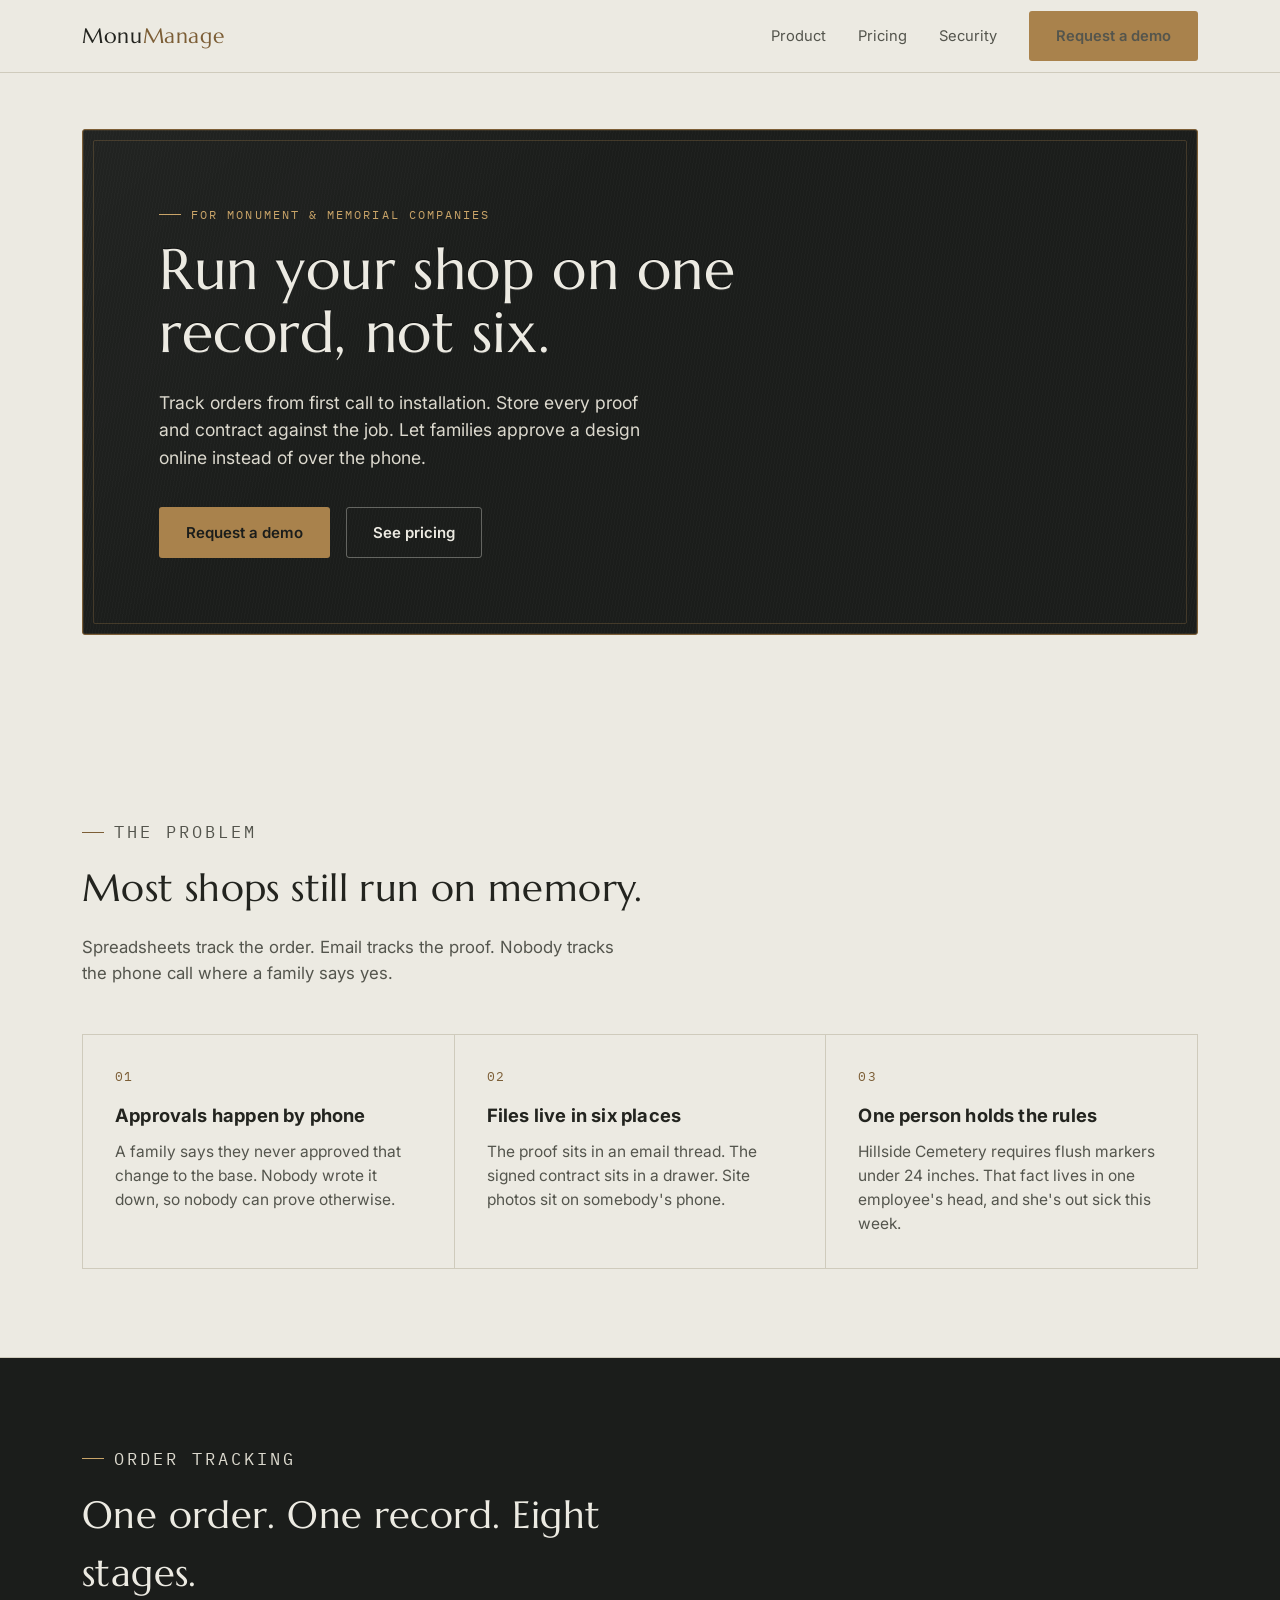
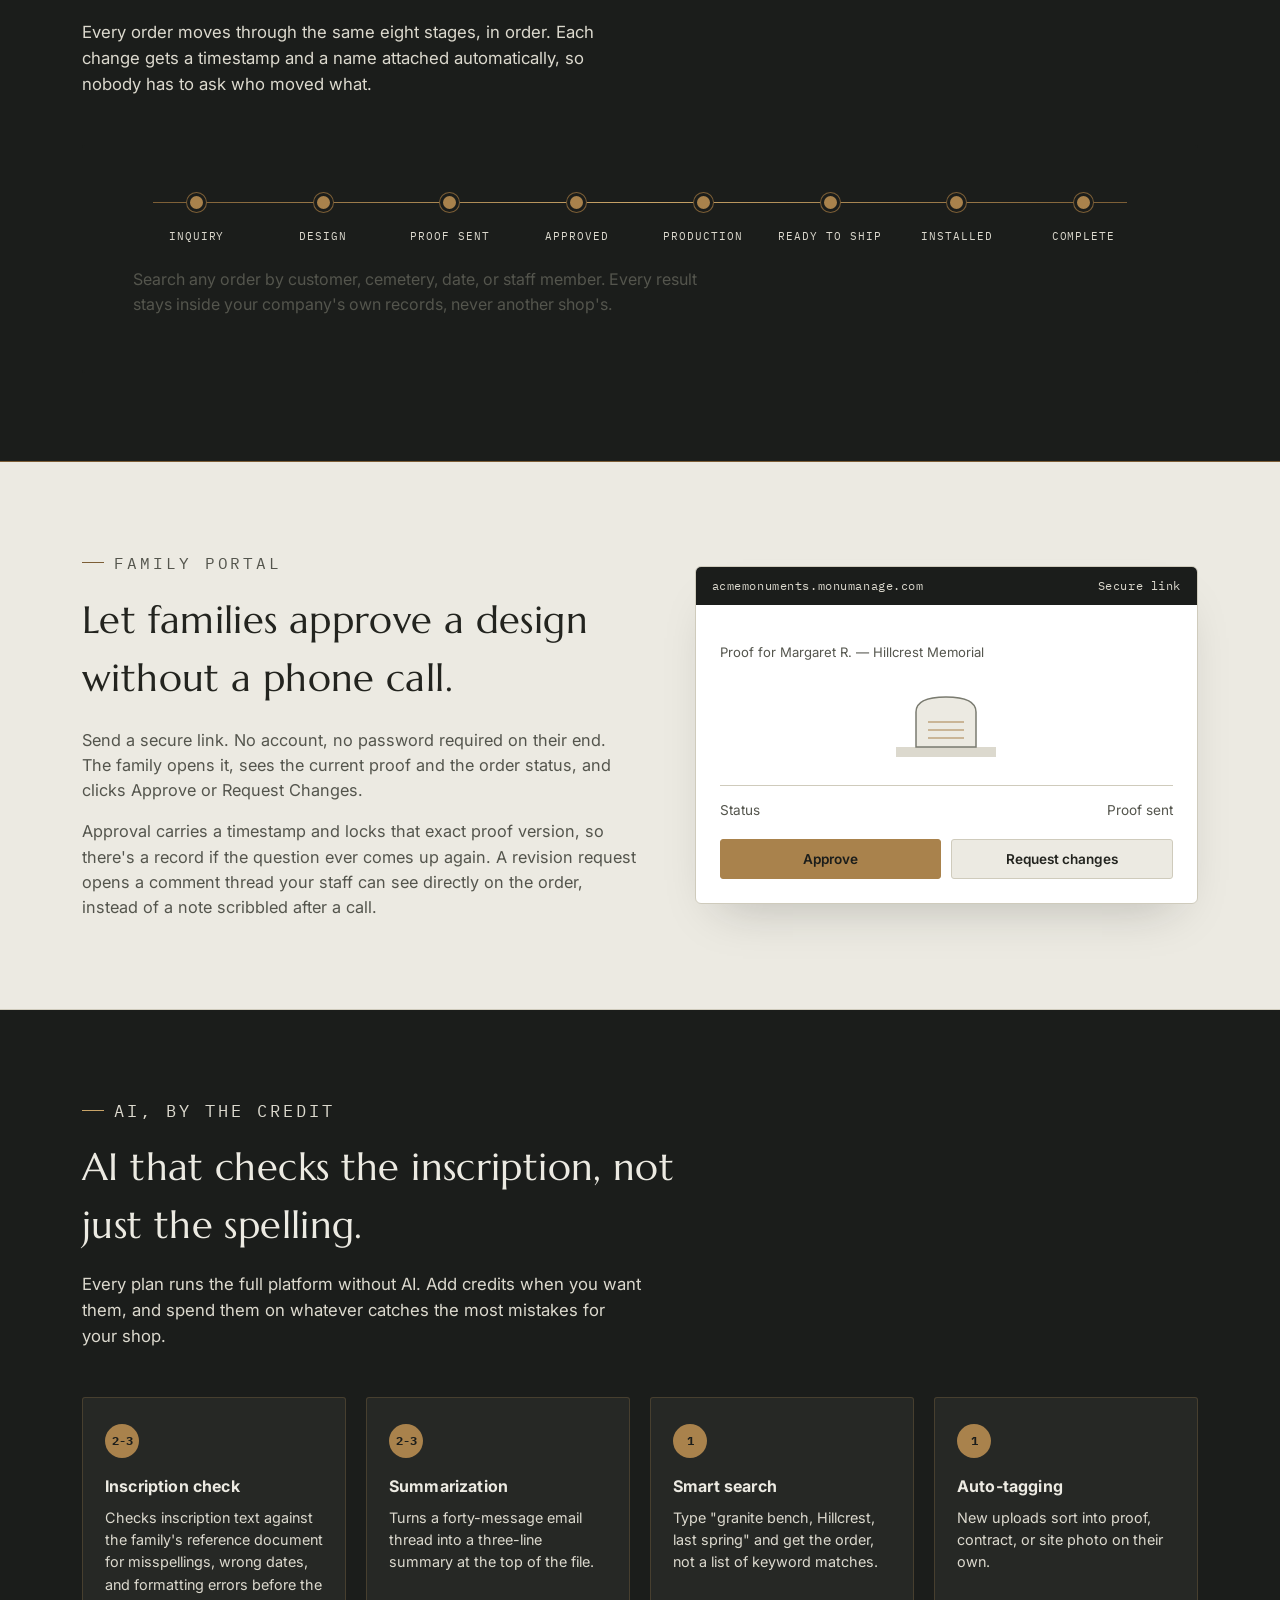
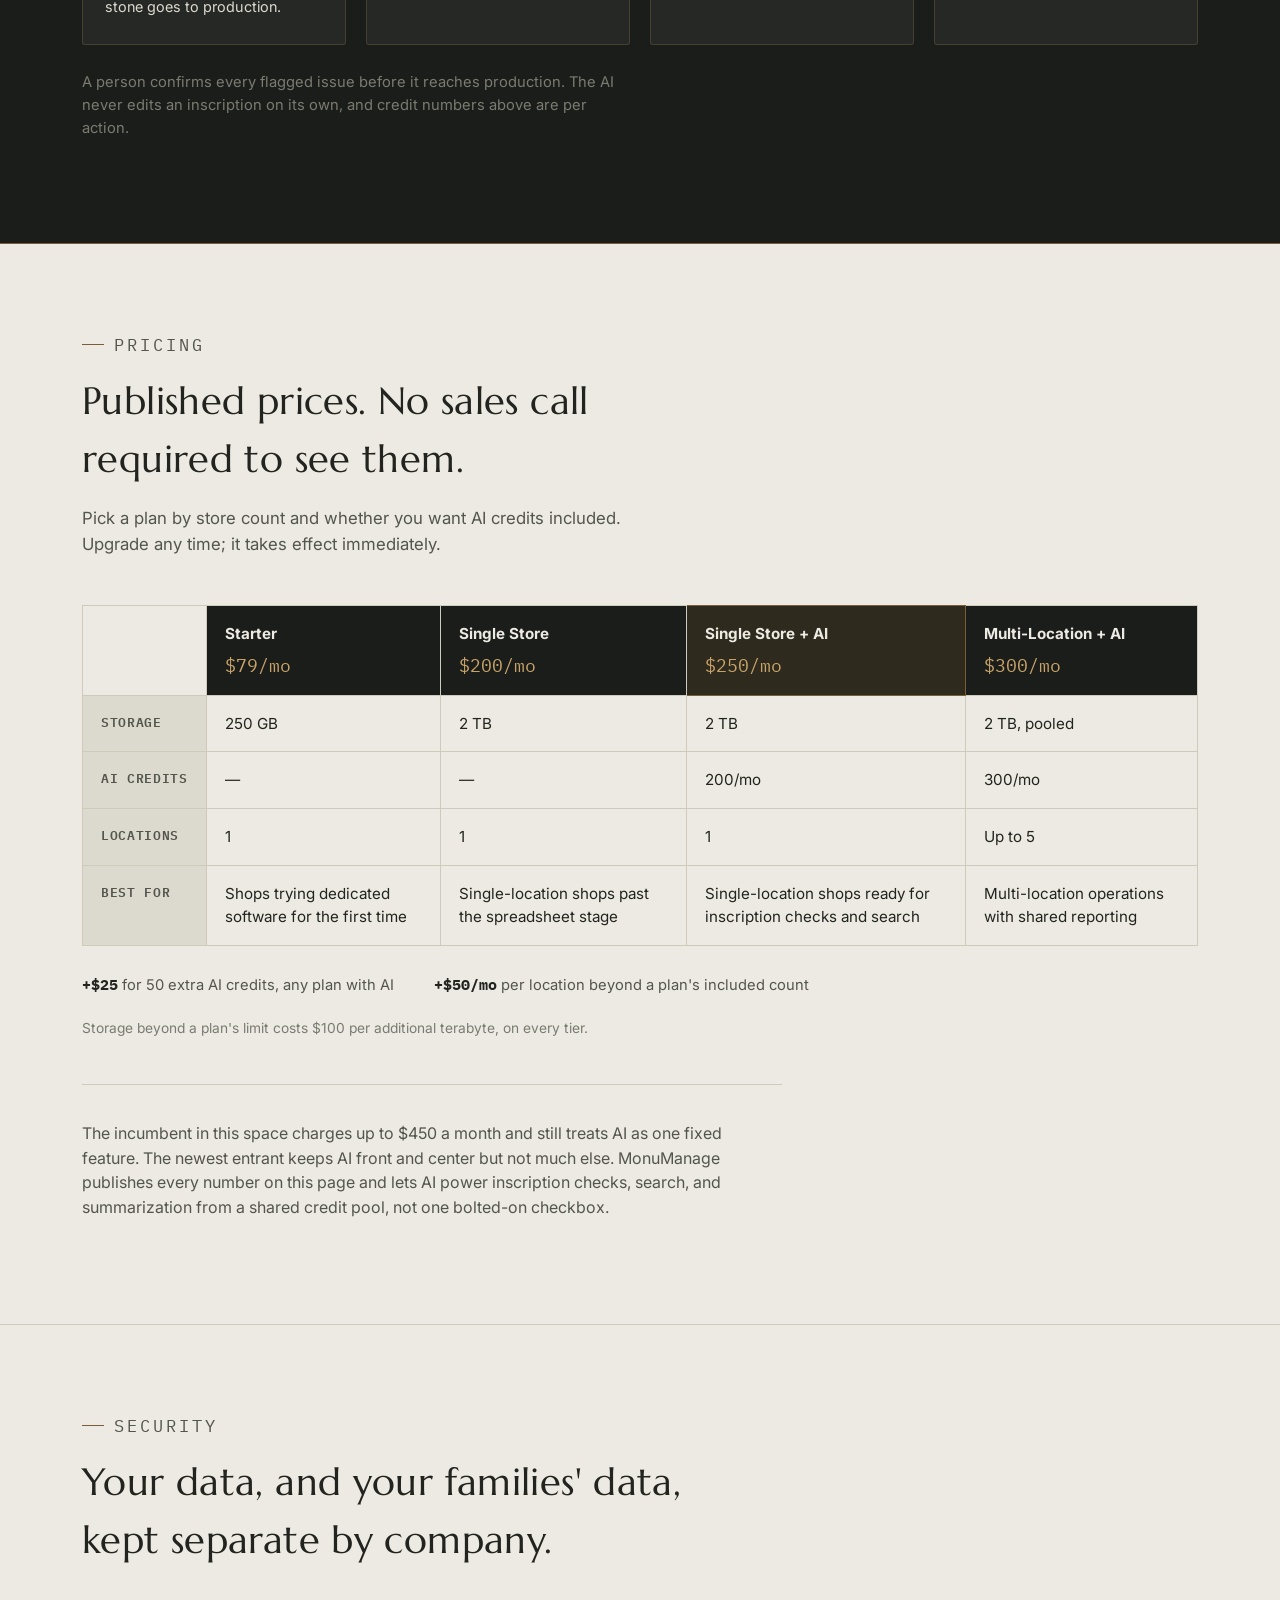
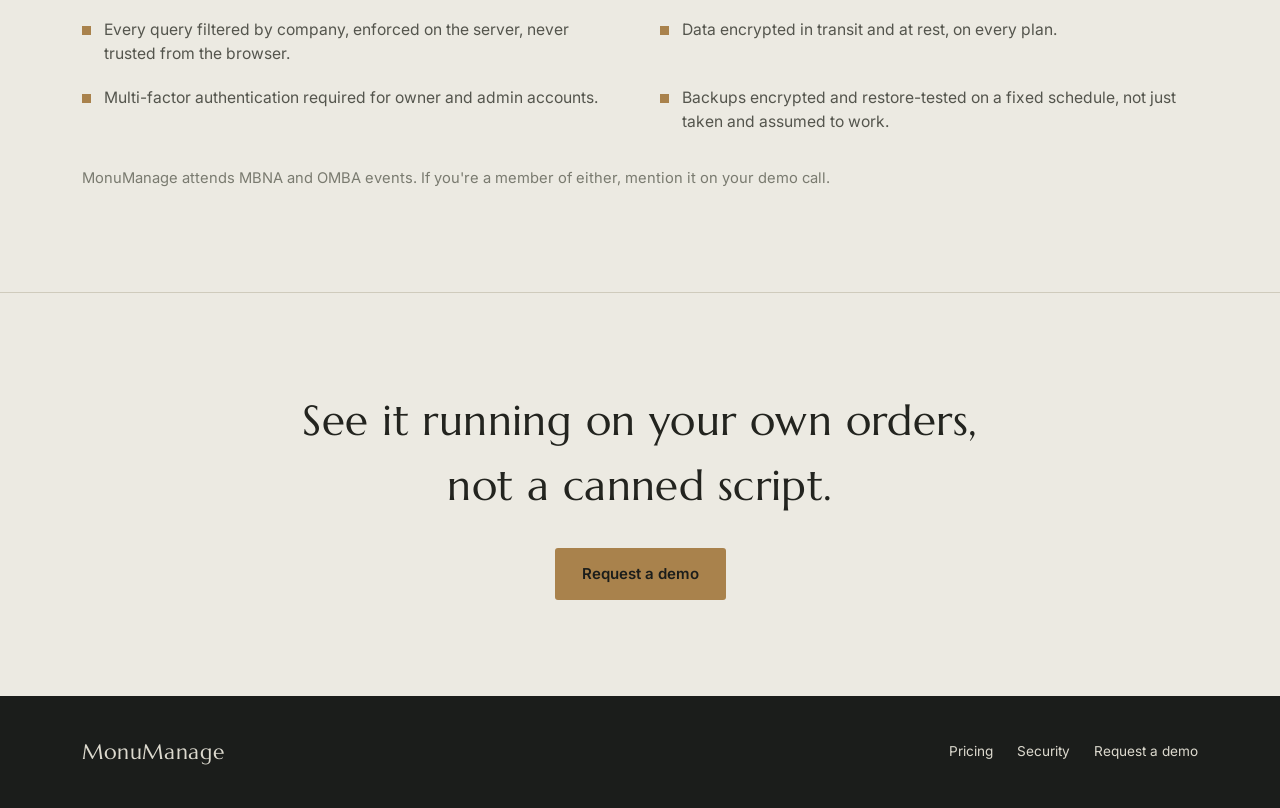
==== index.html @ 10accc50 "Home Page V1" ====
<!DOCTYPE html>
<html lang="en">
<head>
<meta charset="UTF-8">
<meta name="viewport" content="width=device-width, initial-scale=1.0">
<title>MonuManage — Software for monument and memorial companies</title>
<meta name="description" content="Track orders, store proofs, and let families approve designs online. Published pricing, built for monument and memorial companies.">
<link rel="preconnect" href="https://fonts.googleapis.com">
<link rel="preconnect" href="https://fonts.gstatic.com" crossorigin>
<link href="https://fonts.googleapis.com/css2?family=Marcellus&family=Inter:wght@400;500;600;700&family=IBM+Plex+Mono:wght@400;500&display=swap" rel="stylesheet">
<link rel="stylesheet" href="styles.css">
</head>
<body>

<nav class="nav">
  <div class="wrap">
    <a href="index.html" class="wordmark">Monu<span>Manage</span></a>
    <div class="nav-links">
      <a href="#product">Product</a>
      <a href="#pricing">Pricing</a>
      <a href="#security">Security</a>
      <a href="demo.html" class="btn btn-brass nav-cta">Request a demo</a>
    </div>
  </div>
</nav>

<header class="hero">
  <div class="wrap">
    <div class="plaque">
      <p class="eyebrow on-dark">For monument &amp; memorial companies</p>
      <h1>Run your shop on one record, not six.</h1>
      <p class="lede">Track orders from first call to installation. Store every proof and contract against the job. Let families approve a design online instead of over the phone.</p>
      <div class="hero-ctas">
        <a href="demo.html" class="btn btn-brass">Request a demo</a>
        <a href="#pricing" class="btn btn-outline-dark">See pricing</a>
      </div>
    </div>
  </div>
</header>

<section class="section" id="problem">
  <div class="wrap">
    <div class="section-head">
      <p class="eyebrow">The problem</p>
      <h2>Most shops still run on memory.</h2>
      <p>Spreadsheets track the order. Email tracks the proof. Nobody tracks the phone call where a family says yes.</p>
    </div>
    <div class="pain-grid">
      <div class="pain-card">
        <p class="num">01</p>
        <h3>Approvals happen by phone</h3>
        <p>A family says they never approved that change to the base. Nobody wrote it down, so nobody can prove otherwise.</p>
      </div>
      <div class="pain-card">
        <p class="num">02</p>
        <h3>Files live in six places</h3>
        <p>The proof sits in an email thread. The signed contract sits in a drawer. Site photos sit on somebody's phone.</p>
      </div>
      <div class="pain-card">
        <p class="num">03</p>
        <h3>One person holds the rules</h3>
        <p>Hillside Cemetery requires flush markers under 24 inches. That fact lives in one employee's head, and she's out sick this week.</p>
      </div>
    </div>
  </div>
</section>

<section class="section section-dark" id="product">
  <div class="wrap">
    <div class="section-head">
      <p class="eyebrow on-dark">Order tracking</p>
      <h2>One order. One record. Eight stages.</h2>
      <p>Every order moves through the same eight stages, in order. Each change gets a timestamp and a name attached automatically, so nobody has to ask who moved what.</p>
    </div>
    <div class="stepper-frame">
      <div class="stepper">
        <div class="stage"><div class="pin"></div><div class="label">Inquiry</div></div>
        <div class="stage"><div class="pin"></div><div class="label">Design</div></div>
        <div class="stage"><div class="pin"></div><div class="label">Proof sent</div></div>
        <div class="stage"><div class="pin"></div><div class="label">Approved</div></div>
        <div class="stage"><div class="pin"></div><div class="label">Production</div></div>
        <div class="stage"><div class="pin"></div><div class="label">Ready to ship</div></div>
        <div class="stage"><div class="pin"></div><div class="label">Installed</div></div>
        <div class="stage"><div class="pin"></div><div class="label">Complete</div></div>
      </div>
      <p class="stepper-note">Search any order by customer, cemetery, date, or staff member. Every result stays inside your company's own records, never another shop's.</p>
    </div>
  </div>
</section>

<section class="section" id="portal">
  <div class="wrap">
    <div class="portal-layout">
      <div class="portal-copy">
        <p class="eyebrow">Family portal</p>
        <h2 style="font-size: clamp(1.7rem, 3vw, 2.35rem); margin-bottom: 20px;">Let families approve a design without a phone call.</h2>
        <p>Send a secure link. No account, no password required on their end. The family opens it, sees the current proof and the order status, and clicks Approve or Request Changes.</p>
        <p>Approval carries a timestamp and locks that exact proof version, so there's a record if the question ever comes up again. A revision request opens a comment thread your staff can see directly on the order, instead of a note scribbled after a call.</p>
      </div>
      <div class="portal-mock" aria-hidden="true">
        <div class="bar"><span>acmemonuments.monumanage.com</span><span>Secure link</span></div>
        <div class="body">
          <p class="frame-title">Proof for Margaret R. — Hillcrest Memorial</p>
          <svg class="monument-svg" width="120" height="90" viewBox="0 0 120 90" fill="none" xmlns="http://www.w3.org/2000/svg">
            <rect x="10" y="70" width="100" height="10" fill="#DCD9CE"/>
            <path d="M30 70 V35 Q30 20 60 20 Q90 20 90 35 V70 Z" fill="#ECEAE2" stroke="#7A7B70" stroke-width="1.5"/>
            <line x1="42" y1="45" x2="78" y2="45" stroke="#A9824C" stroke-width="1.2"/>
            <line x1="42" y1="53" x2="78" y2="53" stroke="#A9824C" stroke-width="1.2"/>
            <line x1="42" y1="61" x2="78" y2="61" stroke="#A9824C" stroke-width="1.2"/>
          </svg>
          <div class="status-row"><span>Status</span><span>Proof sent</span></div>
          <div class="actions">
            <button class="approve">Approve</button>
            <button>Request changes</button>
          </div>
        </div>
      </div>
    </div>
  </div>
</section>

<section class="section section-dark" id="ai">
  <div class="wrap">
    <div class="section-head">
      <p class="eyebrow on-dark">AI, by the credit</p>
      <h2>AI that checks the inscription, not just the spelling.</h2>
      <p>Every plan runs the full platform without AI. Add credits when you want them, and spend them on whatever catches the most mistakes for your shop.</p>
    </div>
    <div class="ai-grid">
      <div class="ai-card">
        <div class="token">2-3</div>
        <h3>Inscription check</h3>
        <p>Checks inscription text against the family's reference document for misspellings, wrong dates, and formatting errors before the stone goes to production.</p>
      </div>
      <div class="ai-card">
        <div class="token">2-3</div>
        <h3>Summarization</h3>
        <p>Turns a forty-message email thread into a three-line summary at the top of the file.</p>
      </div>
      <div class="ai-card">
        <div class="token">1</div>
        <h3>Smart search</h3>
        <p>Type "granite bench, Hillcrest, last spring" and get the order, not a list of keyword matches.</p>
      </div>
      <div class="ai-card">
        <div class="token">1</div>
        <h3>Auto-tagging</h3>
        <p>New uploads sort into proof, contract, or site photo on their own.</p>
      </div>
    </div>
    <p class="ai-note">A person confirms every flagged issue before it reaches production. The AI never edits an inscription on its own, and credit numbers above are per action.</p>
  </div>
</section>

<section class="section" id="pricing">
  <div class="wrap">
    <div class="section-head">
      <p class="eyebrow">Pricing</p>
      <h2>Published prices. No sales call required to see them.</h2>
      <p>Pick a plan by store count and whether you want AI credits included. Upgrade any time; it takes effect immediately.</p>
    </div>

    <div class="pricing-scroll">
      <table class="pricing-table">
        <thead>
          <tr>
            <th style="background:transparent;"></th>
            <th>Starter<span class="price">$79/mo</span></th>
            <th>Single Store<span class="price">$200/mo</span></th>
            <th class="featured">Single Store + AI<span class="price">$250/mo</span></th>
            <th>Multi-Location + AI<span class="price">$300/mo</span></th>
          </tr>
        </thead>
        <tbody>
          <tr>
            <th scope="row">Storage</th>
            <td>250 GB</td>
            <td>2 TB</td>
            <td>2 TB</td>
            <td>2 TB, pooled</td>
          </tr>
          <tr>
            <th scope="row">AI credits</th>
            <td>—</td>
            <td>—</td>
            <td>200/mo</td>
            <td>300/mo</td>
          </tr>
          <tr>
            <th scope="row">Locations</th>
            <td>1</td>
            <td>1</td>
            <td>1</td>
            <td>Up to 5</td>
          </tr>
          <tr>
            <th scope="row">Best for</th>
            <td>Shops trying dedicated software for the first time</td>
            <td>Single-location shops past the spreadsheet stage</td>
            <td>Single-location shops ready for inscription checks and search</td>
            <td>Multi-location operations with shared reporting</td>
          </tr>
        </tbody>
      </table>
    </div>

    <div class="addon-strip">
      <div><strong>+$25</strong> for 50 extra AI credits, any plan with AI</div>
      <div><strong>+$50/mo</strong> per location beyond a plan's included count</div>
    </div>
    <p class="pricing-fine">Storage beyond a plan's limit costs $100 per additional terabyte, on every tier.</p>

    <p class="compare-note">The incumbent in this space charges up to $450 a month and still treats AI as one fixed feature. The newest entrant keeps AI front and center but not much else. MonuManage publishes every number on this page and lets AI power inscription checks, search, and summarization from a shared credit pool, not one bolted-on checkbox.</p>
  </div>
</section>

<section class="section" id="security">
  <div class="wrap">
    <div class="section-head">
      <p class="eyebrow">Security</p>
      <h2>Your data, and your families' data, kept separate by company.</h2>
    </div>
    <ul class="security-list">
      <li>Every query filtered by company, enforced on the server, never trusted from the browser.</li>
      <li>Data encrypted in transit and at rest, on every plan.</li>
      <li>Multi-factor authentication required for owner and admin accounts.</li>
      <li>Backups encrypted and restore-tested on a fixed schedule, not just taken and assumed to work.</li>
    </ul>
    <p class="assoc-line">MonuManage attends MBNA and OMBA events. If you're a member of either, mention it on your demo call.</p>
  </div>
</section>

<section class="cta-final">
  <div class="wrap">
    <h2>See it running on your own orders, not a canned script.</h2>
    <a href="demo.html" class="btn btn-brass">Request a demo</a>
  </div>
</section>

<footer class="footer">
  <div class="wrap">
    <a href="index.html" class="wordmark" style="color:var(--stone-dim);">MonuManage</a>
    <div class="footer-links">
      <a href="#pricing">Pricing</a>
      <a href="#security">Security</a>
      <a href="demo.html">Request a demo</a>
    </div>
  </div>
</footer>

</body>
</html>
---- styles.css ----
/* ============================================================
   MonuManage — design tokens
   Palette grounded in the material world of the trade: granite,
   slate, and cast brass plaque lettering. Display type is set in
   Marcellus, a face drawn from classical inscriptional lettering.
   ============================================================ */

:root {
  --graphite: #1B1D1B;
  --graphite-soft: #262825;
  --stone: #ECEAE2;
  --stone-dim: #DCD9CE;
  --stone-line: #CFCBBC;
  --ink: #23241F;
  --slate: #54554D;
  --slate-soft: #7A7B70;
  --brass: #A9824C;
  --brass-light: #C9A468;
  --brass-dark: #7C5E36;

  --serif: "Marcellus", "Iowan Old Style", Georgia, serif;
  --sans: "Inter", -apple-system, BlinkMacSystemFont, "Segoe UI", sans-serif;
  --mono: "IBM Plex Mono", "SFMono-Regular", Consolas, monospace;

  --wrap: 1180px;
  --radius: 3px;
}

* { box-sizing: border-box; }

html { scroll-behavior: smooth; }
@media (prefers-reduced-motion: reduce) {
  html { scroll-behavior: auto; }
  * { animation-duration: 0.01ms !important; transition-duration: 0.01ms !important; }
}

body {
  margin: 0;
  background: var(--stone);
  color: var(--ink);
  font-family: var(--sans);
  font-size: 16px;
  line-height: 1.55;
  -webkit-font-smoothing: antialiased;
}

a { color: inherit; }

img, svg { display: block; max-width: 100%; }

.wrap {
  max-width: var(--wrap);
  margin: 0 auto;
  padding: 0 32px;
}

@media (max-width: 640px) {
  .wrap { padding: 0 20px; }
}

/* ---------- focus ---------- */
a:focus-visible,
button:focus-visible,
input:focus-visible,
select:focus-visible,
textarea:focus-visible {
  outline: 2px solid var(--brass);
  outline-offset: 3px;
}

/* ---------- eyebrow / heading rhythm ---------- */
.eyebrow {
  font-family: var(--mono);
  font-size: 0.72rem;
  letter-spacing: 0.18em;
  text-transform: uppercase;
  color: var(--brass-dark);
  margin: 0 0 14px;
  display: flex;
  align-items: center;
  gap: 10px;
}

.eyebrow::before {
  content: "";
  width: 22px;
  height: 1px;
  background: var(--brass-dark);
  display: inline-block;
}

.eyebrow.on-dark { color: var(--brass-light); }
.eyebrow.on-dark::before { background: var(--brass-light); }

h1, h2, h3 {
  font-family: var(--serif);
  font-weight: 400;
  margin: 0;
  letter-spacing: 0.01em;
}

.section {
  padding: 88px 0;
  border-bottom: 1px solid var(--stone-line);
}

@media (max-width: 640px) {
  .section { padding: 60px 0; }
}

.section-head {
  max-width: 640px;
  margin-bottom: 48px;
}

.section-head h2 {
  font-size: clamp(1.7rem, 3vw, 2.35rem);
  margin-bottom: 14px;
}

.section-head p {
  color: var(--slate);
  font-size: 1.05rem;
  max-width: 560px;
}

/* ---------- nav ---------- */
.nav {
  position: sticky;
  top: 0;
  z-index: 50;
  background: rgba(236, 234, 226, 0.92);
  backdrop-filter: blur(6px);
  border-bottom: 1px solid var(--stone-line);
}

.nav .wrap {
  display: flex;
  align-items: center;
  justify-content: space-between;
  height: 72px;
}

.wordmark {
  font-family: var(--serif);
  font-size: 1.3rem;
  letter-spacing: 0.03em;
  text-decoration: none;
  color: var(--ink);
}

.wordmark span { color: var(--brass-dark); }

.nav-links {
  display: flex;
  align-items: center;
  gap: 32px;
}

.nav-links a {
  text-decoration: none;
  font-size: 0.92rem;
  color: var(--slate);
}

.nav-links a:hover { color: var(--ink); }

.nav-links .nav-cta { display: inline-flex; }

@media (max-width: 720px) {
  .nav-links a:not(.nav-cta) { display: none; }
}

/* ---------- buttons ---------- */
.btn {
  display: inline-flex;
  align-items: center;
  gap: 8px;
  padding: 13px 26px;
  border-radius: var(--radius);
  font-family: var(--sans);
  font-weight: 600;
  font-size: 0.94rem;
  text-decoration: none;
  cursor: pointer;
  border: 1px solid transparent;
  transition: background 0.15s ease, border-color 0.15s ease, color 0.15s ease;
}

.btn-brass {
  background: var(--brass);
  color: #1B1D1B;
}
.btn-brass:hover { background: var(--brass-light); }

.btn-outline {
  background: transparent;
  border-color: var(--slate-soft);
  color: var(--ink);
}
.btn-outline:hover { border-color: var(--ink); }

.btn-outline-dark {
  background: transparent;
  border-color: rgba(236,234,226,0.35);
  color: var(--stone);
}
.btn-outline-dark:hover { border-color: var(--stone); }

/* ---------- hero / plaque ---------- */
.hero { padding: 56px 0 96px; }

.plaque {
  position: relative;
  background:
    linear-gradient(135deg, rgba(255,255,255,0.03) 0%, rgba(255,255,255,0) 35%),
    repeating-linear-gradient(100deg, rgba(255,255,255,0.015) 0px, rgba(255,255,255,0.015) 1px, transparent 1px, transparent 3px),
    var(--graphite);
  border: 1px solid var(--brass-dark);
  border-radius: var(--radius);
  padding: clamp(40px, 6vw, 76px) clamp(28px, 6vw, 76px);
  box-shadow: inset 0 0 0 1px rgba(169,130,76,0.15);
}

.plaque::before {
  content: "";
  position: absolute;
  inset: 10px;
  border: 1px solid rgba(169,130,76,0.28);
  border-radius: 2px;
  pointer-events: none;
}

.hero h1 {
  color: var(--stone);
  font-size: clamp(2.1rem, 5.2vw, 3.55rem);
  line-height: 1.12;
  max-width: 15ch;
  text-shadow: 0 -1px 0 rgba(0,0,0,0.55), 0 1px 0 rgba(255,255,255,0.07);
}

.hero .lede {
  color: var(--stone-dim);
  font-size: 1.1rem;
  max-width: 46ch;
  margin: 24px 0 36px;
}

.hero-ctas {
  display: flex;
  gap: 16px;
  flex-wrap: wrap;
}

/* ---------- pain grid ---------- */
.pain-grid {
  display: grid;
  grid-template-columns: repeat(3, 1fr);
  gap: 1px;
  background: var(--stone-line);
  border: 1px solid var(--stone-line);
}

@media (max-width: 820px) {
  .pain-grid { grid-template-columns: 1fr; }
}

.pain-card {
  background: var(--stone);
  padding: 32px;
}

.pain-card .num {
  font-family: var(--mono);
  color: var(--brass-dark);
  font-size: 0.8rem;
  letter-spacing: 0.1em;
}

.pain-card h3 {
  font-size: 1.15rem;
  margin: 14px 0 10px;
  font-family: var(--sans);
  font-weight: 700;
}

.pain-card p {
  color: var(--slate);
  font-size: 0.97rem;
  margin: 0;
}

/* ---------- stepper (signature element) ---------- */
.stepper-frame {
  background: var(--graphite);
  border-radius: var(--radius);
  padding: 48px clamp(20px, 4vw, 56px) 40px;
  overflow-x: auto;
}

.stepper {
  display: flex;
  align-items: flex-start;
  min-width: 720px;
  position: relative;
}

.stepper::before {
  content: "";
  position: absolute;
  top: 9px;
  left: 20px;
  right: 20px;
  height: 1px;
  background: linear-gradient(90deg, var(--brass-dark), var(--brass-light), var(--brass-dark));
}

.stage {
  flex: 1;
  text-align: center;
  padding: 0 6px;
  position: relative;
}

.stage .pin {
  width: 19px;
  height: 19px;
  border-radius: 50%;
  background: var(--brass);
  border: 3px solid var(--graphite);
  box-shadow: 0 0 0 1px var(--brass-dark);
  margin: 0 auto 16px;
  position: relative;
  z-index: 1;
}

.stage .label {
  font-family: var(--mono);
  font-size: 0.68rem;
  letter-spacing: 0.09em;
  text-transform: uppercase;
  color: var(--stone-dim);
}

.stepper-note {
  color: var(--slate);
  margin-top: 22px;
  font-size: 1rem;
  max-width: 60ch;
}

/* ---------- family portal ---------- */
.portal-layout {
  display: grid;
  grid-template-columns: 1.05fr 0.95fr;
  gap: 56px;
  align-items: center;
}

@media (max-width: 900px) {
  .portal-layout { grid-template-columns: 1fr; }
}

.portal-copy p { color: var(--slate); font-size: 1.02rem; margin: 0 0 16px; }
.portal-copy p:last-child { margin-bottom: 0; }

.portal-mock {
  background: #fff;
  border: 1px solid var(--stone-line);
  border-radius: 6px;
  box-shadow: 0 24px 48px -24px rgba(27,29,27,0.25);
  overflow: hidden;
}

.portal-mock .bar {
  background: var(--graphite);
  color: var(--stone-dim);
  font-family: var(--mono);
  font-size: 0.72rem;
  padding: 10px 16px;
  display: flex;
  justify-content: space-between;
  letter-spacing: 0.05em;
}

.portal-mock .body { padding: 24px; }

.portal-mock .frame-title {
  font-size: 0.82rem;
  color: var(--slate);
  margin-bottom: 14px;
}

.monument-svg { margin: 0 auto 18px; }

.portal-mock .status-row {
  display: flex;
  justify-content: space-between;
  font-size: 0.85rem;
  color: var(--slate);
  border-top: 1px solid var(--stone-line);
  padding-top: 14px;
  margin-top: 4px;
}

.portal-mock .actions {
  display: flex;
  gap: 10px;
  margin-top: 18px;
}

.portal-mock .actions button {
  flex: 1;
  padding: 11px;
  border-radius: var(--radius);
  border: 1px solid var(--stone-line);
  font-family: var(--sans);
  font-weight: 600;
  font-size: 0.85rem;
  background: var(--stone);
  color: var(--ink);
  cursor: default;
}

.portal-mock .actions .approve {
  background: var(--brass);
  border-color: var(--brass);
  color: #1B1D1B;
}

/* ---------- AI grid ---------- */
.ai-grid {
  display: grid;
  grid-template-columns: repeat(4, 1fr);
  gap: 20px;
}

@media (max-width: 900px) {
  .ai-grid { grid-template-columns: repeat(2, 1fr); }
}
@media (max-width: 560px) {
  .ai-grid { grid-template-columns: 1fr; }
}

.ai-card {
  background: var(--graphite-soft);
  border: 1px solid rgba(169,130,76,0.25);
  border-radius: var(--radius);
  padding: 26px 22px;
}

.ai-card .token {
  width: 34px;
  height: 34px;
  border-radius: 50%;
  background: var(--brass);
  color: #1B1D1B;
  font-family: var(--mono);
  font-size: 0.72rem;
  display: flex;
  align-items: center;
  justify-content: center;
  margin-bottom: 16px;
  font-weight: 700;
}

.ai-card h3 {
  font-family: var(--sans);
  font-weight: 700;
  font-size: 1rem;
  color: var(--stone);
  margin: 0 0 8px;
}

.ai-card p {
  color: var(--stone-dim);
  font-size: 0.9rem;
  margin: 0;
}

.ai-note {
  color: var(--slate-soft);
  font-size: 0.92rem;
  margin-top: 26px;
  max-width: 60ch;
}

.section-dark {
  background: var(--graphite);
  border-bottom: 1px solid var(--brass-dark);
}
.section-dark .section-head p { color: var(--stone-dim); }
.section-dark .section-head h2 { color: var(--stone); }

/* ---------- pricing ---------- */
.pricing-table {
  width: 100%;
  border-collapse: collapse;
  font-size: 0.95rem;
}

.pricing-table th, .pricing-table td {
  border: 1px solid var(--stone-line);
  padding: 16px 18px;
  text-align: left;
  vertical-align: top;
}

.pricing-table thead th {
  background: var(--graphite);
  color: var(--stone);
  font-family: var(--sans);
  font-weight: 700;
}

.pricing-table thead th .price {
  display: block;
  font-family: var(--mono);
  color: var(--brass-light);
  font-size: 1.1rem;
  margin-top: 6px;
  font-weight: 400;
}

.pricing-table thead th.featured { background: #2E2A1E; border-color: var(--brass-dark); }

.pricing-table tbody th {
  font-weight: 600;
  color: var(--slate);
  font-size: 0.82rem;
  text-transform: uppercase;
  letter-spacing: 0.05em;
  font-family: var(--mono);
  background: var(--stone-dim);
  white-space: nowrap;
}

.pricing-table td { color: var(--ink); }

.pricing-scroll { overflow-x: auto; }

.addon-strip {
  display: flex;
  gap: 40px;
  margin-top: 28px;
  flex-wrap: wrap;
  font-size: 0.92rem;
  color: var(--slate);
}

.addon-strip strong { color: var(--ink); font-family: var(--mono); }

.pricing-fine {
  margin-top: 22px;
  color: var(--slate-soft);
  font-size: 0.86rem;
}

.compare-note {
  margin-top: 44px;
  padding-top: 36px;
  border-top: 1px solid var(--stone-line);
  max-width: 700px;
  color: var(--slate);
  font-size: 1rem;
}

/* ---------- security ---------- */
.security-list {
  list-style: none;
  margin: 0;
  padding: 0;
  display: grid;
  grid-template-columns: repeat(2, 1fr);
  gap: 20px 40px;
}

@media (max-width: 700px) {
  .security-list { grid-template-columns: 1fr; }
}

.security-list li {
  padding-left: 22px;
  position: relative;
  color: var(--slate);
  font-size: 0.98rem;
}

.security-list li::before {
  content: "";
  position: absolute;
  left: 0;
  top: 8px;
  width: 9px;
  height: 9px;
  background: var(--brass);
}

.assoc-line {
  margin-top: 32px;
  font-size: 0.92rem;
  color: var(--slate-soft);
}

/* ---------- final cta ---------- */
.cta-final {
  padding: 96px 0;
  text-align: center;
  border-bottom: none;
}

.cta-final h2 {
  font-size: clamp(1.8rem, 4vw, 2.6rem);
  max-width: 20ch;
  margin: 0 auto 30px;
}

/* ---------- footer ---------- */
.footer {
  background: var(--graphite);
  color: var(--slate-soft);
  padding: 40px 0;
  font-size: 0.85rem;
}

.footer .wrap {
  display: flex;
  justify-content: space-between;
  align-items: center;
  flex-wrap: wrap;
  gap: 12px;
}

.footer a { text-decoration: none; color: var(--stone-dim); }
.footer a:hover { color: var(--brass-light); }

.footer-links { display: flex; gap: 24px; }

/* ============================================================
   Demo request page
   ============================================================ */

.demo-hero {
  padding: 56px 0 0;
}

.demo-hero h1 {
  color: var(--ink);
  font-size: clamp(1.9rem, 4.4vw, 3rem);
  max-width: 16ch;
}

.demo-hero .lede {
  color: var(--slate);
  font-size: 1.08rem;
  max-width: 50ch;
  margin: 20px 0 0;
}

.demo-layout {
  display: grid;
  grid-template-columns: 1.2fr 0.8fr;
  gap: 64px;
  padding: 56px 0 96px;
  align-items: start;
}

@media (max-width: 900px) {
  .demo-layout { grid-template-columns: 1fr; gap: 48px; }
}

.form-card {
  background: #fff;
  border: 1px solid var(--stone-line);
  border-radius: 4px;
  padding: clamp(24px, 4vw, 44px);
}

.form-card h2 {
  font-family: var(--sans);
  font-weight: 700;
  font-size: 1.05rem;
  margin: 0 0 4px;
  color: var(--ink);
}

.form-card .form-sub {
  color: var(--slate-soft);
  font-size: 0.88rem;
  margin: 0 0 28px;
}

.field-row {
  display: grid;
  grid-template-columns: 1fr 1fr;
  gap: 20px;
}

@media (max-width: 560px) {
  .field-row { grid-template-columns: 1fr; }
}

.field {
  margin-bottom: 20px;
}

.field label {
  display: block;
  font-size: 0.82rem;
  font-weight: 600;
  color: var(--ink);
  margin-bottom: 7px;
}

.field .hint {
  font-weight: 400;
  color: var(--slate-soft);
}

.field input,
.field select,
.field textarea {
  width: 100%;
  padding: 11px 13px;
  border: 1px solid var(--stone-line);
  border-radius: var(--radius);
  font-family: var(--sans);
  font-size: 0.95rem;
  color: var(--ink);
  background: var(--stone);
}

.field input:focus,
.field select:focus,
.field textarea:focus {
  border-color: var(--brass);
  background: #fff;
}

.field textarea { resize: vertical; min-height: 90px; }

.form-submit {
  width: 100%;
  justify-content: center;
  margin-top: 8px;
  padding: 14px 26px;
  font-size: 0.98rem;
  border: none;
}

.form-note {
  font-size: 0.8rem;
  color: var(--slate-soft);
  margin-top: 14px;
  text-align: center;
}

/* success panel */
.success-panel {
  display: none;
  text-align: center;
  padding: 40px 20px 24px;
}

.success-panel .mark {
  width: 46px;
  height: 46px;
  border-radius: 50%;
  background: var(--brass);
  color: #1B1D1B;
  display: flex;
  align-items: center;
  justify-content: center;
  margin: 0 auto 22px;
  font-size: 1.3rem;
}

.success-panel h2 { font-family: var(--serif); font-size: 1.5rem; margin-bottom: 10px; }
.success-panel p { color: var(--slate); font-size: 0.98rem; max-width: 40ch; margin: 0 auto 26px; }

.form-card.submitted .field-set { display: none; }
.form-card.submitted .success-panel { display: block; }

/* what happens next */
.next-card {
  background: var(--graphite);
  border-radius: 4px;
  padding: 36px 32px;
  color: var(--stone-dim);
}

.next-card h2 {
  font-family: var(--sans);
  font-weight: 700;
  font-size: 1rem;
  color: var(--stone);
  margin: 0 0 22px;
}

.next-list {
  list-style: none;
  margin: 0 0 28px;
  padding: 0;
  counter-reset: step;
}

.next-list li {
  counter-increment: step;
  padding-left: 38px;
  position: relative;
  margin-bottom: 20px;
  font-size: 0.94rem;
}
.next-list li:last-child { margin-bottom: 0; }

.next-list li::before {
  content: counter(step);
  position: absolute;
  left: 0;
  top: -2px;
  width: 24px;
  height: 24px;
  border: 1px solid var(--brass);
  color: var(--brass-light);
  font-family: var(--mono);
  font-size: 0.78rem;
  display: flex;
  align-items: center;
  justify-content: center;
  border-radius: 50%;
}

.next-card .assoc {
  border-top: 1px solid rgba(236,234,226,0.14);
  padding-top: 20px;
  font-size: 0.86rem;
  color: var(--slate-soft);
}
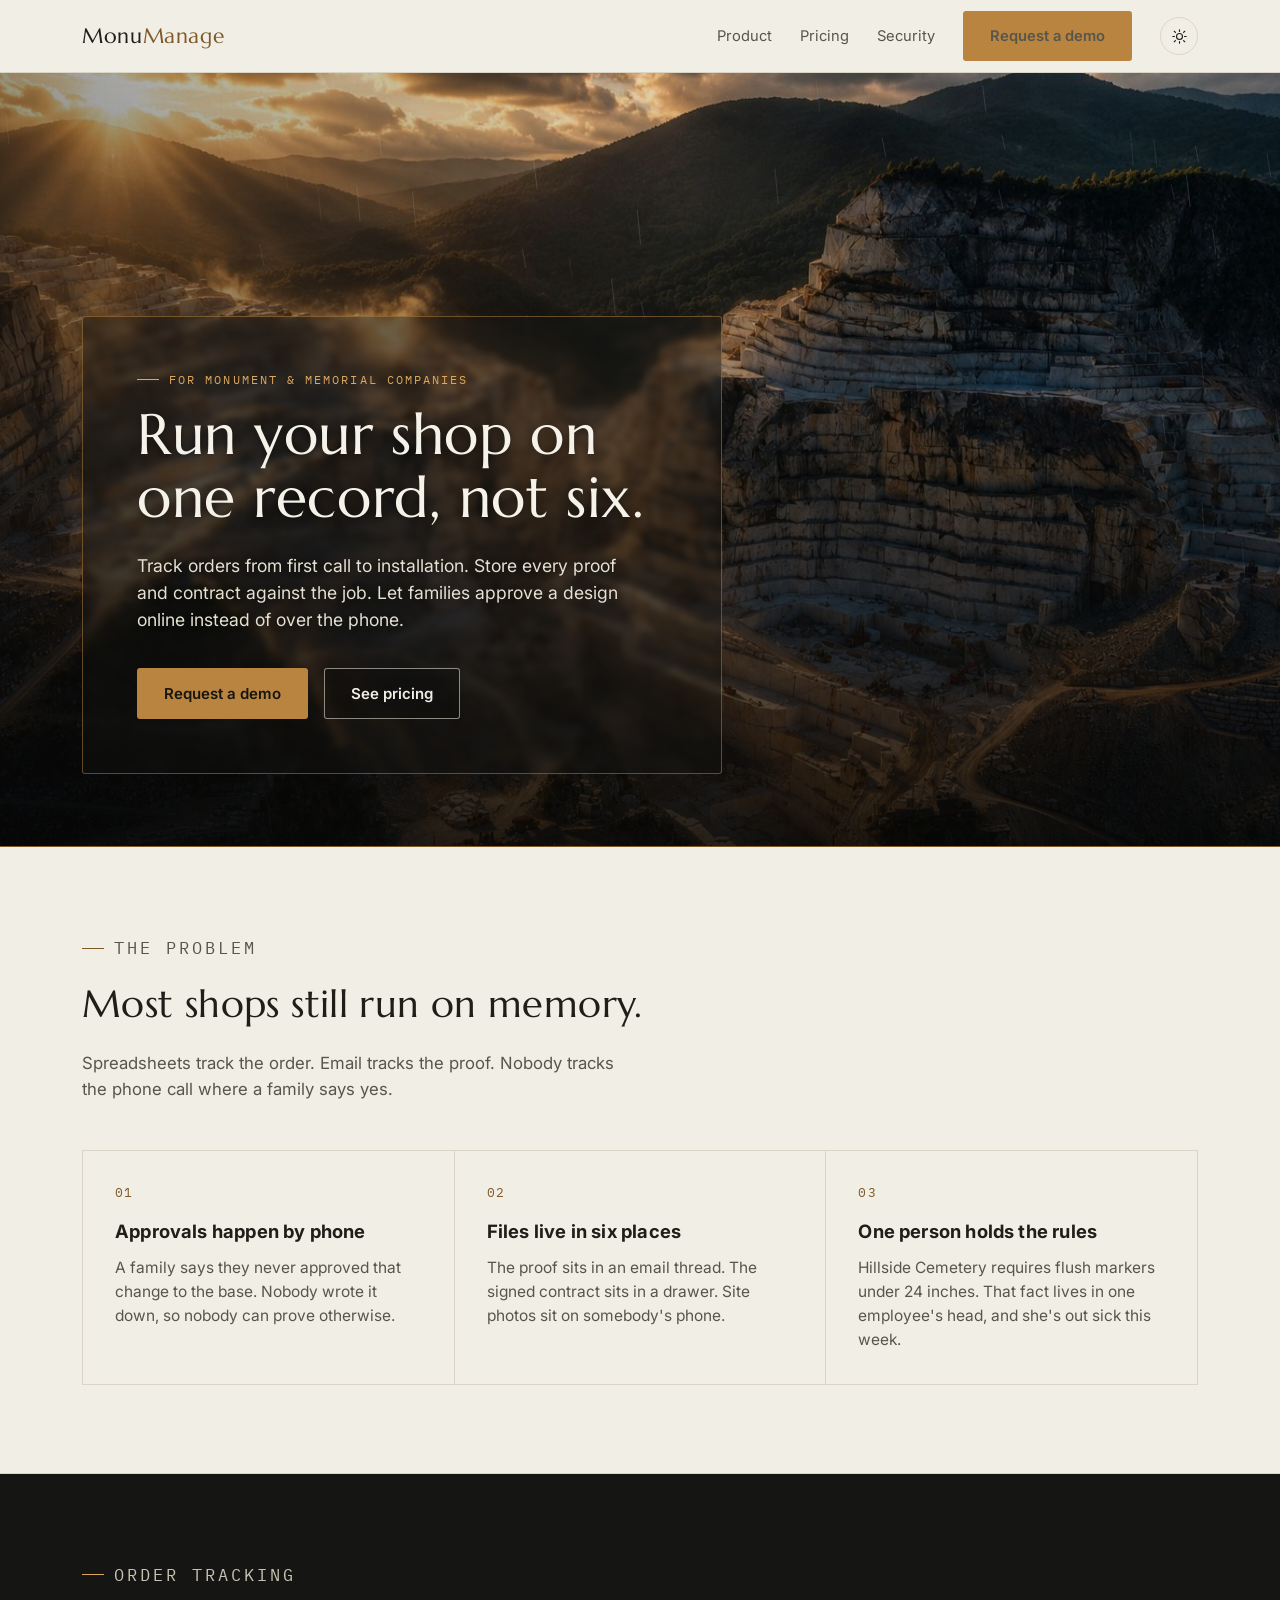
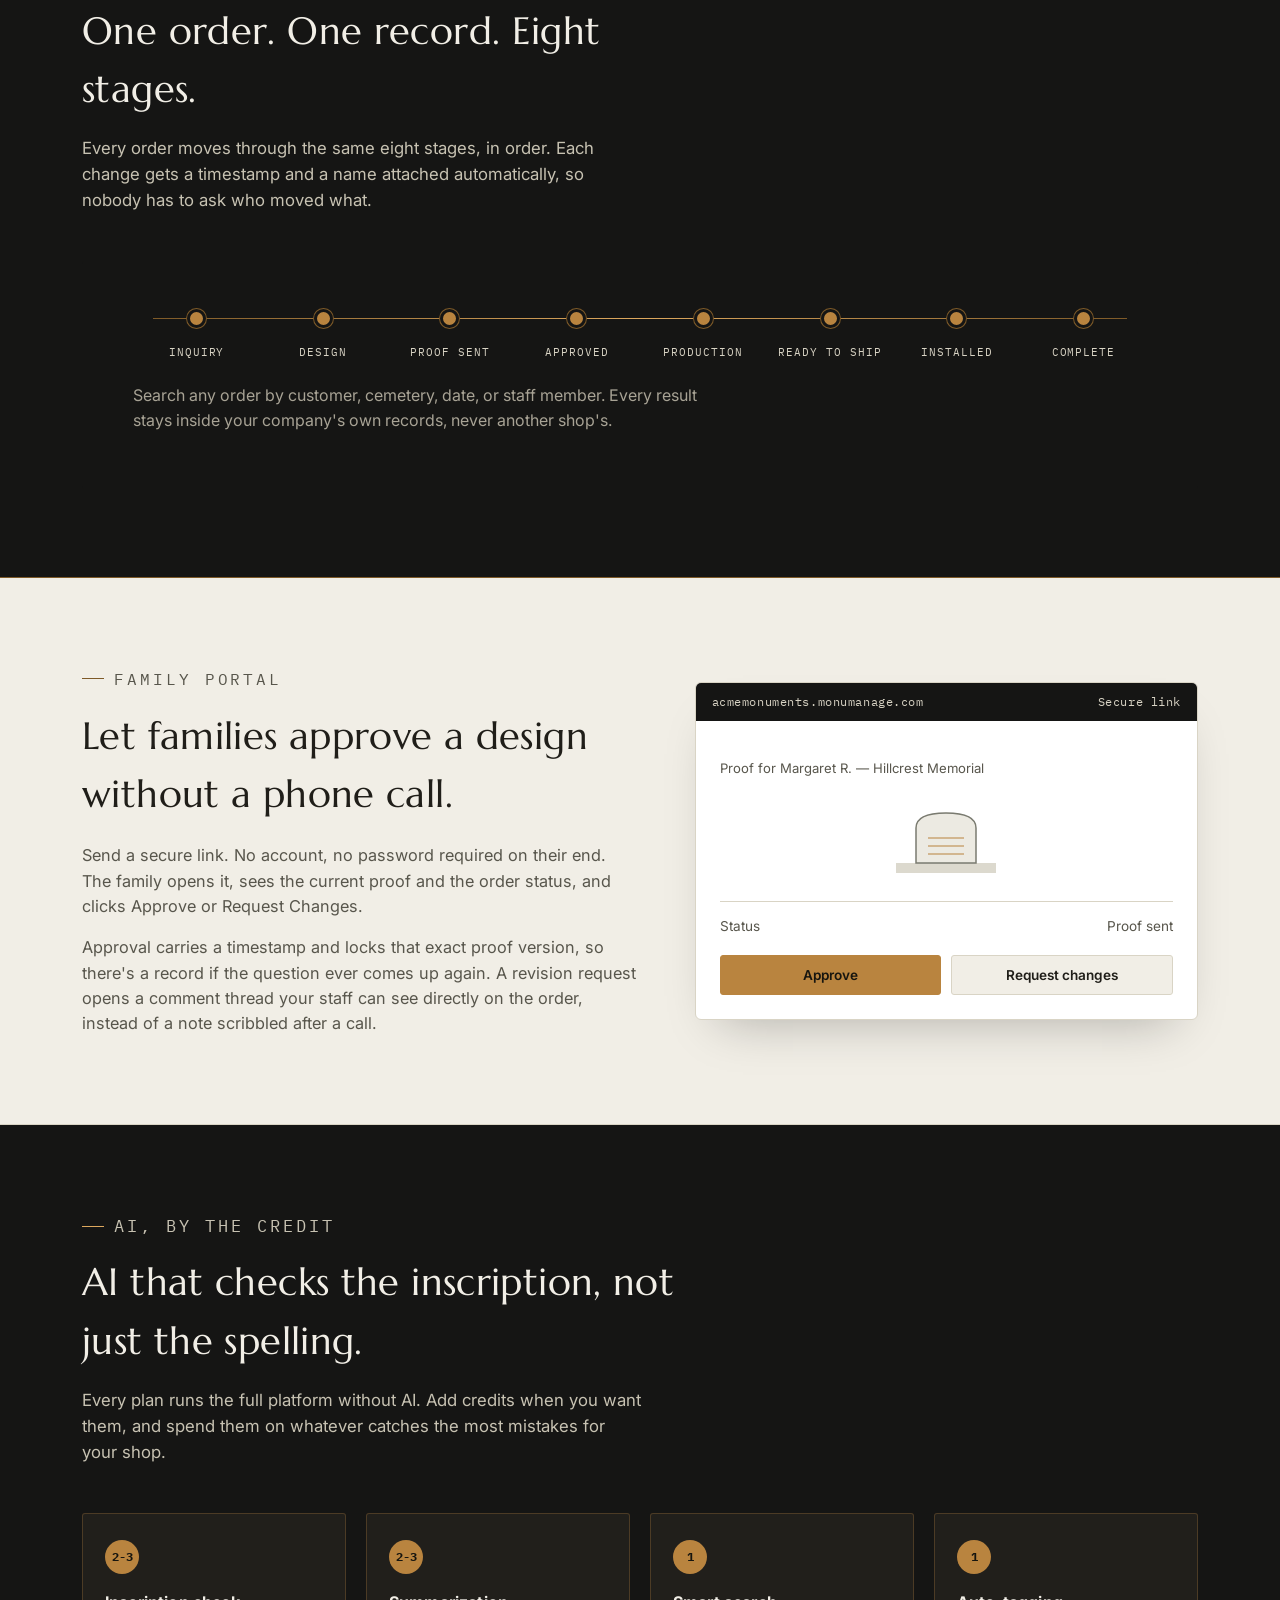
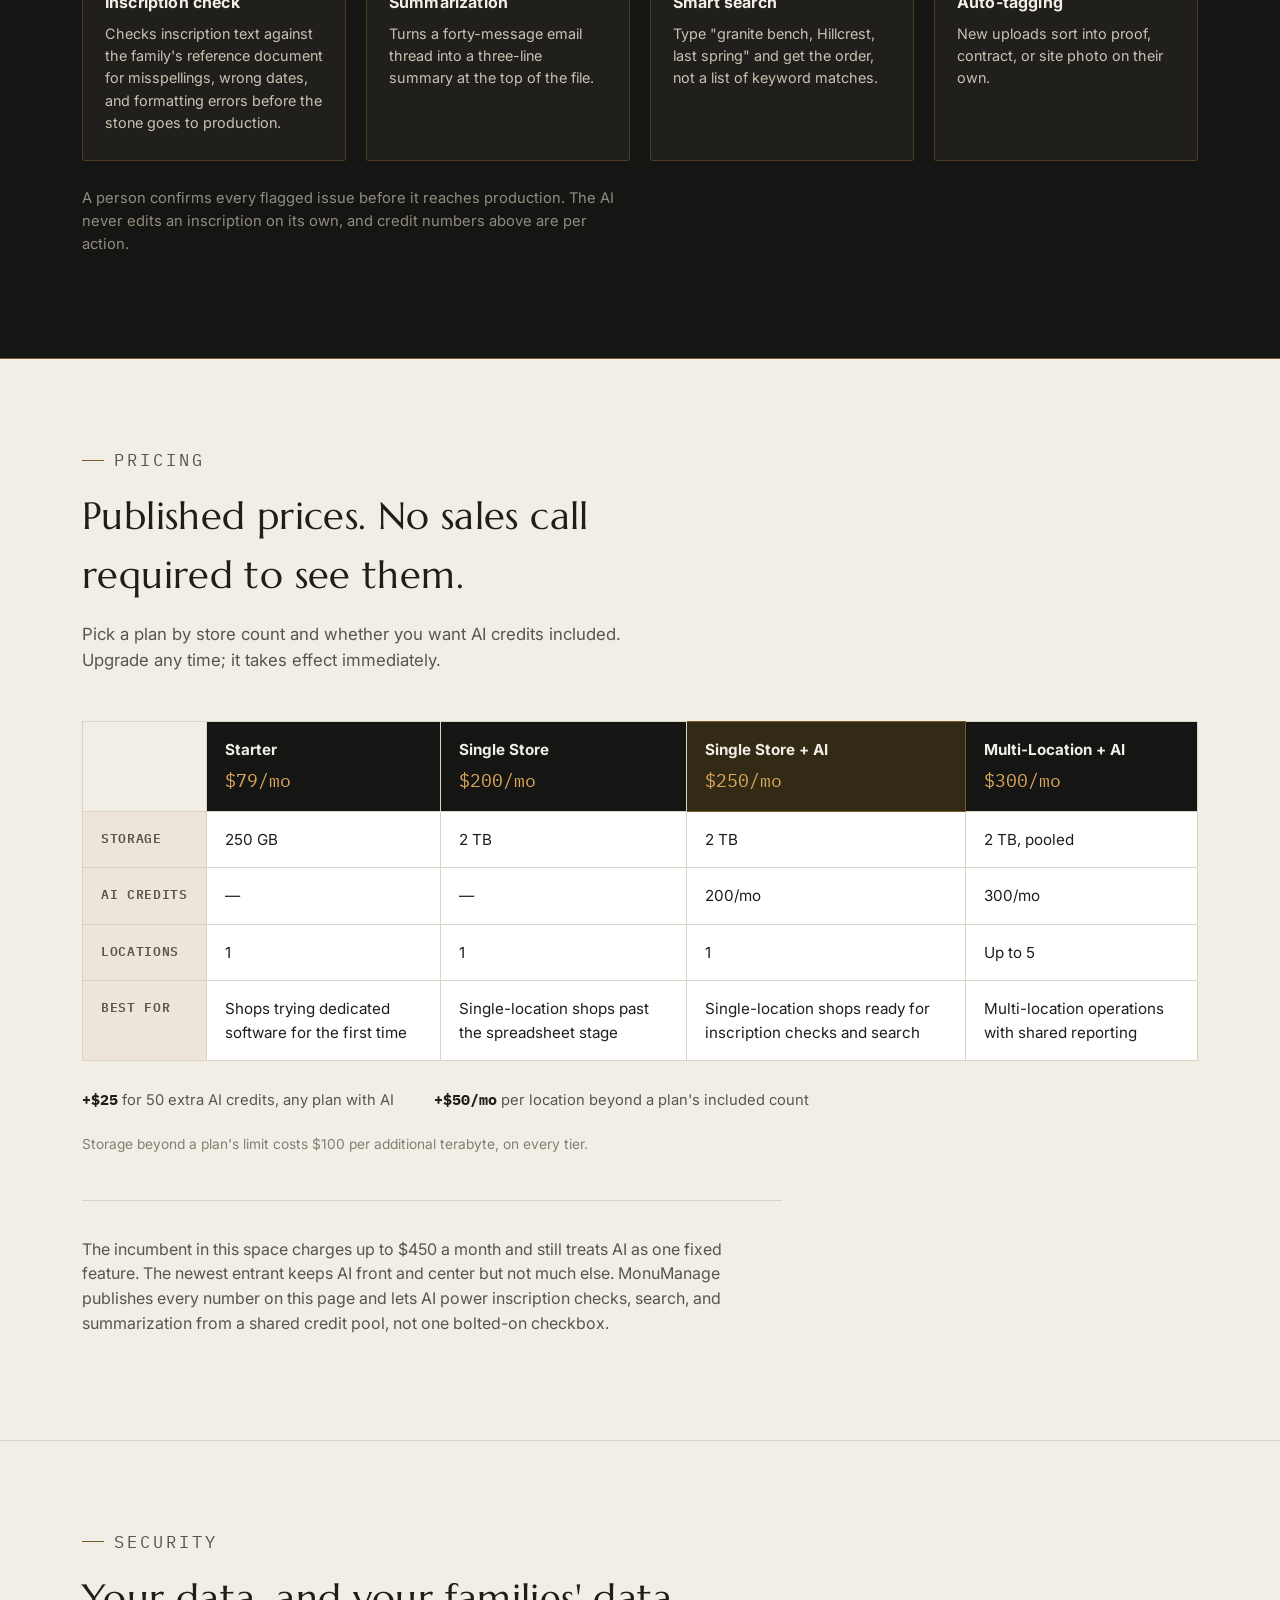
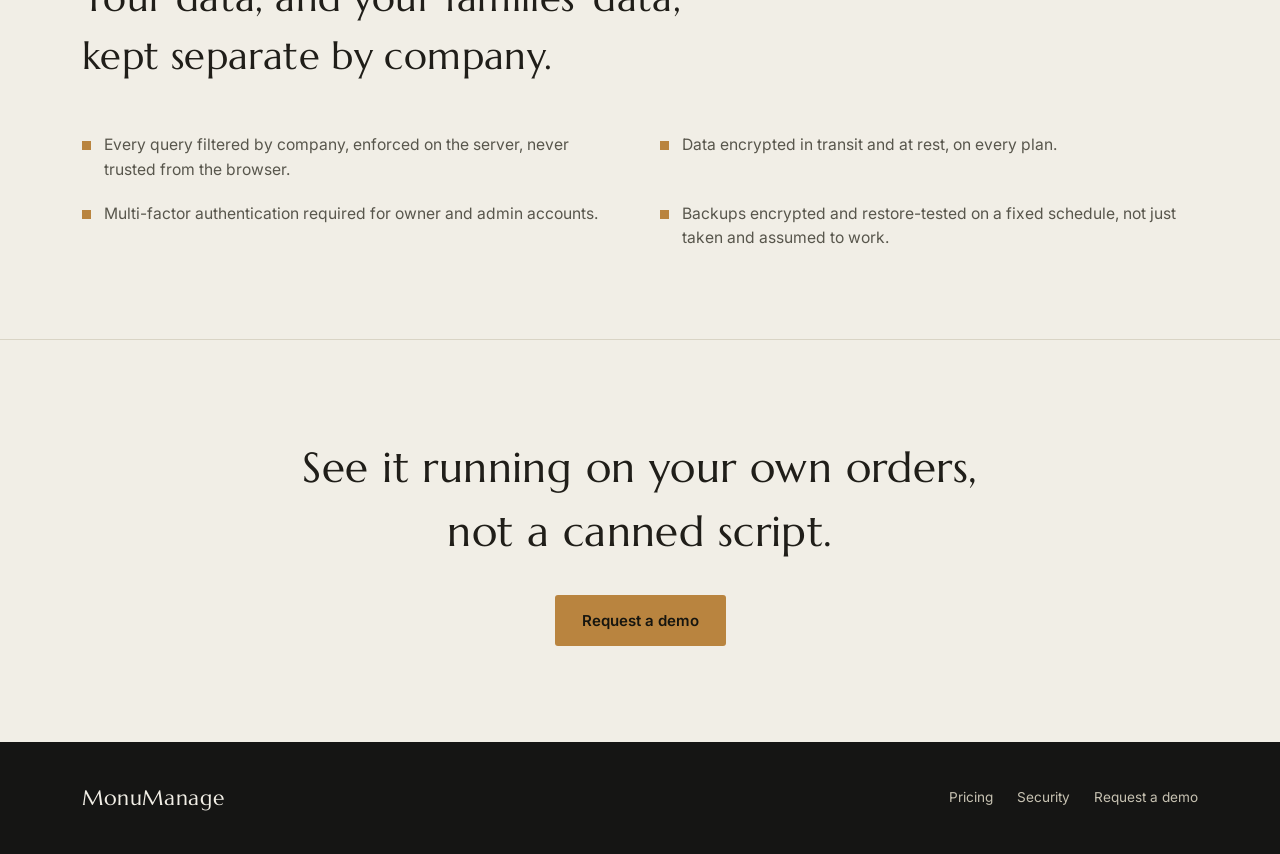
==== commit f4c1b5af: "v2" ====
--- a/index.html
+++ b/index.html
@@ -19,20 +19,33 @@
       <a href="#product">Product</a>
       <a href="#pricing">Pricing</a>
       <a href="#security">Security</a>
-      <a href="demo.html" class="btn btn-brass nav-cta">Request a demo</a>
+      <a href="demo.html" class="btn btn-gold nav-cta">Request a demo</a>
+      <button class="theme-toggle" type="button" aria-label="Switch to dark mode">
+        <svg class="icon-sun" viewBox="0 0 24 24" fill="none" stroke="currentColor" stroke-width="1.6" stroke-linecap="round"><circle cx="12" cy="12" r="4.2"/><path d="M12 2.5v2.4M12 19.1v2.4M4.6 4.6l1.7 1.7M17.7 17.7l1.7 1.7M2.5 12h2.4M19.1 12h2.4M4.6 19.4l1.7-1.7M17.7 6.3l1.7-1.7"/></svg>
+        <svg class="icon-moon" viewBox="0 0 24 24" fill="none" stroke="currentColor" stroke-width="1.6" stroke-linecap="round" stroke-linejoin="round"><path d="M20 14.5A8.5 8.5 0 1 1 9.5 4a6.8 6.8 0 0 0 10.5 10.5Z"/></svg>
+      </button>
     </div>
   </div>
 </nav>
 
 <header class="hero">
+  <div class="hero-media">
+    <div class="hero-parallax-outer">
+      <div class="hero-parallax">
+        <img class="hero-photo" src="quarry-hero.jpg" alt="A marble quarry at sunrise, terraced stone cut into the mountainside with light breaking through clouds">
+      </div>
+    </div>
+    <canvas class="hero-rain" id="hero-rain" aria-hidden="true"></canvas>
+    <div class="hero-scrim"></div>
+  </div>
   <div class="wrap">
     <div class="plaque">
       <p class="eyebrow on-dark">For monument &amp; memorial companies</p>
       <h1>Run your shop on one record, not six.</h1>
       <p class="lede">Track orders from first call to installation. Store every proof and contract against the job. Let families approve a design online instead of over the phone.</p>
       <div class="hero-ctas">
-        <a href="demo.html" class="btn btn-brass">Request a demo</a>
-        <a href="#pricing" class="btn btn-outline-dark">See pricing</a>
+        <a href="demo.html" class="btn btn-gold">Request a demo</a>
+        <a href="#pricing" class="btn btn-outline-photo">See pricing</a>
       </div>
     </div>
   </div>
@@ -40,12 +53,12 @@
 
 <section class="section" id="problem">
   <div class="wrap">
-    <div class="section-head">
+    <div class="section-head reveal">
       <p class="eyebrow">The problem</p>
       <h2>Most shops still run on memory.</h2>
       <p>Spreadsheets track the order. Email tracks the proof. Nobody tracks the phone call where a family says yes.</p>
     </div>
-    <div class="pain-grid">
+    <div class="pain-grid reveal">
       <div class="pain-card">
         <p class="num">01</p>
         <h3>Approvals happen by phone</h3>
@@ -67,12 +80,12 @@
 
 <section class="section section-dark" id="product">
   <div class="wrap">
-    <div class="section-head">
+    <div class="section-head reveal">
       <p class="eyebrow on-dark">Order tracking</p>
       <h2>One order. One record. Eight stages.</h2>
       <p>Every order moves through the same eight stages, in order. Each change gets a timestamp and a name attached automatically, so nobody has to ask who moved what.</p>
     </div>
-    <div class="stepper-frame">
+    <div class="stepper-frame reveal">
       <div class="stepper">
         <div class="stage"><div class="pin"></div><div class="label">Inquiry</div></div>
         <div class="stage"><div class="pin"></div><div class="label">Design</div></div>
@@ -91,22 +104,22 @@
 <section class="section" id="portal">
   <div class="wrap">
     <div class="portal-layout">
-      <div class="portal-copy">
+      <div class="portal-copy reveal">
         <p class="eyebrow">Family portal</p>
         <h2 style="font-size: clamp(1.7rem, 3vw, 2.35rem); margin-bottom: 20px;">Let families approve a design without a phone call.</h2>
         <p>Send a secure link. No account, no password required on their end. The family opens it, sees the current proof and the order status, and clicks Approve or Request Changes.</p>
         <p>Approval carries a timestamp and locks that exact proof version, so there's a record if the question ever comes up again. A revision request opens a comment thread your staff can see directly on the order, instead of a note scribbled after a call.</p>
       </div>
-      <div class="portal-mock" aria-hidden="true">
+      <div class="portal-mock reveal" aria-hidden="true">
         <div class="bar"><span>acmemonuments.monumanage.com</span><span>Secure link</span></div>
         <div class="body">
           <p class="frame-title">Proof for Margaret R. — Hillcrest Memorial</p>
           <svg class="monument-svg" width="120" height="90" viewBox="0 0 120 90" fill="none" xmlns="http://www.w3.org/2000/svg">
             <rect x="10" y="70" width="100" height="10" fill="#DCD9CE"/>
             <path d="M30 70 V35 Q30 20 60 20 Q90 20 90 35 V70 Z" fill="#ECEAE2" stroke="#7A7B70" stroke-width="1.5"/>
-            <line x1="42" y1="45" x2="78" y2="45" stroke="#A9824C" stroke-width="1.2"/>
-            <line x1="42" y1="53" x2="78" y2="53" stroke="#A9824C" stroke-width="1.2"/>
-            <line x1="42" y1="61" x2="78" y2="61" stroke="#A9824C" stroke-width="1.2"/>
+            <line x1="42" y1="45" x2="78" y2="45" stroke="#B9843F" stroke-width="1.2"/>
+            <line x1="42" y1="53" x2="78" y2="53" stroke="#B9843F" stroke-width="1.2"/>
+            <line x1="42" y1="61" x2="78" y2="61" stroke="#B9843F" stroke-width="1.2"/>
           </svg>
           <div class="status-row"><span>Status</span><span>Proof sent</span></div>
           <div class="actions">
@@ -121,12 +134,12 @@
 
 <section class="section section-dark" id="ai">
   <div class="wrap">
-    <div class="section-head">
+    <div class="section-head reveal">
       <p class="eyebrow on-dark">AI, by the credit</p>
       <h2>AI that checks the inscription, not just the spelling.</h2>
       <p>Every plan runs the full platform without AI. Add credits when you want them, and spend them on whatever catches the most mistakes for your shop.</p>
     </div>
-    <div class="ai-grid">
+    <div class="ai-grid reveal">
       <div class="ai-card">
         <div class="token">2-3</div>
         <h3>Inscription check</h3>
@@ -154,13 +167,13 @@
 
 <section class="section" id="pricing">
   <div class="wrap">
-    <div class="section-head">
+    <div class="section-head reveal">
       <p class="eyebrow">Pricing</p>
       <h2>Published prices. No sales call required to see them.</h2>
       <p>Pick a plan by store count and whether you want AI credits included. Upgrade any time; it takes effect immediately.</p>
     </div>
 
-    <div class="pricing-scroll">
+    <div class="pricing-scroll reveal">
       <table class="pricing-table">
         <thead>
           <tr>
@@ -216,30 +229,29 @@
 
 <section class="section" id="security">
   <div class="wrap">
-    <div class="section-head">
+    <div class="section-head reveal">
       <p class="eyebrow">Security</p>
       <h2>Your data, and your families' data, kept separate by company.</h2>
     </div>
-    <ul class="security-list">
+    <ul class="security-list reveal">
       <li>Every query filtered by company, enforced on the server, never trusted from the browser.</li>
       <li>Data encrypted in transit and at rest, on every plan.</li>
       <li>Multi-factor authentication required for owner and admin accounts.</li>
       <li>Backups encrypted and restore-tested on a fixed schedule, not just taken and assumed to work.</li>
     </ul>
-    <p class="assoc-line">MonuManage attends MBNA and OMBA events. If you're a member of either, mention it on your demo call.</p>
-  </div>
-</section>
-
-<section class="cta-final">
+  </div>
+</section>
+
+<section class="cta-final reveal">
   <div class="wrap">
     <h2>See it running on your own orders, not a canned script.</h2>
-    <a href="demo.html" class="btn btn-brass">Request a demo</a>
+    <a href="demo.html" class="btn btn-gold">Request a demo</a>
   </div>
 </section>
 
 <footer class="footer">
   <div class="wrap">
-    <a href="index.html" class="wordmark" style="color:var(--stone-dim);">MonuManage</a>
+    <a href="index.html" class="wordmark" style="color:#F1EEE6;">MonuManage</a>
     <div class="footer-links">
       <a href="#pricing">Pricing</a>
       <a href="#security">Security</a>
@@ -248,5 +260,6 @@
   </div>
 </footer>
 
+<script src="site.js"></script>
 </body>
 </html>
--- a/styles.css
+++ b/styles.css
@@ -1,22 +1,31 @@
 /* ============================================================
    MonuManage — design tokens
-   Palette grounded in the material world of the trade: granite,
-   slate, and cast brass plaque lettering. Display type is set in
-   Marcellus, a face drawn from classical inscriptional lettering.
+   Palette drawn from the quarry itself: dawn gold light, cut
+   marble, wet slate, and the deep shadow of the rock face.
+   Display type is set in Marcellus, a face drawn from classical
+   inscriptional lettering; body in Inter; data in IBM Plex Mono.
    ============================================================ */
 
 :root {
-  --graphite: #1B1D1B;
-  --graphite-soft: #262825;
-  --stone: #ECEAE2;
-  --stone-dim: #DCD9CE;
-  --stone-line: #CFCBBC;
-  --ink: #23241F;
-  --slate: #54554D;
-  --slate-soft: #7A7B70;
-  --brass: #A9824C;
-  --brass-light: #C9A468;
-  --brass-dark: #7C5E36;
+  --bg-rgb: 241, 238, 230;
+  --bg: rgb(var(--bg-rgb));
+  --panel-rgb: 255, 255, 255;
+  --panel: rgb(var(--panel-rgb));
+  --ink: #201E19;
+  --slate: #58564C;
+  --slate-soft: #837F70;
+  --line: #D9D4C5;
+
+  --graphite-rgb: 21, 21, 20;
+  --graphite: rgb(var(--graphite-rgb));
+  --graphite-soft: #211F1B;
+
+  --gold: #B9843F;
+  --gold-light: #DDA85E;
+  --gold-dark: #7E5A28;
+  --gold-rgb: 185, 132, 63;
+
+  --dusk: #45586A;
 
   --serif: "Marcellus", "Iowan Old Style", Georgia, serif;
   --sans: "Inter", -apple-system, BlinkMacSystemFont, "Segoe UI", sans-serif;
@@ -24,6 +33,29 @@
 
   --wrap: 1180px;
   --radius: 3px;
+
+  color-scheme: light;
+}
+
+[data-theme="dark"] {
+  --bg-rgb: 17, 18, 17;
+  --panel-rgb: 26, 27, 25;
+  --ink: #EDE9DD;
+  --slate: #B7B2A0;
+  --slate-soft: #857F6E;
+  --line: #34342E;
+
+  --graphite-rgb: 8, 8, 8;
+  --graphite-soft: #171613;
+
+  --gold: #DDA85E;
+  --gold-light: #EFC488;
+  --gold-dark: #9A7038;
+  --gold-rgb: 221, 168, 94;
+
+  --dusk: #6E8AA1;
+
+  color-scheme: dark;
 }
 
 * { box-sizing: border-box; }
@@ -36,16 +68,16 @@
 
 body {
   margin: 0;
-  background: var(--stone);
+  background: var(--bg);
   color: var(--ink);
   font-family: var(--sans);
   font-size: 16px;
   line-height: 1.55;
   -webkit-font-smoothing: antialiased;
+  transition: background 0.25s ease, color 0.25s ease;
 }
 
 a { color: inherit; }
-
 img, svg { display: block; max-width: 100%; }
 
 .wrap {
@@ -64,7 +96,7 @@
 input:focus-visible,
 select:focus-visible,
 textarea:focus-visible {
-  outline: 2px solid var(--brass);
+  outline: 2px solid var(--gold);
   outline-offset: 3px;
 }
 
@@ -74,7 +106,7 @@
   font-size: 0.72rem;
   letter-spacing: 0.18em;
   text-transform: uppercase;
-  color: var(--brass-dark);
+  color: var(--gold-dark);
   margin: 0 0 14px;
   display: flex;
   align-items: center;
@@ -85,12 +117,12 @@
   content: "";
   width: 22px;
   height: 1px;
-  background: var(--brass-dark);
+  background: var(--gold-dark);
   display: inline-block;
 }
 
-.eyebrow.on-dark { color: var(--brass-light); }
-.eyebrow.on-dark::before { background: var(--brass-light); }
+.eyebrow.on-dark { color: var(--gold-light); }
+.eyebrow.on-dark::before { background: var(--gold-light); }
 
 h1, h2, h3 {
   font-family: var(--serif);
@@ -101,7 +133,7 @@
 
 .section {
   padding: 88px 0;
-  border-bottom: 1px solid var(--stone-line);
+  border-bottom: 1px solid var(--line);
 }
 
 @media (max-width: 640px) {
@@ -122,6 +154,17 @@
   color: var(--slate);
   font-size: 1.05rem;
   max-width: 560px;
+}
+
+/* scroll reveal, applied by site.js; degrades to fully visible with no JS */
+.reveal {
+  opacity: 0;
+  transform: translateY(16px);
+  transition: opacity 0.7s ease, transform 0.7s ease;
+}
+.reveal.is-visible { opacity: 1; transform: translateY(0); }
+@media (prefers-reduced-motion: reduce) {
+  .reveal { opacity: 1; transform: none; transition: none; }
 }
 
 /* ---------- nav ---------- */
@@ -129,9 +172,9 @@
   position: sticky;
   top: 0;
   z-index: 50;
-  background: rgba(236, 234, 226, 0.92);
+  background: rgba(var(--bg-rgb), 0.9);
   backdrop-filter: blur(6px);
-  border-bottom: 1px solid var(--stone-line);
+  border-bottom: 1px solid var(--line);
 }
 
 .nav .wrap {
@@ -149,12 +192,12 @@
   color: var(--ink);
 }
 
-.wordmark span { color: var(--brass-dark); }
+.wordmark span { color: var(--gold-dark); }
 
 .nav-links {
   display: flex;
   align-items: center;
-  gap: 32px;
+  gap: 28px;
 }
 
 .nav-links a {
@@ -167,9 +210,30 @@
 
 .nav-links .nav-cta { display: inline-flex; }
 
-@media (max-width: 720px) {
-  .nav-links a:not(.nav-cta) { display: none; }
-}
+@media (max-width: 760px) {
+  .nav-links a:not(.nav-cta):not(.theme-toggle) { display: none; }
+}
+
+/* theme toggle */
+.theme-toggle {
+  width: 38px;
+  height: 38px;
+  border-radius: 50%;
+  border: 1px solid var(--line);
+  background: transparent;
+  color: var(--ink);
+  display: inline-flex;
+  align-items: center;
+  justify-content: center;
+  cursor: pointer;
+  flex: 0 0 auto;
+  transition: border-color 0.15s ease, background 0.15s ease;
+}
+.theme-toggle:hover { border-color: var(--gold); }
+.theme-toggle svg { width: 17px; height: 17px; }
+.theme-toggle .icon-moon { display: none; }
+[data-theme="dark"] .theme-toggle .icon-sun { display: none; }
+[data-theme="dark"] .theme-toggle .icon-moon { display: block; }
 
 /* ---------- buttons ---------- */
 .btn {
@@ -187,11 +251,11 @@
   transition: background 0.15s ease, border-color 0.15s ease, color 0.15s ease;
 }
 
-.btn-brass {
-  background: var(--brass);
-  color: #1B1D1B;
-}
-.btn-brass:hover { background: var(--brass-light); }
+.btn-gold {
+  background: var(--gold);
+  color: #16150F;
+}
+.btn-gold:hover { background: var(--gold-light); }
 
 .btn-outline {
   background: transparent;
@@ -200,50 +264,112 @@
 }
 .btn-outline:hover { border-color: var(--ink); }
 
-.btn-outline-dark {
-  background: transparent;
-  border-color: rgba(236,234,226,0.35);
-  color: var(--stone);
-}
-.btn-outline-dark:hover { border-color: var(--stone); }
-
-/* ---------- hero / plaque ---------- */
-.hero { padding: 56px 0 96px; }
+.btn-outline-photo {
+  background: rgba(0,0,0,0.15);
+  border-color: rgba(241,238,230,0.55);
+  color: #F1EEE6;
+  backdrop-filter: blur(3px);
+}
+.btn-outline-photo:hover { border-color: #F1EEE6; background: rgba(0,0,0,0.3); }
+
+/* ---------- hero (photographic) ---------- */
+.hero {
+  position: relative;
+  height: clamp(560px, 86vh, 860px);
+  display: flex;
+  align-items: flex-end;
+  overflow: hidden;
+  border-bottom: 1px solid var(--gold-dark);
+}
+
+.hero-media {
+  position: absolute;
+  inset: 0;
+  overflow: hidden;
+  background: #0c0c0b;
+}
+
+.hero-parallax-outer {
+  position: absolute;
+  inset: 0;
+  will-change: transform;
+}
+
+.hero-parallax {
+  position: absolute;
+  inset: -6%;
+  width: 112%;
+  height: 112%;
+  animation: heroDrift 28s ease-in-out infinite alternate;
+  will-change: transform;
+}
+
+@keyframes heroDrift {
+  from { transform: scale(1) translate(0, 0); }
+  to   { transform: scale(1.07) translate(-1.6%, -1.1%); }
+}
+
+@media (prefers-reduced-motion: reduce) {
+  .hero-parallax { animation: none; }
+}
+
+.hero-photo {
+  width: 100%;
+  height: 100%;
+  object-fit: cover;
+  display: block;
+}
+
+.hero-rain {
+  position: absolute;
+  inset: 0;
+  width: 100%;
+  height: 100%;
+  mix-blend-mode: screen;
+  opacity: 0.55;
+  pointer-events: none;
+}
+
+.hero-scrim {
+  position: absolute;
+  inset: 0;
+  background:
+    linear-gradient(180deg, rgba(6,6,5,0.1) 0%, rgba(6,6,5,0.38) 48%, rgba(6,6,5,0.86) 100%),
+    linear-gradient(90deg, rgba(6,6,5,0.35) 0%, rgba(6,6,5,0) 45%);
+}
+
+.hero .wrap {
+  position: relative;
+  z-index: 2;
+  padding-top: 140px;
+  padding-bottom: 72px;
+  width: 100%;
+}
 
 .plaque {
   position: relative;
-  background:
-    linear-gradient(135deg, rgba(255,255,255,0.03) 0%, rgba(255,255,255,0) 35%),
-    repeating-linear-gradient(100deg, rgba(255,255,255,0.015) 0px, rgba(255,255,255,0.015) 1px, transparent 1px, transparent 3px),
-    var(--graphite);
-  border: 1px solid var(--brass-dark);
+  max-width: 640px;
+  background: rgba(var(--graphite-rgb), 0.38);
+  border: 1px solid rgba(var(--gold-rgb), 0.5);
   border-radius: var(--radius);
-  padding: clamp(40px, 6vw, 76px) clamp(28px, 6vw, 76px);
-  box-shadow: inset 0 0 0 1px rgba(169,130,76,0.15);
-}
-
-.plaque::before {
-  content: "";
-  position: absolute;
-  inset: 10px;
-  border: 1px solid rgba(169,130,76,0.28);
-  border-radius: 2px;
-  pointer-events: none;
+  padding: clamp(30px, 5vw, 54px);
+  backdrop-filter: blur(3px);
 }
 
 .hero h1 {
-  color: var(--stone);
+  color: #F5F2E9;
   font-size: clamp(2.1rem, 5.2vw, 3.55rem);
   line-height: 1.12;
   max-width: 15ch;
-  text-shadow: 0 -1px 0 rgba(0,0,0,0.55), 0 1px 0 rgba(255,255,255,0.07);
+  text-shadow: 0 2px 10px rgba(0,0,0,0.5);
 }
 
 .hero .lede {
-  color: var(--stone-dim);
+  color: #E4E0D2;
   font-size: 1.1rem;
   max-width: 46ch;
-  margin: 24px 0 36px;
+  margin: 22px 0 34px;
+  text-shadow: 0 1px 6px rgba(0,0,0,0.4);
 }
 
 .hero-ctas {
@@ -257,8 +383,8 @@
   display: grid;
   grid-template-columns: repeat(3, 1fr);
   gap: 1px;
-  background: var(--stone-line);
-  border: 1px solid var(--stone-line);
+  background: var(--line);
+  border: 1px solid var(--line);
 }
 
 @media (max-width: 820px) {
@@ -266,13 +392,13 @@
 }
 
 .pain-card {
-  background: var(--stone);
+  background: var(--bg);
   padding: 32px;
 }
 
 .pain-card .num {
   font-family: var(--mono);
-  color: var(--brass-dark);
+  color: var(--gold-dark);
   font-size: 0.8rem;
   letter-spacing: 0.1em;
 }
@@ -312,7 +438,7 @@
   left: 20px;
   right: 20px;
   height: 1px;
-  background: linear-gradient(90deg, var(--brass-dark), var(--brass-light), var(--brass-dark));
+  background: linear-gradient(90deg, var(--gold-dark), var(--gold-light), var(--gold-dark));
 }
 
 .stage {
@@ -326,9 +452,9 @@
   width: 19px;
   height: 19px;
   border-radius: 50%;
-  background: var(--brass);
+  background: var(--gold);
   border: 3px solid var(--graphite);
-  box-shadow: 0 0 0 1px var(--brass-dark);
+  box-shadow: 0 0 0 1px var(--gold-dark);
   margin: 0 auto 16px;
   position: relative;
   z-index: 1;
@@ -339,11 +465,11 @@
   font-size: 0.68rem;
   letter-spacing: 0.09em;
   text-transform: uppercase;
-  color: var(--stone-dim);
+  color: #D8D3C4;
 }
 
 .stepper-note {
-  color: var(--slate);
+  color: #A8A395;
   margin-top: 22px;
   font-size: 1rem;
   max-width: 60ch;
@@ -365,16 +491,16 @@
 .portal-copy p:last-child { margin-bottom: 0; }
 
 .portal-mock {
-  background: #fff;
-  border: 1px solid var(--stone-line);
+  background: var(--panel);
+  border: 1px solid var(--line);
   border-radius: 6px;
-  box-shadow: 0 24px 48px -24px rgba(27,29,27,0.25);
+  box-shadow: 0 24px 48px -24px rgba(0,0,0,0.28);
   overflow: hidden;
 }
 
 .portal-mock .bar {
   background: var(--graphite);
-  color: var(--stone-dim);
+  color: #D8D3C4;
   font-family: var(--mono);
   font-size: 0.72rem;
   padding: 10px 16px;
@@ -398,7 +524,7 @@
   justify-content: space-between;
   font-size: 0.85rem;
   color: var(--slate);
-  border-top: 1px solid var(--stone-line);
+  border-top: 1px solid var(--line);
   padding-top: 14px;
   margin-top: 4px;
 }
@@ -413,19 +539,19 @@
   flex: 1;
   padding: 11px;
   border-radius: var(--radius);
-  border: 1px solid var(--stone-line);
+  border: 1px solid var(--line);
   font-family: var(--sans);
   font-weight: 600;
   font-size: 0.85rem;
-  background: var(--stone);
+  background: var(--bg);
   color: var(--ink);
   cursor: default;
 }
 
 .portal-mock .actions .approve {
-  background: var(--brass);
-  border-color: var(--brass);
-  color: #1B1D1B;
+  background: var(--gold);
+  border-color: var(--gold);
+  color: #16150F;
 }
 
 /* ---------- AI grid ---------- */
@@ -444,7 +570,7 @@
 
 .ai-card {
   background: var(--graphite-soft);
-  border: 1px solid rgba(169,130,76,0.25);
+  border: 1px solid rgba(var(--gold-rgb), 0.28);
   border-radius: var(--radius);
   padding: 26px 22px;
 }
@@ -453,8 +579,8 @@
   width: 34px;
   height: 34px;
   border-radius: 50%;
-  background: var(--brass);
-  color: #1B1D1B;
+  background: var(--gold);
+  color: #16150F;
   font-family: var(--mono);
   font-size: 0.72rem;
   display: flex;
@@ -468,18 +594,18 @@
   font-family: var(--sans);
   font-weight: 700;
   font-size: 1rem;
-  color: var(--stone);
+  color: #F1EEE6;
   margin: 0 0 8px;
 }
 
 .ai-card p {
-  color: var(--stone-dim);
+  color: #C7C2B2;
   font-size: 0.9rem;
   margin: 0;
 }
 
 .ai-note {
-  color: var(--slate-soft);
+  color: #918C7C;
   font-size: 0.92rem;
   margin-top: 26px;
   max-width: 60ch;
@@ -487,10 +613,10 @@
 
 .section-dark {
   background: var(--graphite);
-  border-bottom: 1px solid var(--brass-dark);
-}
-.section-dark .section-head p { color: var(--stone-dim); }
-.section-dark .section-head h2 { color: var(--stone); }
+  border-bottom: 1px solid var(--gold-dark);
+}
+.section-dark .section-head p { color: #C7C2B2; }
+.section-dark .section-head h2 { color: #F1EEE6; }
 
 /* ---------- pricing ---------- */
 .pricing-table {
@@ -500,7 +626,7 @@
 }
 
 .pricing-table th, .pricing-table td {
-  border: 1px solid var(--stone-line);
+  border: 1px solid var(--line);
   padding: 16px 18px;
   text-align: left;
   vertical-align: top;
@@ -508,7 +634,7 @@
 
 .pricing-table thead th {
   background: var(--graphite);
-  color: var(--stone);
+  color: #F1EEE6;
   font-family: var(--sans);
   font-weight: 700;
 }
@@ -516,13 +642,13 @@
 .pricing-table thead th .price {
   display: block;
   font-family: var(--mono);
-  color: var(--brass-light);
+  color: var(--gold-light);
   font-size: 1.1rem;
   margin-top: 6px;
   font-weight: 400;
 }
 
-.pricing-table thead th.featured { background: #2E2A1E; border-color: var(--brass-dark); }
+.pricing-table thead th.featured { background: #332A16; border-color: var(--gold-dark); }
 
 .pricing-table tbody th {
   font-weight: 600;
@@ -531,11 +657,11 @@
   text-transform: uppercase;
   letter-spacing: 0.05em;
   font-family: var(--mono);
-  background: var(--stone-dim);
+  background: rgba(var(--gold-rgb), 0.08);
   white-space: nowrap;
 }
 
-.pricing-table td { color: var(--ink); }
+.pricing-table td { color: var(--ink); background: var(--panel); }
 
 .pricing-scroll { overflow-x: auto; }
 
@@ -559,7 +685,7 @@
 .compare-note {
   margin-top: 44px;
   padding-top: 36px;
-  border-top: 1px solid var(--stone-line);
+  border-top: 1px solid var(--line);
   max-width: 700px;
   color: var(--slate);
   font-size: 1rem;
@@ -593,7 +719,7 @@
   top: 8px;
   width: 9px;
   height: 9px;
-  background: var(--brass);
+  background: var(--gold);
 }
 
 .assoc-line {
@@ -618,7 +744,7 @@
 /* ---------- footer ---------- */
 .footer {
   background: var(--graphite);
-  color: var(--slate-soft);
+  color: #857F6E;
   padding: 40px 0;
   font-size: 0.85rem;
 }
@@ -631,8 +757,8 @@
   gap: 12px;
 }
 
-.footer a { text-decoration: none; color: var(--stone-dim); }
-.footer a:hover { color: var(--brass-light); }
+.footer a { text-decoration: none; color: #C7C2B2; }
+.footer a:hover { color: var(--gold-light); }
 
 .footer-links { display: flex; gap: 24px; }
 
@@ -640,9 +766,7 @@
    Demo request page
    ============================================================ */
 
-.demo-hero {
-  padding: 56px 0 0;
-}
+.demo-hero { padding: 56px 0 0; }
 
 .demo-hero h1 {
   color: var(--ink);
@@ -655,6 +779,7 @@
   font-size: 1.08rem;
   max-width: 50ch;
   margin: 20px 0 0;
+  text-shadow: none;
 }
 
 .demo-layout {
@@ -670,8 +795,8 @@
 }
 
 .form-card {
-  background: #fff;
-  border: 1px solid var(--stone-line);
+  background: var(--panel);
+  border: 1px solid var(--line);
   border-radius: 4px;
   padding: clamp(24px, 4vw, 44px);
 }
@@ -700,9 +825,7 @@
   .field-row { grid-template-columns: 1fr; }
 }
 
-.field {
-  margin-bottom: 20px;
-}
+.field { margin-bottom: 20px; }
 
 .field label {
   display: block;
@@ -712,29 +835,26 @@
   margin-bottom: 7px;
 }
 
-.field .hint {
-  font-weight: 400;
-  color: var(--slate-soft);
-}
+.field .hint { font-weight: 400; color: var(--slate-soft); }
 
 .field input,
 .field select,
 .field textarea {
   width: 100%;
   padding: 11px 13px;
-  border: 1px solid var(--stone-line);
+  border: 1px solid var(--line);
   border-radius: var(--radius);
   font-family: var(--sans);
   font-size: 0.95rem;
   color: var(--ink);
-  background: var(--stone);
+  background: var(--bg);
 }
 
 .field input:focus,
 .field select:focus,
 .field textarea:focus {
-  border-color: var(--brass);
-  background: #fff;
+  border-color: var(--gold);
+  background: var(--panel);
 }
 
 .field textarea { resize: vertical; min-height: 90px; }
@@ -748,6 +868,8 @@
   border: none;
 }
 
+.form-submit[disabled] { opacity: 0.6; cursor: default; }
+
 .form-note {
   font-size: 0.8rem;
   color: var(--slate-soft);
@@ -755,19 +877,27 @@
   text-align: center;
 }
 
+.form-error {
+  display: none;
+  background: rgba(178, 63, 51, 0.1);
+  border: 1px solid rgba(178, 63, 51, 0.4);
+  color: #B23F33;
+  font-size: 0.85rem;
+  padding: 12px 14px;
+  border-radius: var(--radius);
+  margin-bottom: 20px;
+}
+.form-error.is-visible { display: block; }
+
 /* success panel */
-.success-panel {
-  display: none;
-  text-align: center;
-  padding: 40px 20px 24px;
-}
+.success-panel { display: none; text-align: center; padding: 40px 20px 24px; }
 
 .success-panel .mark {
   width: 46px;
   height: 46px;
   border-radius: 50%;
-  background: var(--brass);
-  color: #1B1D1B;
+  background: var(--gold);
+  color: #16150F;
   display: flex;
   align-items: center;
   justify-content: center;
@@ -786,14 +916,14 @@
   background: var(--graphite);
   border-radius: 4px;
   padding: 36px 32px;
-  color: var(--stone-dim);
+  color: #C7C2B2;
 }
 
 .next-card h2 {
   font-family: var(--sans);
   font-weight: 700;
   font-size: 1rem;
-  color: var(--stone);
+  color: #F1EEE6;
   margin: 0 0 22px;
 }
 
@@ -820,8 +950,8 @@
   top: -2px;
   width: 24px;
   height: 24px;
-  border: 1px solid var(--brass);
-  color: var(--brass-light);
+  border: 1px solid var(--gold);
+  color: var(--gold-light);
   font-family: var(--mono);
   font-size: 0.78rem;
   display: flex;
@@ -831,8 +961,17 @@
 }
 
 .next-card .assoc {
-  border-top: 1px solid rgba(236,234,226,0.14);
+  border-top: 1px solid rgba(241,238,230,0.14);
   padding-top: 20px;
   font-size: 0.86rem;
-  color: var(--slate-soft);
-}
+  color: #857F6E;
+}
+
+/*
+  Trade association tie-in (e.g. MBNA) — intentionally not shown yet.
+  MonuManage isn't a member/partner as of this build. Once a membership or
+  sponsorship is in place, reintroduce a line here (and the matching spot
+  on the homepage) naming the association and what a member should do with
+  it: mention it on the call, a discount code, whatever it ends up being.
+  Keep it to one quiet line near the CTA, not a badge wall.
+*/
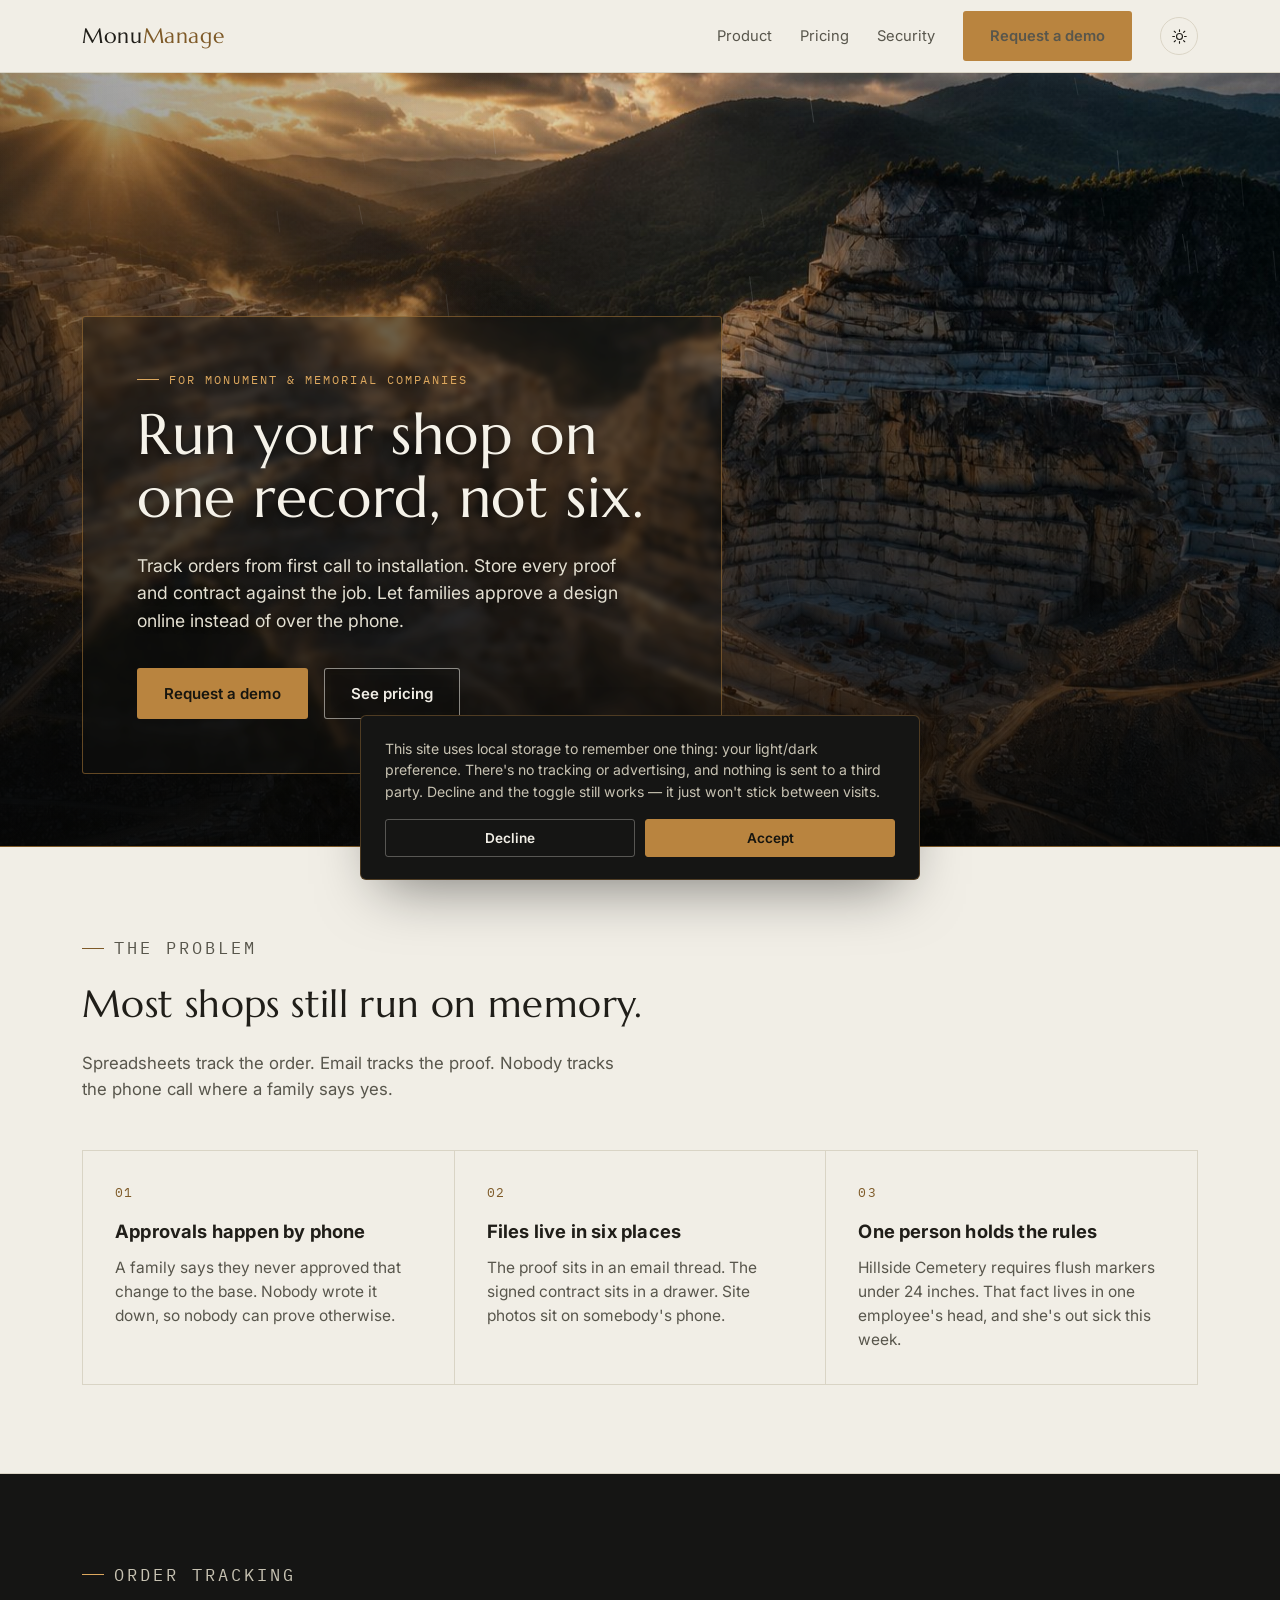
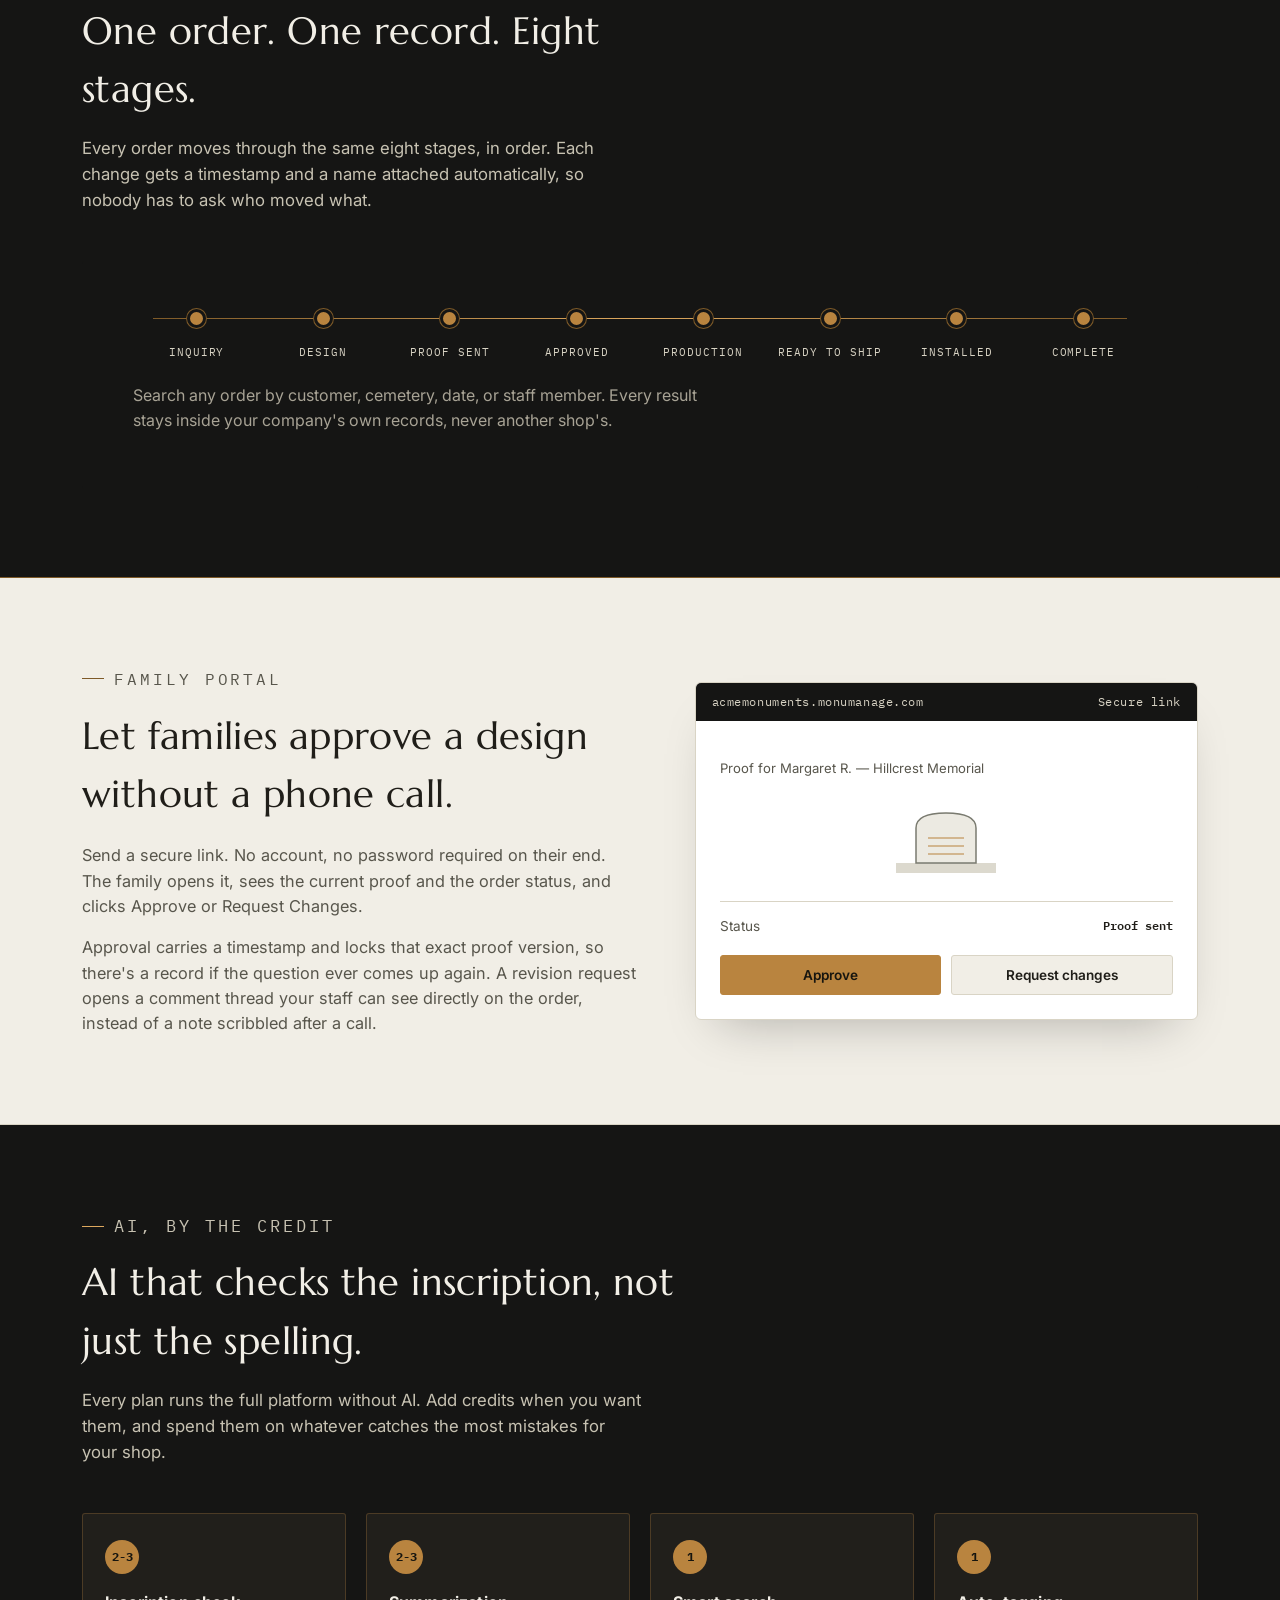
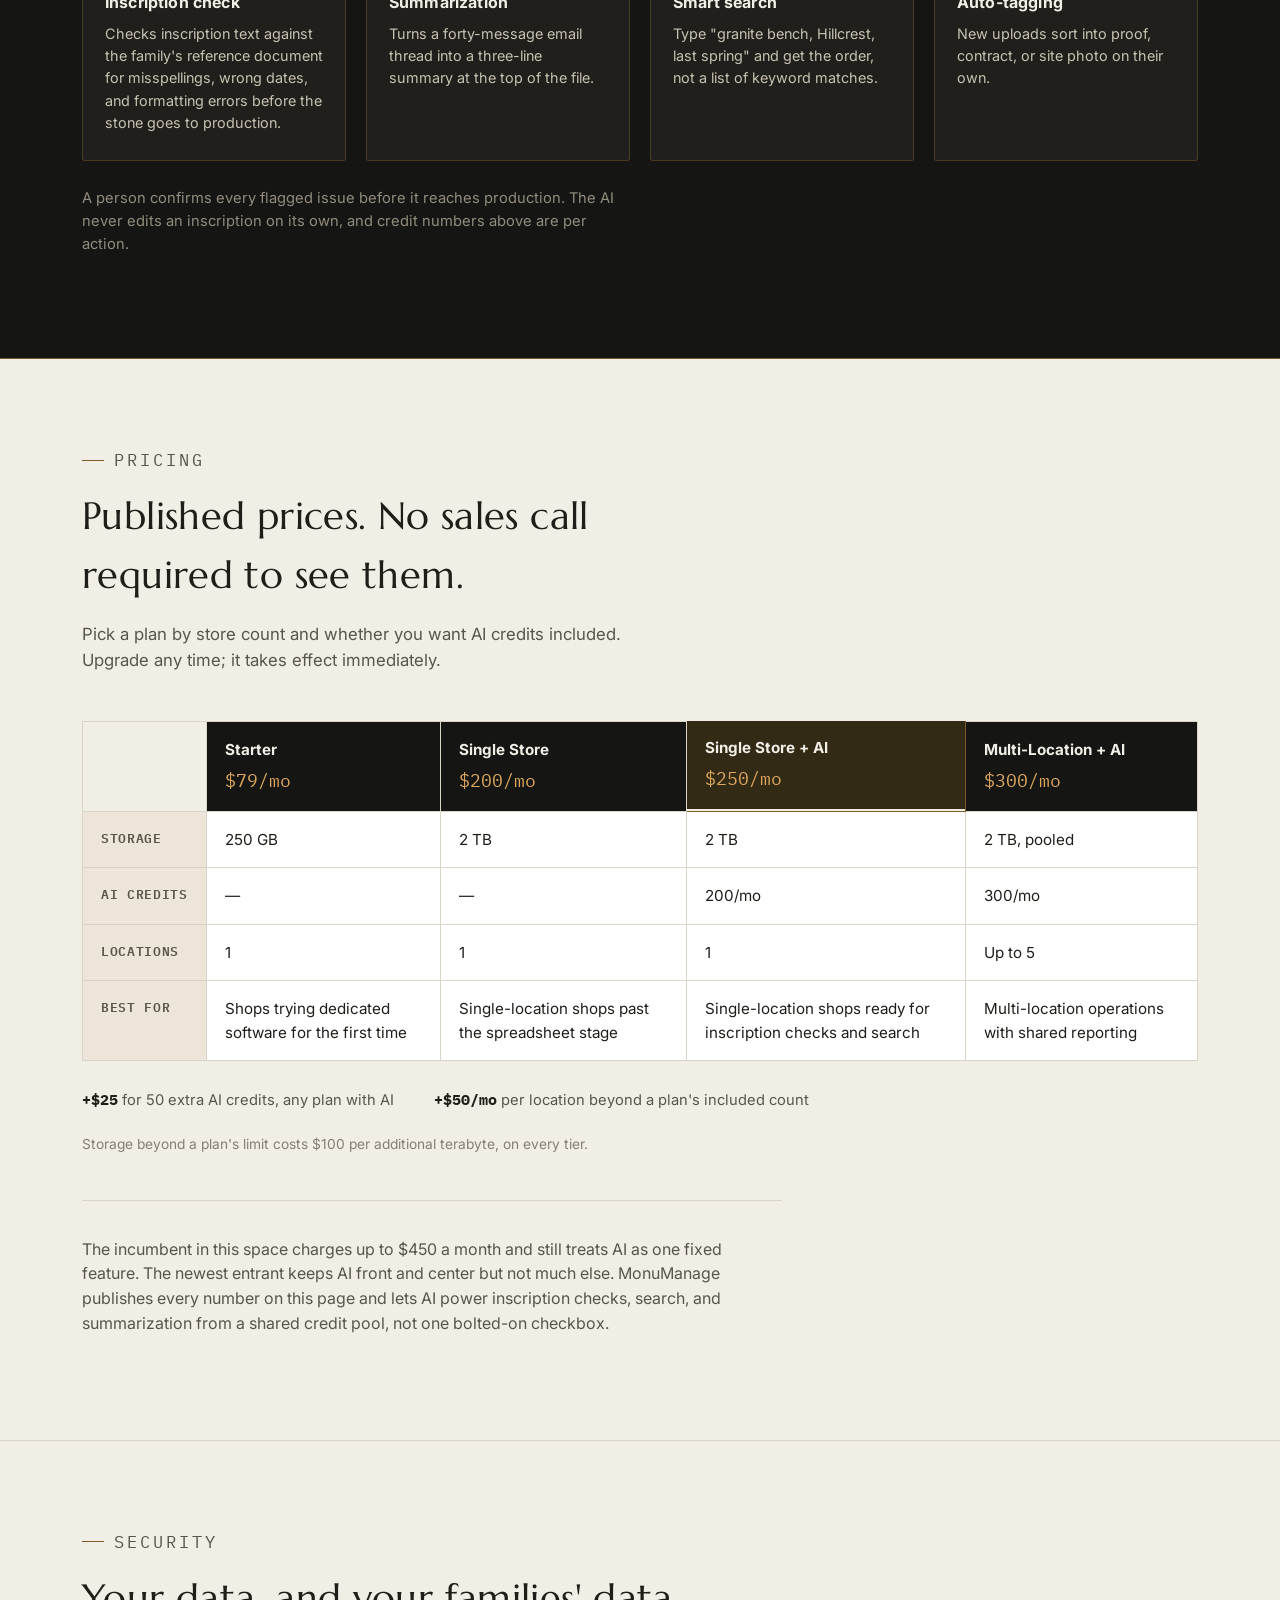
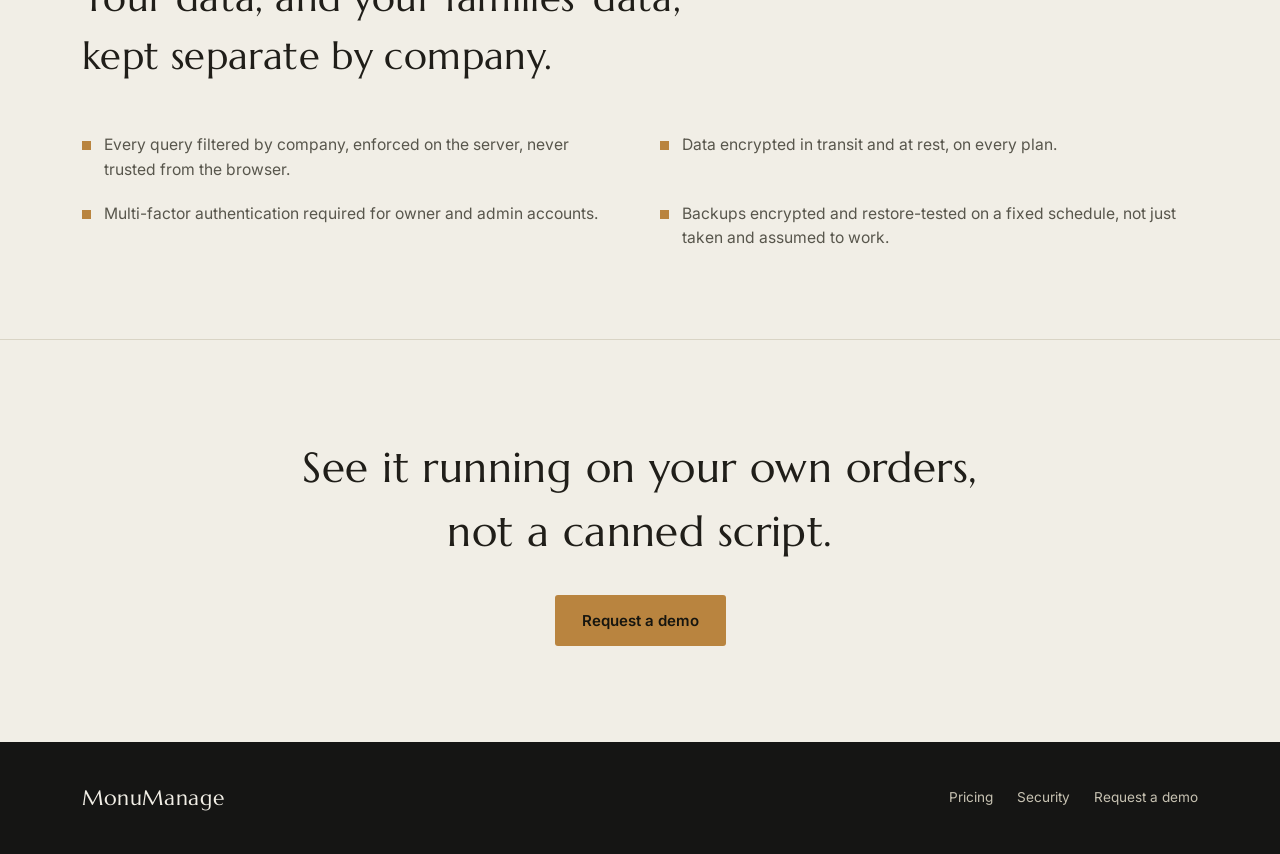
==== commit 3ed233e6: "Add files via upload" ====
--- a/index.html
+++ b/index.html
@@ -8,9 +8,17 @@
 <link rel="preconnect" href="https://fonts.googleapis.com">
 <link rel="preconnect" href="https://fonts.gstatic.com" crossorigin>
 <link href="https://fonts.googleapis.com/css2?family=Marcellus&family=Inter:wght@400;500;600;700&family=IBM+Plex+Mono:wght@400;500&display=swap" rel="stylesheet">
+<link rel="icon" href="/favicon.ico" sizes="any">
+<link rel="icon" href="/favicon-16x16.png" sizes="16x16" type="image/png">
+<link rel="icon" href="/favicon-32x32.png" sizes="32x32" type="image/png">
+<link rel="icon" href="/favicon-48x48.png" sizes="48x48" type="image/png">
+<link rel="apple-touch-icon" href="/apple-touch-icon.png">
+<link rel="manifest" href="/site.webmanifest">
 <link rel="stylesheet" href="styles.css">
 </head>
 <body>
+
+<div class="scroll-progress" aria-hidden="true"></div>
 
 <nav class="nav">
   <div class="wrap">
@@ -110,7 +118,7 @@
         <p>Send a secure link. No account, no password required on their end. The family opens it, sees the current proof and the order status, and clicks Approve or Request Changes.</p>
         <p>Approval carries a timestamp and locks that exact proof version, so there's a record if the question ever comes up again. A revision request opens a comment thread your staff can see directly on the order, instead of a note scribbled after a call.</p>
       </div>
-      <div class="portal-mock reveal" aria-hidden="true">
+      <div class="portal-mock reveal" role="group" aria-label="Preview: what a family sees on the approval portal">
         <div class="bar"><span>acmemonuments.monumanage.com</span><span>Secure link</span></div>
         <div class="body">
           <p class="frame-title">Proof for Margaret R. — Hillcrest Memorial</p>
@@ -121,11 +129,16 @@
             <line x1="42" y1="53" x2="78" y2="53" stroke="#B9843F" stroke-width="1.2"/>
             <line x1="42" y1="61" x2="78" y2="61" stroke="#B9843F" stroke-width="1.2"/>
           </svg>
-          <div class="status-row"><span>Status</span><span>Proof sent</span></div>
+          <div class="status-row"><span>Status</span><span class="status-value">Proof sent</span></div>
           <div class="actions">
-            <button class="approve">Approve</button>
-            <button>Request changes</button>
+            <button type="button" class="approve">Approve</button>
+            <button type="button" class="request-changes">Request changes</button>
           </div>
+          <div class="comment-box">
+            <textarea placeholder="What should change on the proof?" rows="2"></textarea>
+            <button type="button" class="send-comment">Send to shop</button>
+          </div>
+          <p class="comment-sent">Sent — this appears as a comment thread directly on the order for staff to see.</p>
         </div>
       </div>
     </div>
@@ -260,6 +273,14 @@
   </div>
 </footer>
 
+<div class="cookie-banner" id="cookie-banner" role="dialog" aria-label="Cookie preferences">
+  <p>This site uses local storage to remember one thing: your light/dark preference. There's no tracking or advertising, and nothing is sent to a third party. Decline and the toggle still works — it just won't stick between visits.</p>
+  <div class="cookie-actions">
+    <button type="button" class="cookie-decline">Decline</button>
+    <button type="button" class="cookie-accept">Accept</button>
+  </div>
+</div>
+
 <script src="site.js"></script>
 </body>
 </html>
--- a/styles.css
+++ b/styles.css
@@ -90,6 +90,21 @@
   .wrap { padding: 0 20px; }
 }
 
+/* ---------- scroll progress ---------- */
+.scroll-progress {
+  position: fixed;
+  top: 0;
+  left: 0;
+  height: 2px;
+  width: 0%;
+  background: linear-gradient(90deg, var(--gold-dark), var(--gold-light));
+  z-index: 60;
+  transition: width 0.08s linear;
+}
+@media (prefers-reduced-motion: reduce) {
+  .scroll-progress { transition: none; }
+}
+
 /* ---------- focus ---------- */
 a:focus-visible,
 button:focus-visible,
@@ -175,6 +190,11 @@
   background: rgba(var(--bg-rgb), 0.9);
   backdrop-filter: blur(6px);
   border-bottom: 1px solid var(--line);
+  transition: box-shadow 0.25s ease;
+}
+
+.nav.is-scrolled {
+  box-shadow: 0 8px 24px -16px rgba(0,0,0,0.35);
 }
 
 .nav .wrap {
@@ -182,7 +202,10 @@
   align-items: center;
   justify-content: space-between;
   height: 72px;
-}
+  transition: height 0.25s ease;
+}
+
+.nav.is-scrolled .wrap { height: 62px; }
 
 .wordmark {
   font-family: var(--serif);
@@ -229,14 +252,17 @@
   flex: 0 0 auto;
   transition: border-color 0.15s ease, background 0.15s ease;
 }
-.theme-toggle:hover { border-color: var(--gold); }
-.theme-toggle svg { width: 17px; height: 17px; }
+.theme-toggle:hover { border-color: var(--gold); transform: rotate(14deg); }
+.theme-toggle:active { transform: rotate(14deg) scale(0.9); }
+.theme-toggle svg { width: 17px; height: 17px; transition: opacity 0.25s ease, transform 0.4s ease; }
 .theme-toggle .icon-moon { display: none; }
 [data-theme="dark"] .theme-toggle .icon-sun { display: none; }
 [data-theme="dark"] .theme-toggle .icon-moon { display: block; }
+.theme-toggle.is-switching svg { transform: rotate(180deg) scale(0.6); opacity: 0; }
 
 /* ---------- buttons ---------- */
 .btn {
+  position: relative;
   display: inline-flex;
   align-items: center;
   gap: 8px;
@@ -248,14 +274,34 @@
   text-decoration: none;
   cursor: pointer;
   border: 1px solid transparent;
-  transition: background 0.15s ease, border-color 0.15s ease, color 0.15s ease;
+  overflow: hidden;
+  transition: background 0.15s ease, border-color 0.15s ease, color 0.15s ease, transform 0.2s ease, box-shadow 0.2s ease;
+}
+
+.btn:hover { transform: translateY(-2px); }
+.btn:active { transform: translateY(0); }
+
+.btn .ripple {
+  position: absolute;
+  border-radius: 50%;
+  background: rgba(255,255,255,0.45);
+  transform: scale(0);
+  animation: btnRipple 0.6s ease-out forwards;
+  pointer-events: none;
+}
+@keyframes btnRipple {
+  to { transform: scale(2.6); opacity: 0; }
+}
+@media (prefers-reduced-motion: reduce) {
+  .btn:hover { transform: none; }
+  .btn .ripple { display: none; }
 }
 
 .btn-gold {
   background: var(--gold);
   color: #16150F;
 }
-.btn-gold:hover { background: var(--gold-light); }
+.btn-gold:hover { background: var(--gold-light); box-shadow: 0 10px 24px -12px rgba(var(--gold-rgb), 0.65); }
 
 .btn-outline {
   background: transparent;
@@ -287,6 +333,7 @@
   inset: 0;
   overflow: hidden;
   background: #0c0c0b;
+  will-change: transform, opacity;
 }
 
 .hero-parallax-outer {
@@ -318,6 +365,29 @@
   height: 100%;
   object-fit: cover;
   display: block;
+  will-change: transform;
+}
+
+/* On narrow screens, cover-cropping a wide landscape shot hides most of
+   the mountainside. Letterbox it instead so the full photo stays visible,
+   with the scrim carried by a blurred fill behind it. */
+@media (max-width: 700px) {
+  .hero { height: auto; min-height: 0; flex-direction: column; align-items: stretch; }
+  .hero-media { position: relative; inset: auto; background: var(--graphite); }
+  .hero-parallax-outer,
+  .hero-parallax { position: relative; inset: auto; width: 100%; height: auto; animation: none; }
+  .hero-photo {
+    position: relative;
+    width: 100%;
+    height: auto;
+    aspect-ratio: 3 / 2;
+    object-fit: contain;
+    background: var(--graphite);
+  }
+  .hero-rain { display: none; }
+  .hero-scrim { background: linear-gradient(180deg, rgba(6,6,5,0.05) 0%, rgba(6,6,5,0.15) 60%, rgba(6,6,5,0.92) 100%); }
+  .hero .wrap { padding-top: 28px; padding-bottom: 40px; }
+  .plaque { max-width: none; }
 }
 
 .hero-rain {
@@ -354,6 +424,7 @@
   border-radius: var(--radius);
   padding: clamp(30px, 5vw, 54px);
   backdrop-filter: blur(3px);
+  will-change: transform, opacity;
 }
 
 .hero h1 {
@@ -394,6 +465,12 @@
 .pain-card {
   background: var(--bg);
   padding: 32px;
+  transition: background 0.25s ease, transform 0.25s ease;
+}
+
+.pain-card:hover {
+  background: var(--panel);
+  transform: translateY(-4px);
 }
 
 .pain-card .num {
@@ -401,7 +478,10 @@
   color: var(--gold-dark);
   font-size: 0.8rem;
   letter-spacing: 0.1em;
-}
+  transition: color 0.25s ease;
+}
+
+.pain-card:hover .num { color: var(--gold); }
 
 .pain-card h3 {
   font-size: 1.15rem;
@@ -446,7 +526,20 @@
   text-align: center;
   padding: 0 6px;
   position: relative;
-}
+  opacity: 0;
+  transform: translateY(10px);
+  transition: opacity 0.5s ease, transform 0.5s ease;
+}
+
+.stepper-frame.is-visible .stage { opacity: 1; transform: translateY(0); }
+.stepper-frame.is-visible .stage:nth-child(1) { transition-delay: 0.05s; }
+.stepper-frame.is-visible .stage:nth-child(2) { transition-delay: 0.12s; }
+.stepper-frame.is-visible .stage:nth-child(3) { transition-delay: 0.19s; }
+.stepper-frame.is-visible .stage:nth-child(4) { transition-delay: 0.26s; }
+.stepper-frame.is-visible .stage:nth-child(5) { transition-delay: 0.33s; }
+.stepper-frame.is-visible .stage:nth-child(6) { transition-delay: 0.4s; }
+.stepper-frame.is-visible .stage:nth-child(7) { transition-delay: 0.47s; }
+.stepper-frame.is-visible .stage:nth-child(8) { transition-delay: 0.54s; }
 
 .stage .pin {
   width: 19px;
@@ -458,6 +551,12 @@
   margin: 0 auto 16px;
   position: relative;
   z-index: 1;
+  transition: box-shadow 0.25s ease, transform 0.25s ease;
+}
+
+.stage:hover .pin {
+  box-shadow: 0 0 0 1px var(--gold-dark), 0 0 0 6px rgba(var(--gold-rgb), 0.22);
+  transform: scale(1.15);
 }
 
 .stage .label {
@@ -466,6 +565,13 @@
   letter-spacing: 0.09em;
   text-transform: uppercase;
   color: #D8D3C4;
+  transition: color 0.25s ease;
+}
+
+.stage:hover .label { color: var(--gold-light); }
+
+@media (prefers-reduced-motion: reduce) {
+  .stage { opacity: 1; transform: none; transition: none; }
 }
 
 .stepper-note {
@@ -496,7 +602,10 @@
   border-radius: 6px;
   box-shadow: 0 24px 48px -24px rgba(0,0,0,0.28);
   overflow: hidden;
-}
+  transition: box-shadow 0.3s ease;
+}
+
+.portal-mock:hover { box-shadow: 0 28px 56px -22px rgba(0,0,0,0.36); }
 
 .portal-mock .bar {
   background: var(--graphite);
@@ -522,12 +631,25 @@
 .portal-mock .status-row {
   display: flex;
   justify-content: space-between;
+  align-items: center;
   font-size: 0.85rem;
   color: var(--slate);
   border-top: 1px solid var(--line);
   padding-top: 14px;
   margin-top: 4px;
 }
+
+.portal-mock .status-row .status-value {
+  font-family: var(--mono);
+  font-size: 0.78rem;
+  font-weight: 600;
+  color: var(--ink);
+  transition: color 0.2s ease;
+}
+
+.portal-mock .status-row .status-value.is-approved { color: #3E7A4D; }
+[data-theme="dark"] .portal-mock .status-row .status-value.is-approved { color: #6FBE81; }
+.portal-mock .status-row .status-value.is-flagged { color: var(--gold-dark); }
 
 .portal-mock .actions {
   display: flex;
@@ -545,14 +667,73 @@
   font-size: 0.85rem;
   background: var(--bg);
   color: var(--ink);
-  cursor: default;
-}
+  cursor: pointer;
+  transition: background 0.18s ease, border-color 0.18s ease, transform 0.15s ease, opacity 0.18s ease;
+}
+
+.portal-mock .actions button:hover:not(:disabled) { border-color: var(--gold); transform: translateY(-1px); }
+.portal-mock .actions button:disabled { cursor: default; opacity: 0.55; }
 
 .portal-mock .actions .approve {
   background: var(--gold);
   border-color: var(--gold);
   color: #16150F;
 }
+.portal-mock .actions .approve:hover:not(:disabled) { background: var(--gold-light); border-color: var(--gold-light); }
+
+.portal-mock .actions .approve.is-done {
+  background: #3E7A4D;
+  border-color: #3E7A4D;
+  color: #F1EEE6;
+}
+
+.portal-mock .comment-box {
+  max-height: 0;
+  overflow: hidden;
+  transition: max-height 0.35s ease, margin-top 0.35s ease;
+}
+.portal-mock .comment-box.is-open {
+  max-height: 160px;
+  margin-top: 14px;
+}
+
+.portal-mock .comment-box textarea {
+  width: 100%;
+  min-height: 64px;
+  resize: none;
+  border: 1px solid var(--line);
+  border-radius: var(--radius);
+  padding: 10px 12px;
+  font-family: var(--sans);
+  font-size: 0.85rem;
+  color: var(--ink);
+  background: var(--bg);
+}
+.portal-mock .comment-box textarea:focus { border-color: var(--gold); }
+
+.portal-mock .comment-box .send-comment {
+  margin-top: 8px;
+  width: 100%;
+  padding: 9px;
+  border-radius: var(--radius);
+  border: 1px solid var(--gold);
+  background: transparent;
+  color: var(--ink);
+  font-family: var(--sans);
+  font-weight: 600;
+  font-size: 0.82rem;
+  cursor: pointer;
+  transition: background 0.18s ease, color 0.18s ease;
+}
+.portal-mock .comment-box .send-comment:hover { background: var(--gold); color: #16150F; }
+
+.portal-mock .comment-sent {
+  margin-top: 12px;
+  font-size: 0.82rem;
+  color: var(--slate);
+  display: none;
+}
+.portal-mock .comment-sent.is-visible { display: block; }
 
 /* ---------- AI grid ---------- */
 .ai-grid {
@@ -573,6 +754,13 @@
   border: 1px solid rgba(var(--gold-rgb), 0.28);
   border-radius: var(--radius);
   padding: 26px 22px;
+  transition: border-color 0.25s ease, transform 0.25s ease, box-shadow 0.25s ease;
+}
+
+.ai-card:hover {
+  border-color: rgba(var(--gold-rgb), 0.7);
+  transform: translateY(-4px);
+  box-shadow: 0 18px 36px -18px rgba(0,0,0,0.5);
 }
 
 .ai-card .token {
@@ -588,7 +776,10 @@
   justify-content: center;
   margin-bottom: 16px;
   font-weight: 700;
-}
+  transition: transform 0.25s ease;
+}
+
+.ai-card:hover .token { transform: scale(1.12); }
 
 .ai-card h3 {
   font-family: var(--sans);
@@ -661,7 +852,12 @@
   white-space: nowrap;
 }
 
-.pricing-table td { color: var(--ink); background: var(--panel); }
+.pricing-table td { color: var(--ink); background: var(--panel); transition: background 0.15s ease; }
+
+.pricing-table tbody tr:hover td { background: rgba(var(--gold-rgb), 0.07); }
+
+.pricing-table thead th { transition: transform 0.2s ease; }
+.pricing-table thead th.featured { transform: translateY(-2px); }
 
 .pricing-scroll { overflow-x: auto; }
 
@@ -710,7 +906,10 @@
   position: relative;
   color: var(--slate);
   font-size: 0.98rem;
-}
+  transition: color 0.2s ease;
+}
+
+.security-list li:hover { color: var(--ink); }
 
 .security-list li::before {
   content: "";
@@ -720,7 +919,10 @@
   width: 9px;
   height: 9px;
   background: var(--gold);
-}
+  transition: transform 0.2s ease;
+}
+
+.security-list li:hover::before { transform: scale(1.4) rotate(45deg); }
 
 .assoc-line {
   margin-top: 32px;
@@ -762,11 +964,93 @@
 
 .footer-links { display: flex; gap: 24px; }
 
+/* ---------- cookie consent ---------- */
+.cookie-banner {
+  position: fixed;
+  left: 20px;
+  right: 20px;
+  bottom: 20px;
+  z-index: 70;
+  max-width: 560px;
+  margin: 0 auto;
+  background: var(--graphite);
+  color: #E4E0D2;
+  border: 1px solid rgba(var(--gold-rgb), 0.35);
+  border-radius: 6px;
+  padding: 22px 24px;
+  box-shadow: 0 24px 60px -20px rgba(0,0,0,0.5);
+  transform: translateY(140%);
+  opacity: 0;
+  transition: transform 0.45s cubic-bezier(.2,.8,.2,1), opacity 0.45s ease;
+}
+
+.cookie-banner.is-visible { transform: translateY(0); opacity: 1; }
+
+.cookie-banner p {
+  margin: 0 0 16px;
+  font-size: 0.88rem;
+  color: #C7C2B2;
+  line-height: 1.55;
+}
+
+.cookie-banner .cookie-actions {
+  display: flex;
+  gap: 10px;
+  flex-wrap: wrap;
+}
+
+.cookie-banner button {
+  flex: 1;
+  min-width: 110px;
+  padding: 10px 16px;
+  border-radius: var(--radius);
+  font-family: var(--sans);
+  font-weight: 600;
+  font-size: 0.85rem;
+  cursor: pointer;
+  border: 1px solid rgba(241,238,230,0.3);
+  background: transparent;
+  color: #F1EEE6;
+  transition: background 0.15s ease, border-color 0.15s ease, transform 0.15s ease;
+}
+
+.cookie-banner button:hover { transform: translateY(-1px); }
+
+.cookie-banner .cookie-accept {
+  background: var(--gold);
+  border-color: var(--gold);
+  color: #16150F;
+}
+.cookie-banner .cookie-accept:hover { background: var(--gold-light); }
+
+@media (prefers-reduced-motion: reduce) {
+  .cookie-banner { transition: none; }
+}
+
+@media (max-width: 500px) {
+  .cookie-banner { left: 12px; right: 12px; bottom: 12px; padding: 18px 18px; }
+}
+
 /* ============================================================
    Demo request page
    ============================================================ */
 
 .demo-hero { padding: 56px 0 0; }
+
+.demo-hero .eyebrow,
+.demo-hero h1,
+.demo-hero .lede {
+  opacity: 0;
+  transform: translateY(10px);
+  animation: fieldIn 0.6s ease forwards;
+}
+.demo-hero .eyebrow { animation-delay: 0.02s; }
+.demo-hero h1 { animation-delay: 0.1s; }
+.demo-hero .lede { animation-delay: 0.2s; }
+
+@media (prefers-reduced-motion: reduce) {
+  .demo-hero .eyebrow, .demo-hero h1, .demo-hero .lede { opacity: 1; transform: none; animation: none; }
+}
 
 .demo-hero h1 {
   color: var(--ink);
@@ -825,7 +1109,26 @@
   .field-row { grid-template-columns: 1fr; }
 }
 
-.field { margin-bottom: 20px; }
+.field {
+  margin-bottom: 20px;
+  opacity: 0;
+  transform: translateY(10px);
+  animation: fieldIn 0.5s ease forwards;
+}
+.field-row:nth-of-type(1) .field:nth-child(1) { animation-delay: 0.03s; }
+.field-row:nth-of-type(1) .field:nth-child(2) { animation-delay: 0.09s; }
+.field-row:nth-of-type(2) .field:nth-child(1) { animation-delay: 0.15s; }
+.field-row:nth-of-type(2) .field:nth-child(2) { animation-delay: 0.21s; }
+.field-row:nth-of-type(3) .field:nth-child(1) { animation-delay: 0.27s; }
+.field-row:nth-of-type(3) .field:nth-child(2) { animation-delay: 0.33s; }
+
+@keyframes fieldIn {
+  to { opacity: 1; transform: translateY(0); }
+}
+
+@media (prefers-reduced-motion: reduce) {
+  .field { opacity: 1; transform: none; animation: none; }
+}
 
 .field label {
   display: block;
@@ -903,6 +1206,28 @@
   justify-content: center;
   margin: 0 auto 22px;
   font-size: 1.3rem;
+  transform: scale(0);
+  animation: markPop 0.5s cubic-bezier(.2,1.4,.4,1) 0.1s forwards;
+}
+
+@keyframes markPop {
+  to { transform: scale(1); }
+}
+
+.success-panel h2,
+.success-panel p,
+.success-panel .btn {
+  opacity: 0;
+  transform: translateY(8px);
+  animation: fieldIn 0.5s ease forwards;
+}
+.success-panel h2 { animation-delay: 0.28s; }
+.success-panel p { animation-delay: 0.36s; }
+.success-panel .btn { animation-delay: 0.44s; }
+
+@media (prefers-reduced-motion: reduce) {
+  .success-panel .mark { animation: none; transform: scale(1); }
+  .success-panel h2, .success-panel p, .success-panel .btn { animation: none; opacity: 1; transform: none; }
 }
 
 .success-panel h2 { font-family: var(--serif); font-size: 1.5rem; margin-bottom: 10px; }
@@ -910,6 +1235,18 @@
 
 .form-card.submitted .field-set { display: none; }
 .form-card.submitted .success-panel { display: block; }
+
+.form-submit .spinner {
+  width: 14px;
+  height: 14px;
+  border-radius: 50%;
+  border: 2px solid rgba(22,21,15,0.3);
+  border-top-color: #16150F;
+  animation: spin 0.7s linear infinite;
+  display: inline-block;
+  margin-right: 2px;
+}
+@keyframes spin { to { transform: rotate(360deg); } }
 
 /* what happens next */
 .next-card {
@@ -958,7 +1295,10 @@
   align-items: center;
   justify-content: center;
   border-radius: 50%;
-}
+  transition: background 0.2s ease, color 0.2s ease;
+}
+
+.next-list li:hover::before { background: var(--gold); color: #16150F; }
 
 .next-card .assoc {
   border-top: 1px solid rgba(241,238,230,0.14);
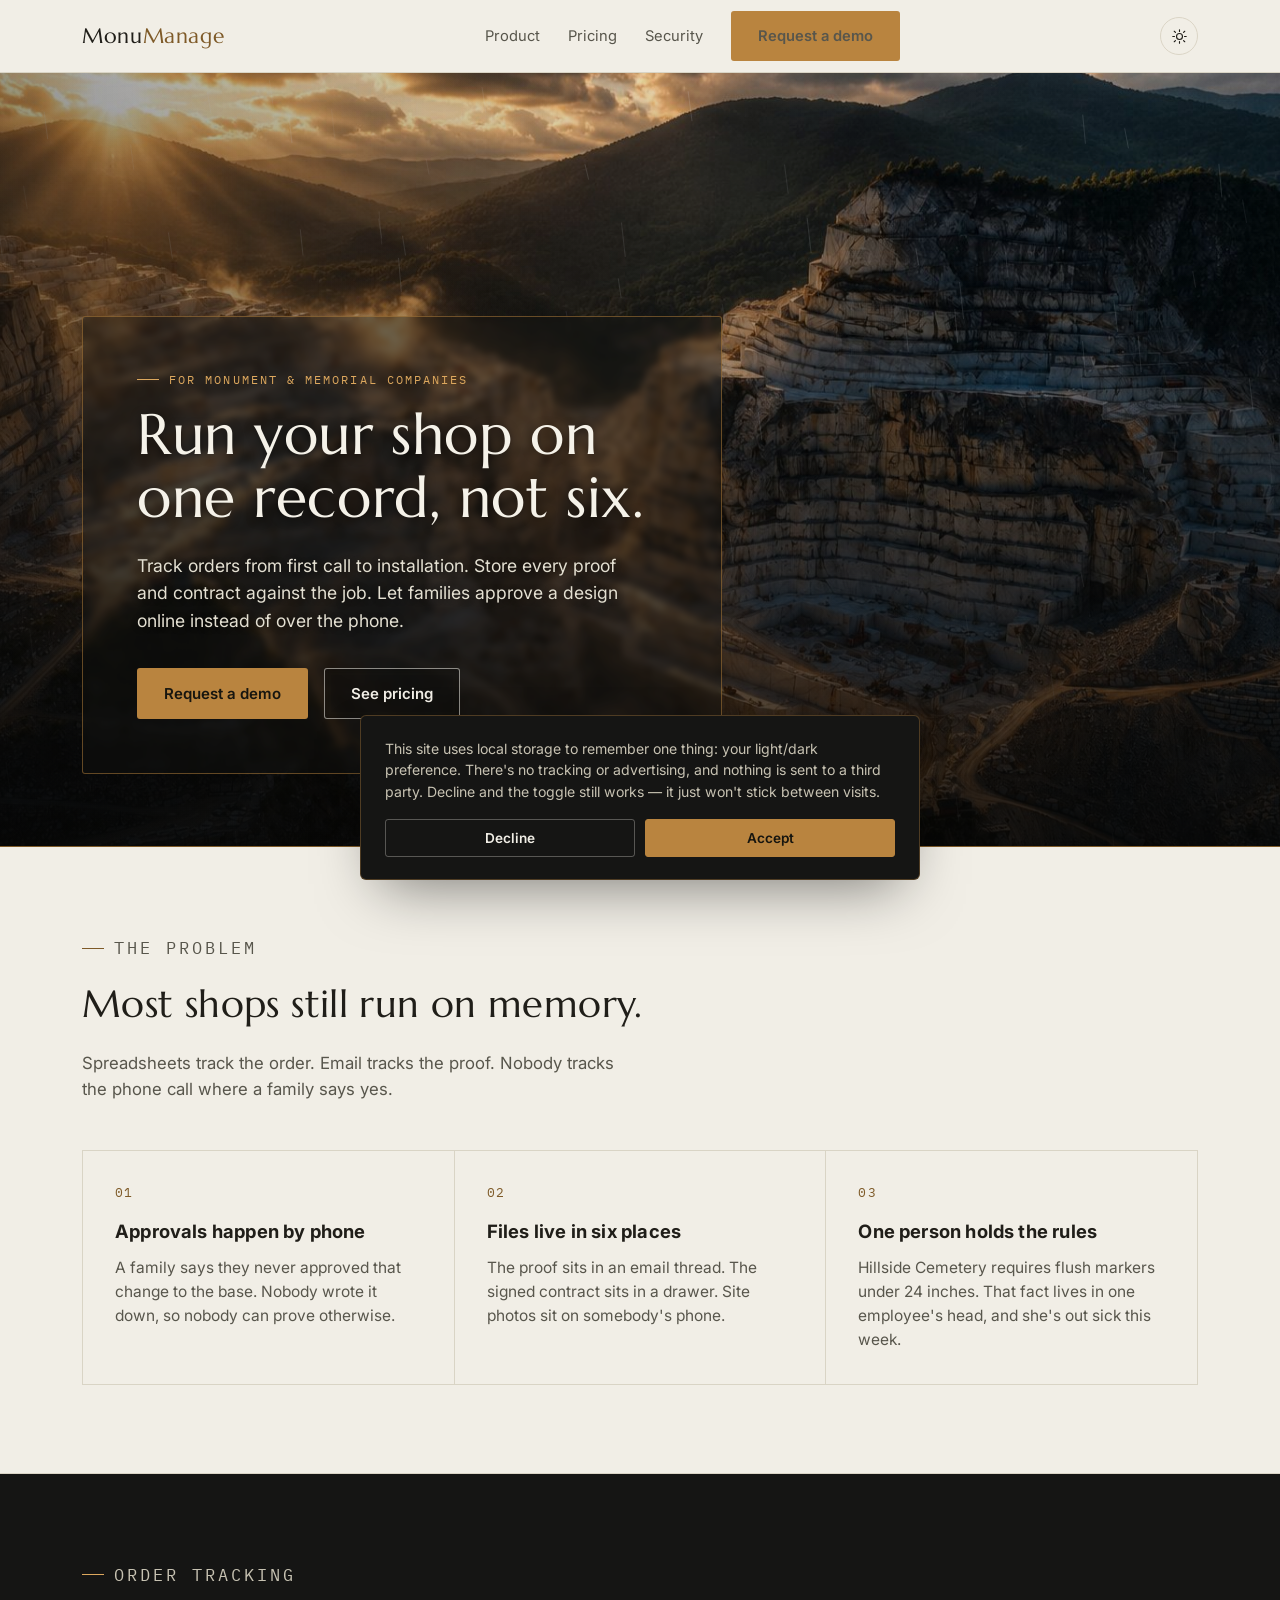
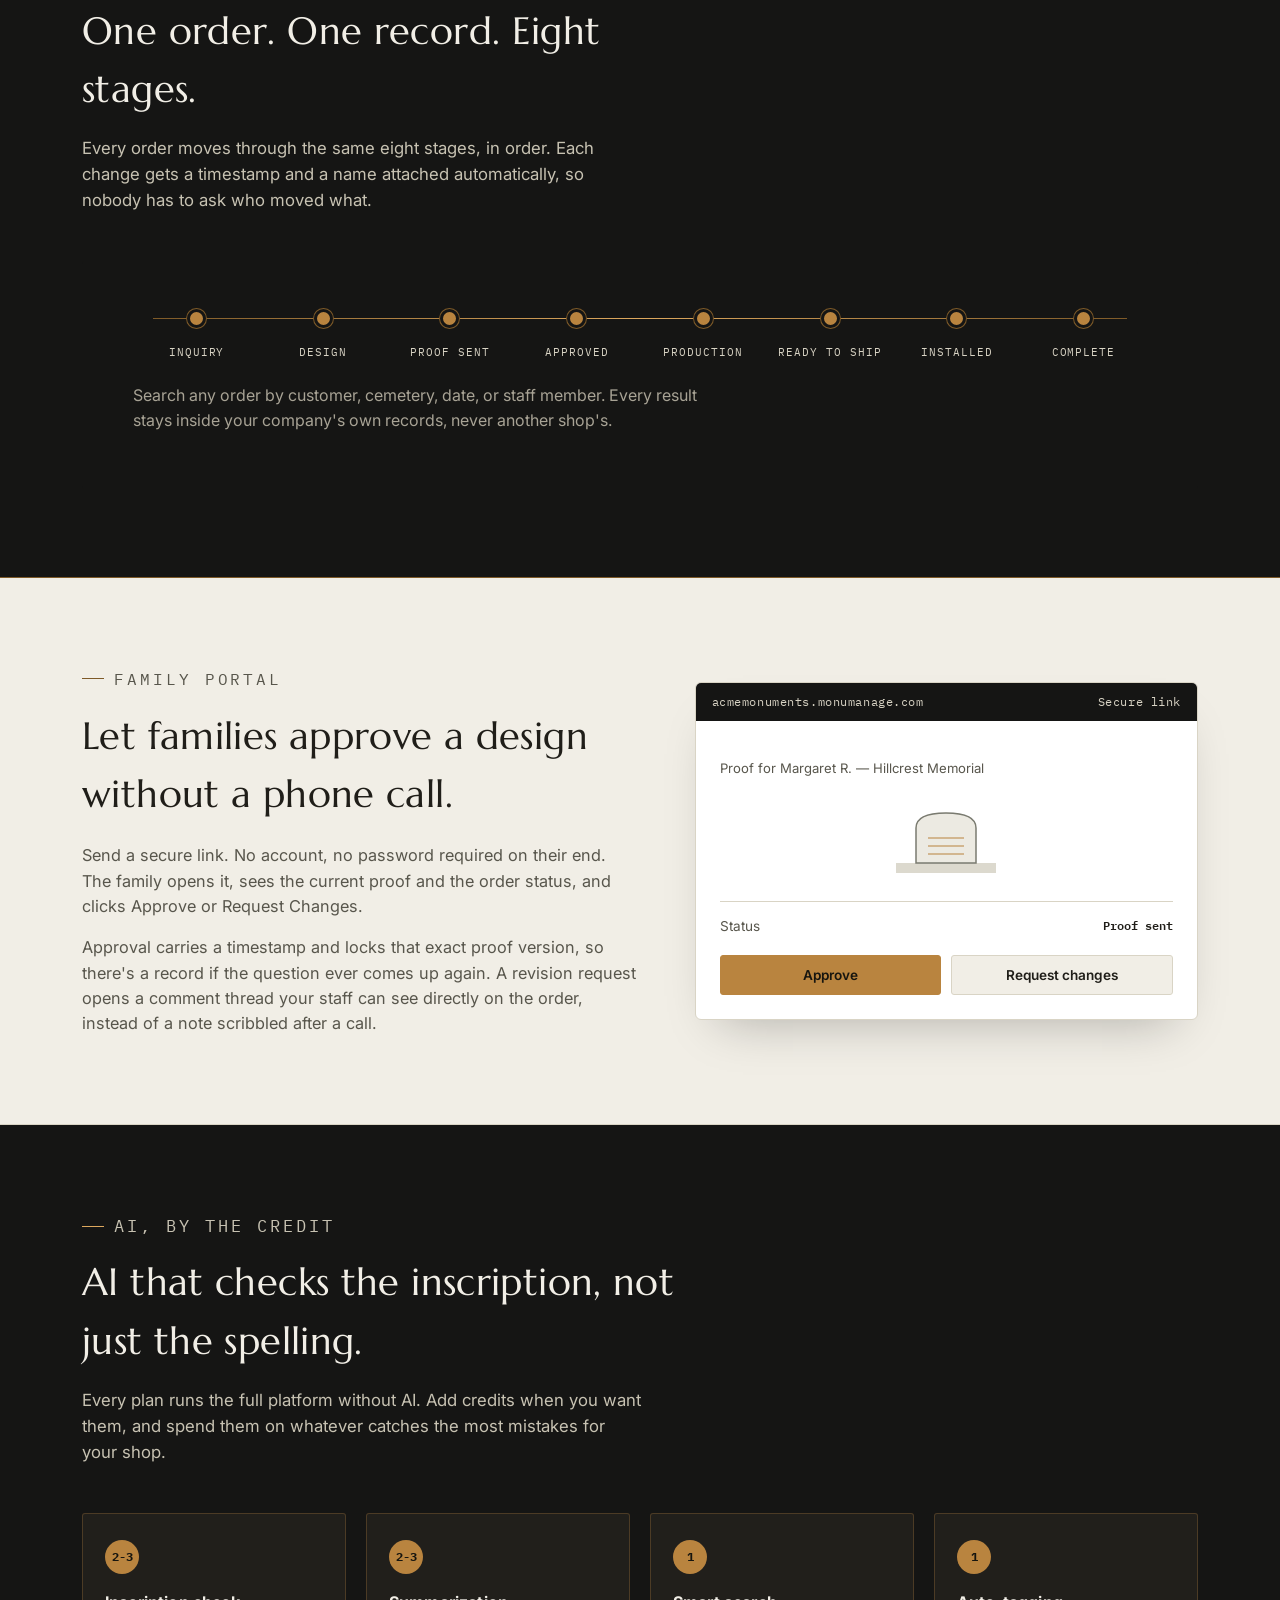
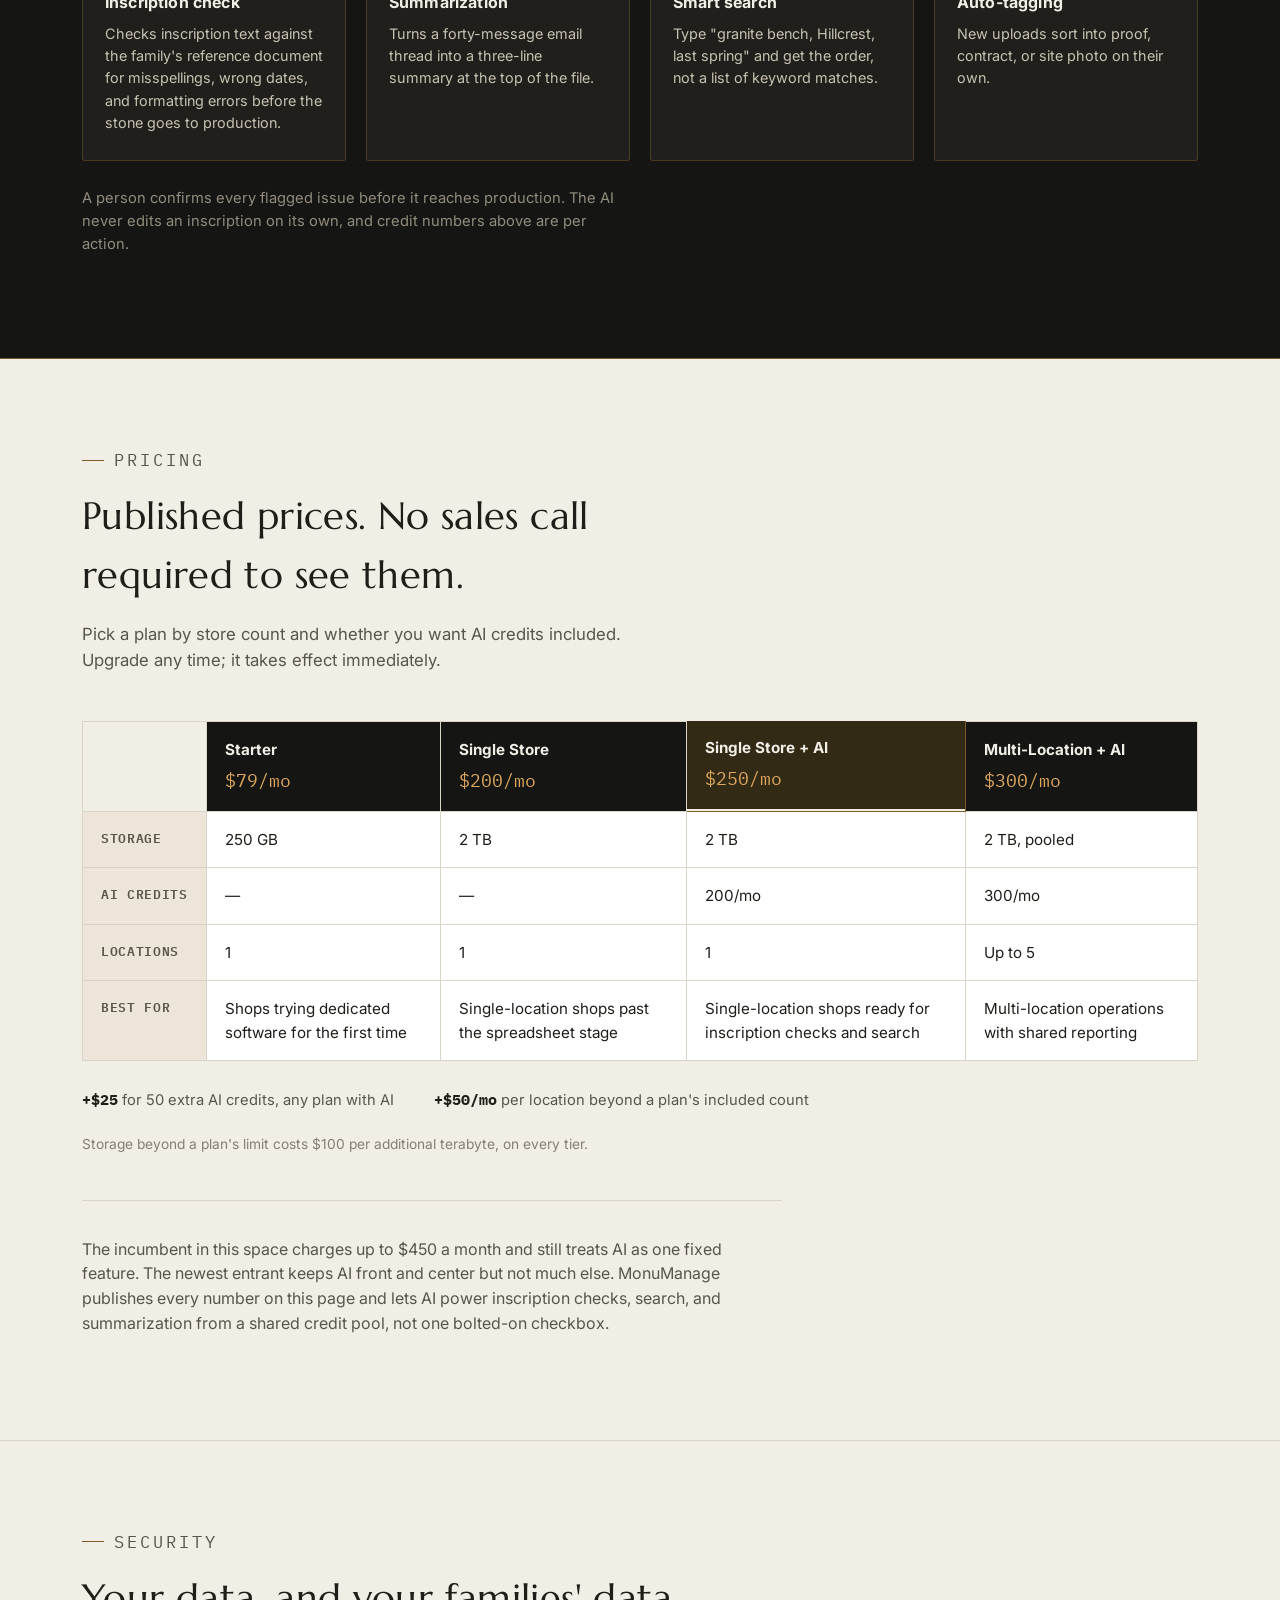
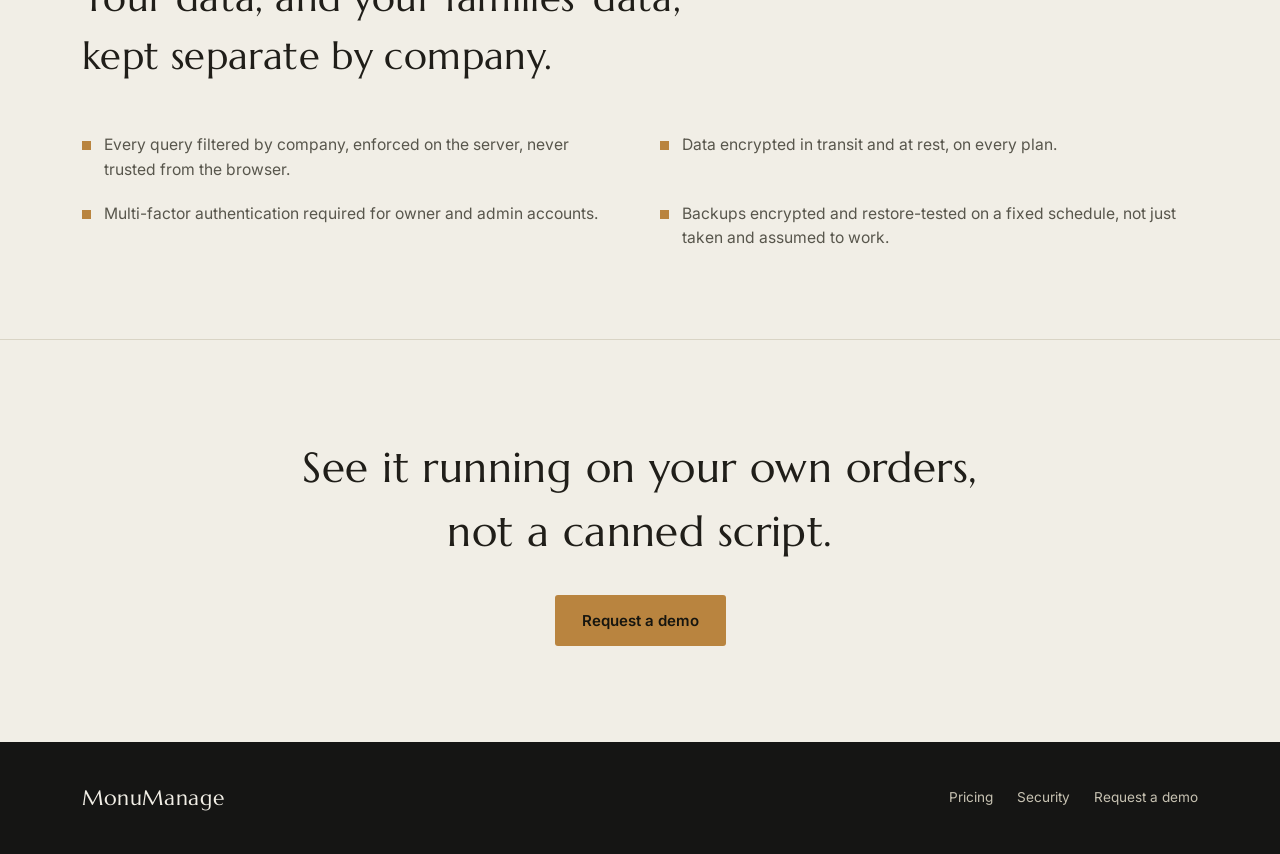
==== commit bb307f88: "v4" ====
--- a/index.html
+++ b/index.html
@@ -23,14 +23,19 @@
 <nav class="nav">
   <div class="wrap">
     <a href="index.html" class="wordmark">Monu<span>Manage</span></a>
-    <div class="nav-links">
+    <div class="nav-links" id="nav-links">
       <a href="#product">Product</a>
       <a href="#pricing">Pricing</a>
       <a href="#security">Security</a>
       <a href="demo.html" class="btn btn-gold nav-cta">Request a demo</a>
+    </div>
+    <div class="nav-controls">
       <button class="theme-toggle" type="button" aria-label="Switch to dark mode">
         <svg class="icon-sun" viewBox="0 0 24 24" fill="none" stroke="currentColor" stroke-width="1.6" stroke-linecap="round"><circle cx="12" cy="12" r="4.2"/><path d="M12 2.5v2.4M12 19.1v2.4M4.6 4.6l1.7 1.7M17.7 17.7l1.7 1.7M2.5 12h2.4M19.1 12h2.4M4.6 19.4l1.7-1.7M17.7 6.3l1.7-1.7"/></svg>
         <svg class="icon-moon" viewBox="0 0 24 24" fill="none" stroke="currentColor" stroke-width="1.6" stroke-linecap="round" stroke-linejoin="round"><path d="M20 14.5A8.5 8.5 0 1 1 9.5 4a6.8 6.8 0 0 0 10.5 10.5Z"/></svg>
+      </button>
+      <button class="nav-toggle" id="nav-toggle" type="button" aria-expanded="false" aria-controls="nav-links" aria-label="Open menu">
+        <span class="bars"><span></span><span></span><span></span></span>
       </button>
     </div>
   </div>
--- a/styles.css
+++ b/styles.css
@@ -42,7 +42,7 @@
   --panel-rgb: 26, 27, 25;
   --ink: #EDE9DD;
   --slate: #B7B2A0;
-  --slate-soft: #857F6E;
+  --slate-soft: #948D79;
   --line: #34342E;
 
   --graphite-rgb: 8, 8, 8;
@@ -50,7 +50,7 @@
 
   --gold: #DDA85E;
   --gold-light: #EFC488;
-  --gold-dark: #9A7038;
+  --gold-dark: #C4914F;
   --gold-rgb: 221, 168, 94;
 
   --dusk: #6E8AA1;
@@ -217,6 +217,12 @@
 
 .wordmark span { color: var(--gold-dark); }
 
+.nav-controls {
+  display: flex;
+  align-items: center;
+  gap: 10px;
+}
+
 .nav-links {
   display: flex;
   align-items: center;
@@ -227,14 +233,89 @@
   text-decoration: none;
   font-size: 0.92rem;
   color: var(--slate);
+  transition: color 0.15s ease;
 }
 
 .nav-links a:hover { color: var(--ink); }
 
 .nav-links .nav-cta { display: inline-flex; }
 
+/* hamburger toggle — hidden on desktop */
+.nav-toggle {
+  display: none;
+  width: 38px;
+  height: 38px;
+  border-radius: 50%;
+  border: 1px solid var(--line);
+  background: transparent;
+  cursor: pointer;
+  flex: 0 0 auto;
+  align-items: center;
+  justify-content: center;
+  transition: border-color 0.15s ease;
+}
+.nav-toggle:hover { border-color: var(--gold); }
+
+.nav-toggle .bars {
+  position: relative;
+  width: 16px;
+  height: 11px;
+}
+.nav-toggle .bars span {
+  position: absolute;
+  left: 0;
+  width: 100%;
+  height: 1.5px;
+  background: var(--ink);
+  border-radius: 1px;
+  transition: transform 0.25s ease, opacity 0.2s ease, top 0.25s ease;
+}
+.nav-toggle .bars span:nth-child(1) { top: 0; }
+.nav-toggle .bars span:nth-child(2) { top: 5px; }
+.nav-toggle .bars span:nth-child(3) { top: 10px; }
+
+.nav-toggle.is-open .bars span:nth-child(1) { top: 5px; transform: rotate(45deg); }
+.nav-toggle.is-open .bars span:nth-child(2) { opacity: 0; }
+.nav-toggle.is-open .bars span:nth-child(3) { top: 5px; transform: rotate(-45deg); }
+
 @media (max-width: 760px) {
-  .nav-links a:not(.nav-cta):not(.theme-toggle) { display: none; }
+  .nav-toggle { display: inline-flex; }
+
+  .nav-links {
+    position: absolute;
+    top: 100%;
+    left: 0;
+    right: 0;
+    flex-direction: column;
+    align-items: stretch;
+    gap: 0;
+    background: var(--panel);
+    border-bottom: 1px solid var(--line);
+    box-shadow: 0 20px 36px -22px rgba(0,0,0,0.4);
+    max-height: 0;
+    overflow: hidden;
+    opacity: 0;
+    pointer-events: none;
+    transition: max-height 0.3s ease, opacity 0.22s ease;
+  }
+
+  .nav-links.is-open {
+    max-height: 360px;
+    opacity: 1;
+    pointer-events: auto;
+  }
+
+  .nav-links a:not(.nav-cta) {
+    padding: 15px 20px;
+    border-bottom: 1px solid var(--line);
+    font-size: 1rem;
+  }
+
+  .nav-links .nav-cta {
+    display: flex;
+    margin: 16px 20px 20px;
+    justify-content: center;
+  }
 }
 
 /* theme toggle */
@@ -366,28 +447,6 @@
   object-fit: cover;
   display: block;
   will-change: transform;
-}
-
-/* On narrow screens, cover-cropping a wide landscape shot hides most of
-   the mountainside. Letterbox it instead so the full photo stays visible,
-   with the scrim carried by a blurred fill behind it. */
-@media (max-width: 700px) {
-  .hero { height: auto; min-height: 0; flex-direction: column; align-items: stretch; }
-  .hero-media { position: relative; inset: auto; background: var(--graphite); }
-  .hero-parallax-outer,
-  .hero-parallax { position: relative; inset: auto; width: 100%; height: auto; animation: none; }
-  .hero-photo {
-    position: relative;
-    width: 100%;
-    height: auto;
-    aspect-ratio: 3 / 2;
-    object-fit: contain;
-    background: var(--graphite);
-  }
-  .hero-rain { display: none; }
-  .hero-scrim { background: linear-gradient(180deg, rgba(6,6,5,0.05) 0%, rgba(6,6,5,0.15) 60%, rgba(6,6,5,0.92) 100%); }
-  .hero .wrap { padding-top: 28px; padding-bottom: 40px; }
-  .plaque { max-width: none; }
 }
 
 .hero-rain {
@@ -1192,6 +1251,12 @@
 }
 .form-error.is-visible { display: block; }
 
+[data-theme="dark"] .form-error {
+  background: rgba(220, 90, 75, 0.16);
+  border-color: rgba(220, 90, 75, 0.45);
+  color: #FF9686;
+}
+
 /* success panel */
 .success-panel { display: none; text-align: center; padding: 40px 20px 24px; }
 
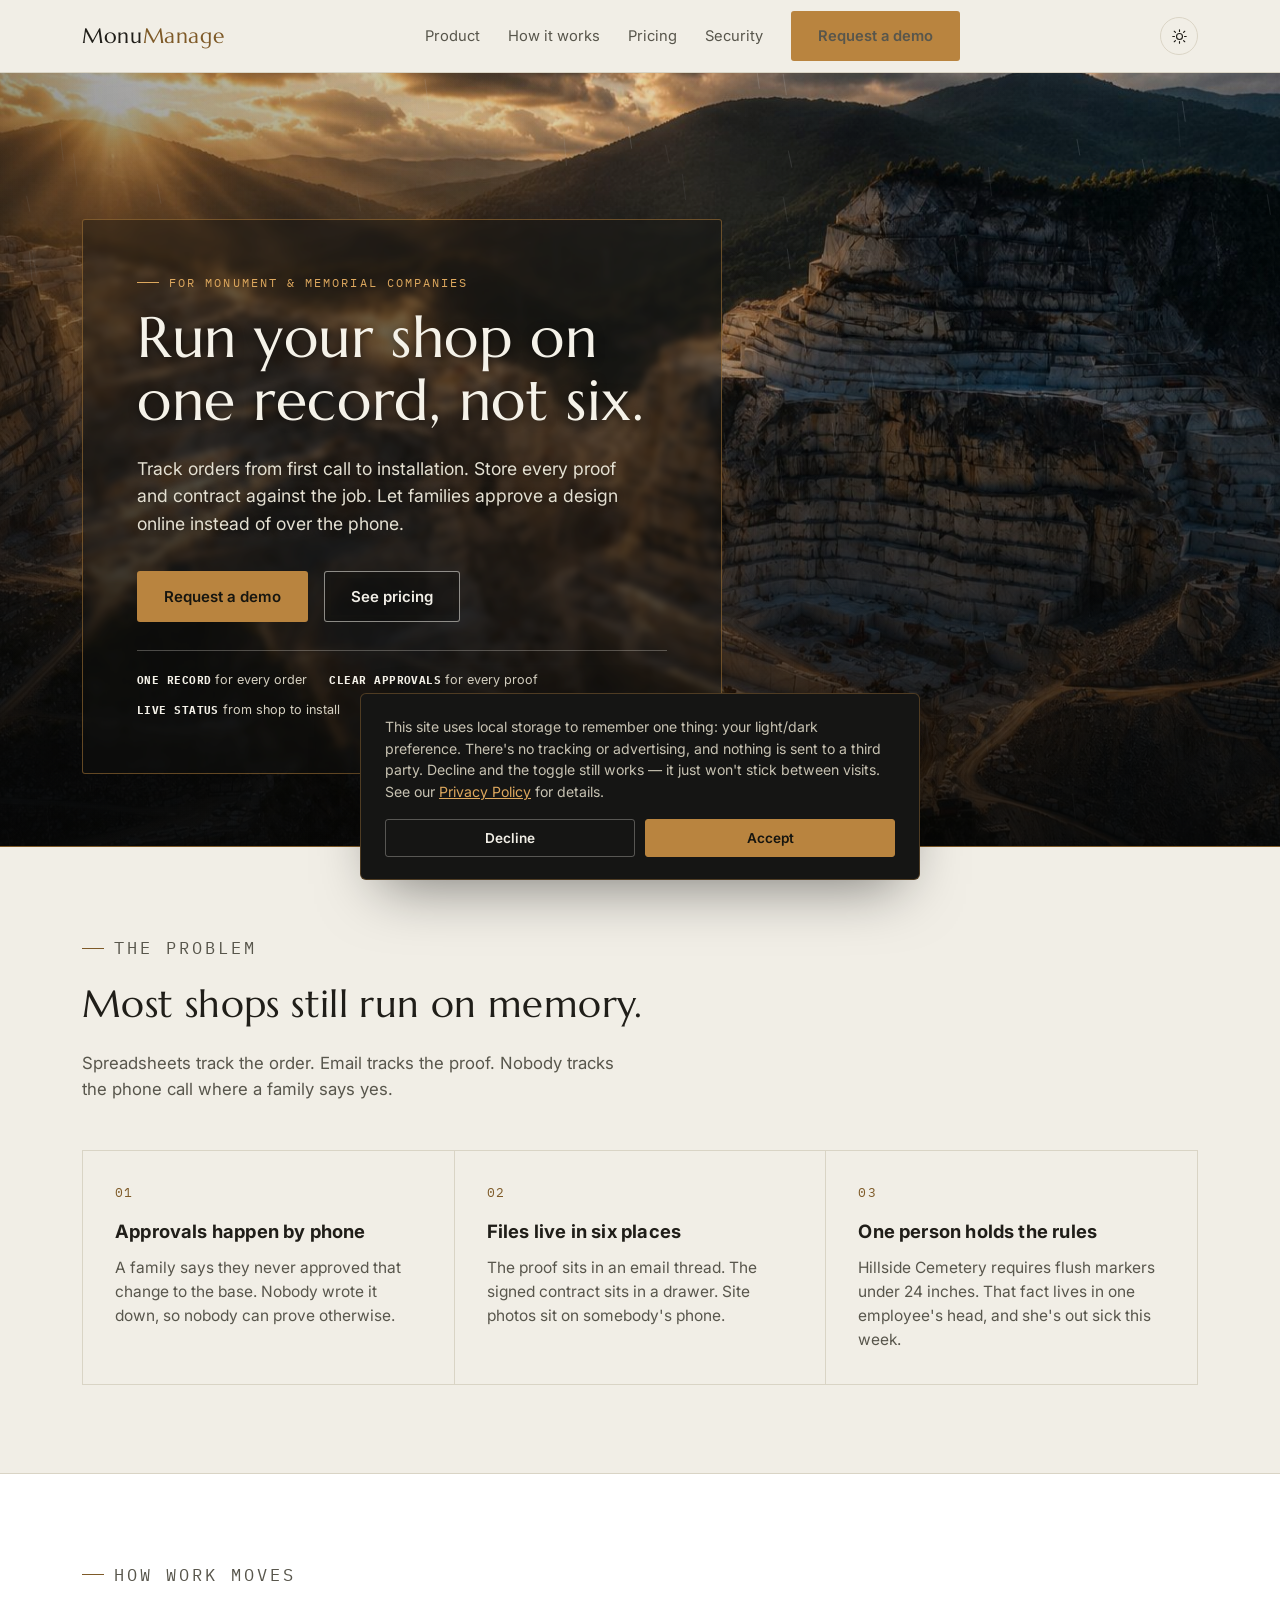
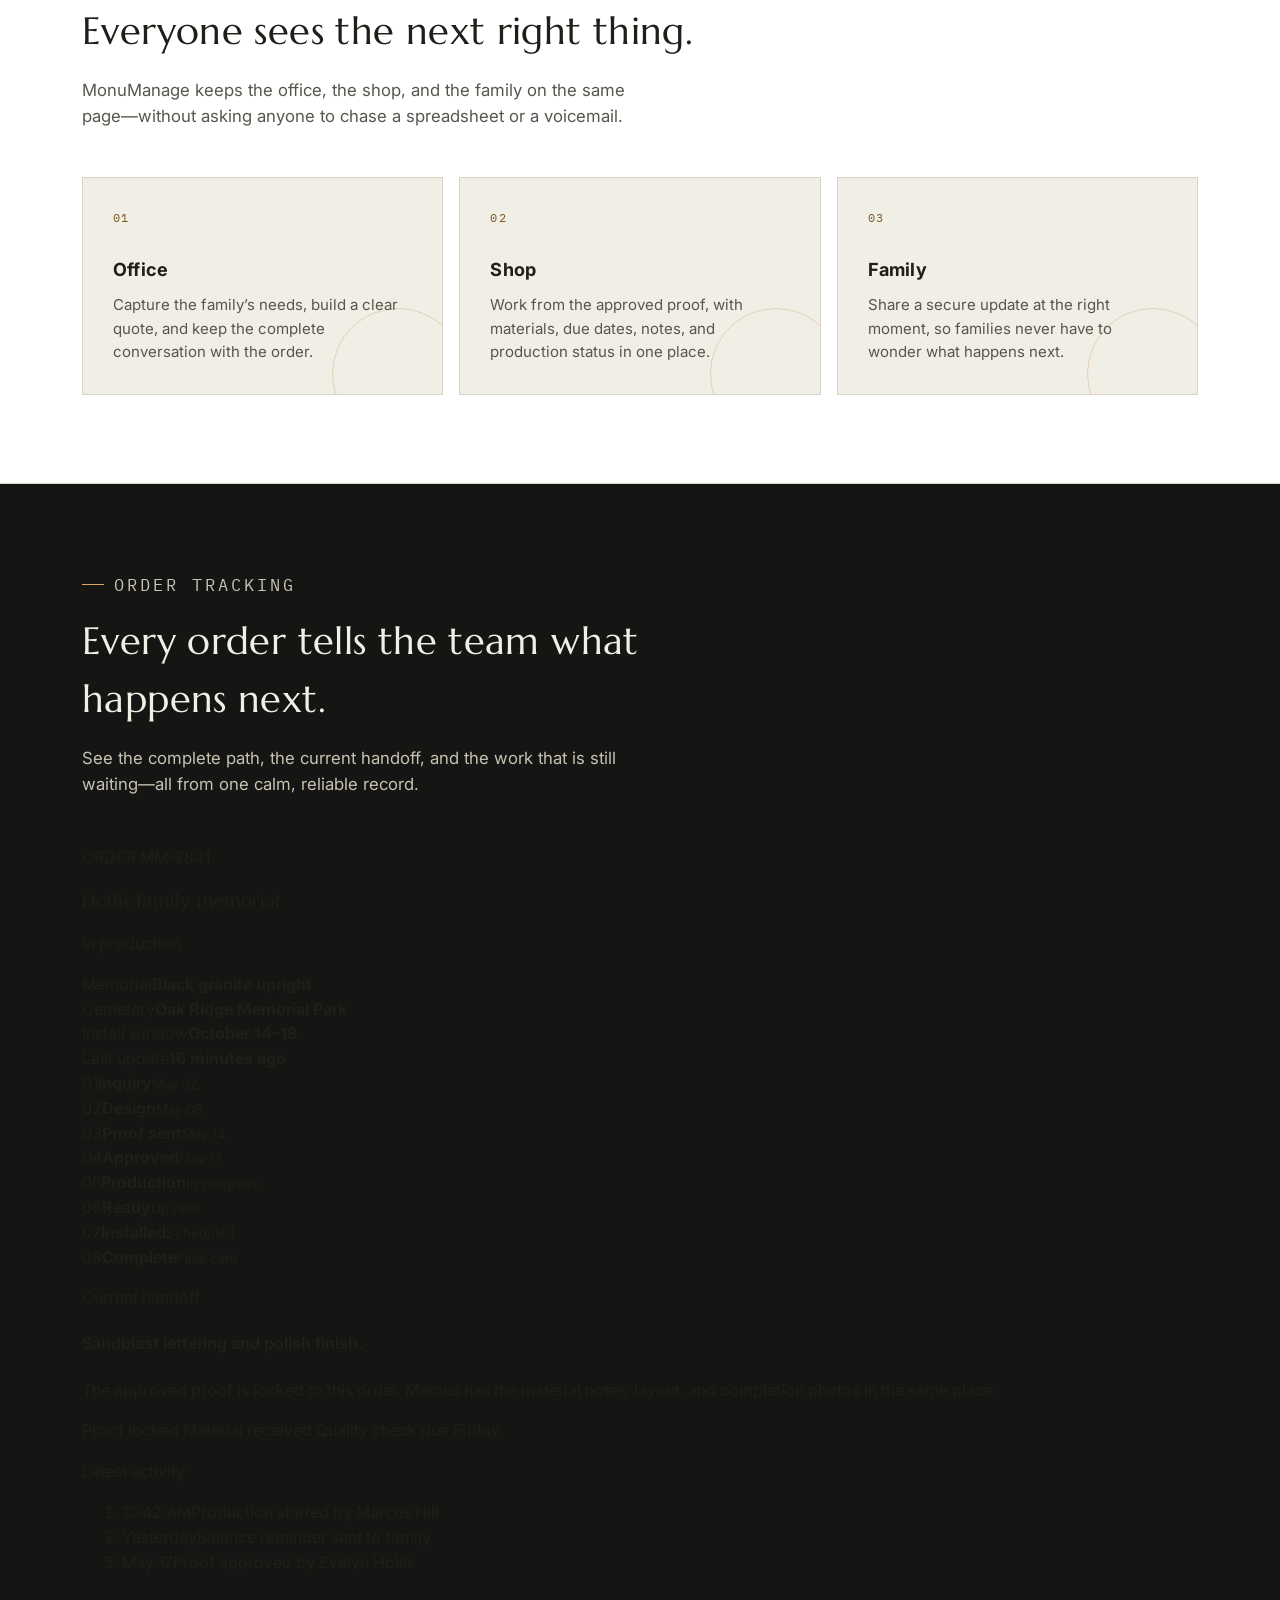
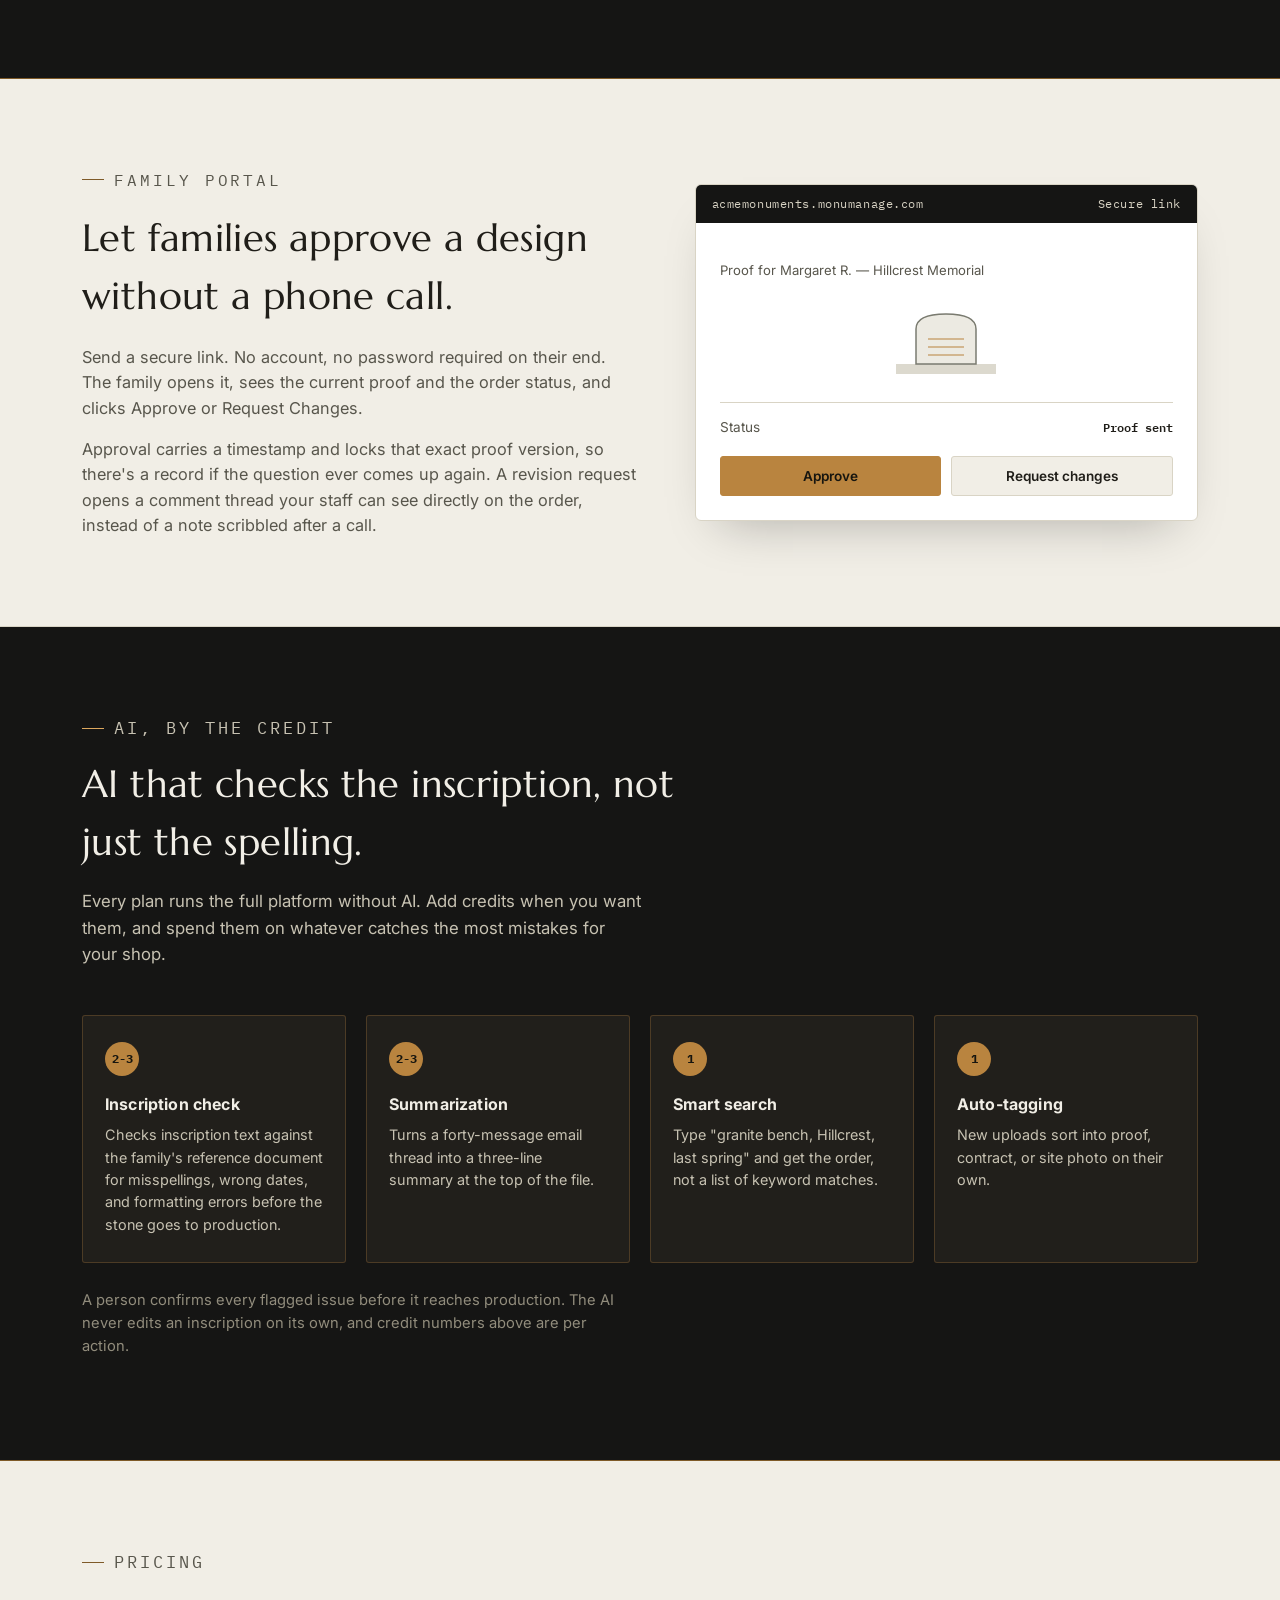
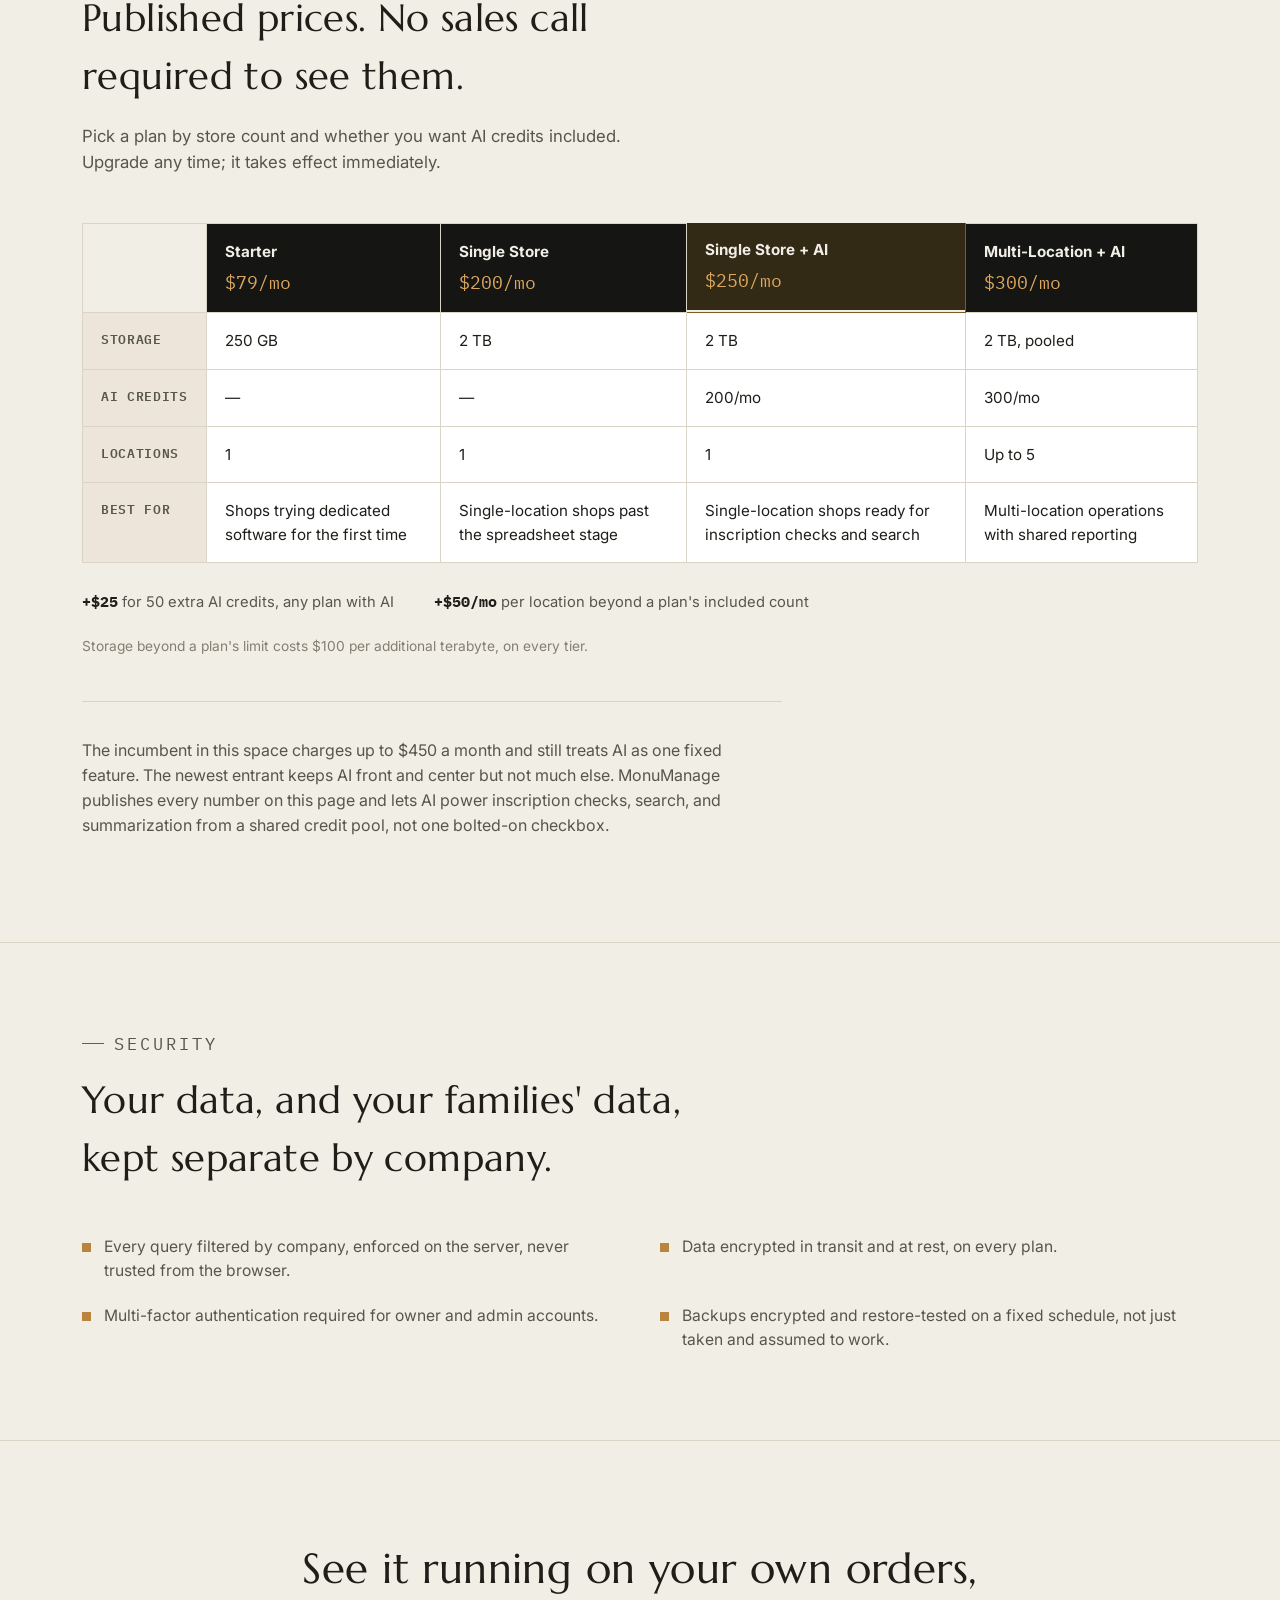
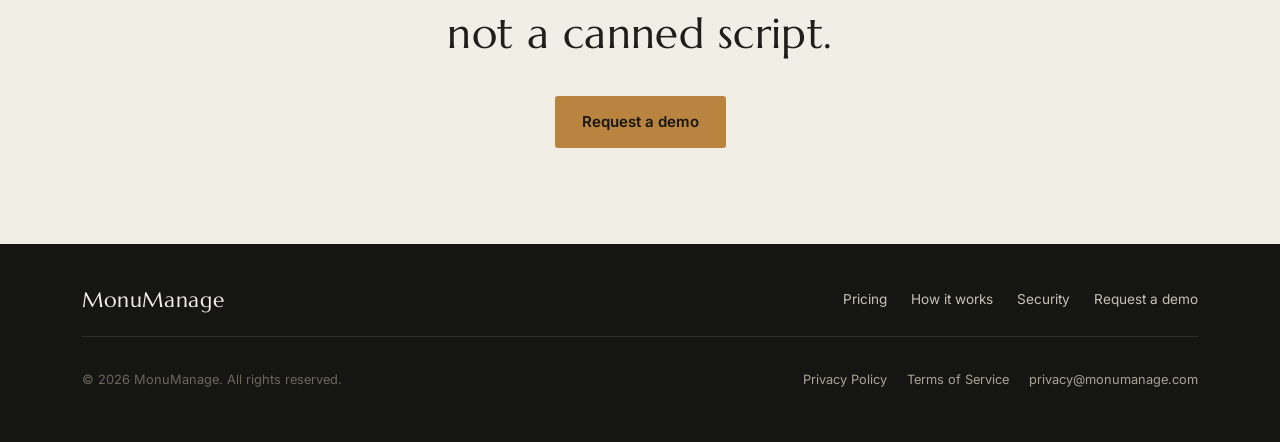
==== commit 64d52846: "v4" ====
--- a/index.html
+++ b/index.html
@@ -3,28 +3,34 @@
 <head>
 <meta charset="UTF-8">
 <meta name="viewport" content="width=device-width, initial-scale=1.0">
+<meta name="theme-color" content="#151514">
+<meta name="color-scheme" content="light dark">
 <title>MonuManage — Software for monument and memorial companies</title>
 <meta name="description" content="Track orders, store proofs, and let families approve designs online. Published pricing, built for monument and memorial companies.">
 <link rel="preconnect" href="https://fonts.googleapis.com">
 <link rel="preconnect" href="https://fonts.gstatic.com" crossorigin>
 <link href="https://fonts.googleapis.com/css2?family=Marcellus&family=Inter:wght@400;500;600;700&family=IBM+Plex+Mono:wght@400;500&display=swap" rel="stylesheet">
-<link rel="icon" href="/favicon.ico" sizes="any">
-<link rel="icon" href="/favicon-16x16.png" sizes="16x16" type="image/png">
-<link rel="icon" href="/favicon-32x32.png" sizes="32x32" type="image/png">
-<link rel="icon" href="/favicon-48x48.png" sizes="48x48" type="image/png">
-<link rel="apple-touch-icon" href="/apple-touch-icon.png">
-<link rel="manifest" href="/site.webmanifest">
+<link rel="icon" href="favicon.ico" sizes="any">
+<link rel="icon" href="favicon-16x16.png" sizes="16x16" type="image/png">
+<link rel="icon" href="favicon-32x32.png" sizes="32x32" type="image/png">
+<link rel="icon" href="favicon-48x48.png" sizes="48x48" type="image/png">
+<link rel="apple-touch-icon" href="apple-touch-icon.png">
+<link rel="manifest" href="site.webmanifest">
+<link rel="canonical" href="https://www.monumanage.com/">
 <link rel="stylesheet" href="styles.css">
 </head>
 <body>
 
+<a class="skip-link" href="#main-content">Skip to main content</a>
+
 <div class="scroll-progress" aria-hidden="true"></div>
 
-<nav class="nav">
+<nav class="nav" aria-label="Primary navigation">
   <div class="wrap">
     <a href="index.html" class="wordmark">Monu<span>Manage</span></a>
     <div class="nav-links" id="nav-links">
       <a href="#product">Product</a>
+      <a href="#workflow">How it works</a>
       <a href="#pricing">Pricing</a>
       <a href="#security">Security</a>
       <a href="demo.html" class="btn btn-gold nav-cta">Request a demo</a>
@@ -60,10 +66,16 @@
         <a href="demo.html" class="btn btn-gold">Request a demo</a>
         <a href="#pricing" class="btn btn-outline-photo">See pricing</a>
       </div>
+      <div class="hero-trust" aria-label="What MonuManage gives your team">
+        <span><strong>One record</strong> for every order</span>
+        <span><strong>Clear approvals</strong> for every proof</span>
+        <span><strong>Live status</strong> from shop to install</span>
+      </div>
     </div>
   </div>
 </header>
 
+<main id="main-content">
 <section class="section" id="problem">
   <div class="wrap">
     <div class="section-head reveal">
@@ -91,25 +103,84 @@
   </div>
 </section>
 
+<section class="section workflow-section" id="workflow">
+  <div class="wrap">
+    <div class="section-head reveal">
+      <p class="eyebrow">How work moves</p>
+      <h2>Everyone sees the next right thing.</h2>
+      <p>MonuManage keeps the office, the shop, and the family on the same page—without asking anyone to chase a spreadsheet or a voicemail.</p>
+    </div>
+    <div class="handoff-grid reveal">
+      <article class="handoff-card">
+        <span class="handoff-number">01</span>
+        <h3>Office</h3>
+        <p>Capture the family’s needs, build a clear quote, and keep the complete conversation with the order.</p>
+      </article>
+      <article class="handoff-card">
+        <span class="handoff-number">02</span>
+        <h3>Shop</h3>
+        <p>Work from the approved proof, with materials, due dates, notes, and production status in one place.</p>
+      </article>
+      <article class="handoff-card">
+        <span class="handoff-number">03</span>
+        <h3>Family</h3>
+        <p>Share a secure update at the right moment, so families never have to wonder what happens next.</p>
+      </article>
+    </div>
+  </div>
+</section>
+
 <section class="section section-dark" id="product">
   <div class="wrap">
     <div class="section-head reveal">
       <p class="eyebrow on-dark">Order tracking</p>
-      <h2>One order. One record. Eight stages.</h2>
-      <p>Every order moves through the same eight stages, in order. Each change gets a timestamp and a name attached automatically, so nobody has to ask who moved what.</p>
-    </div>
-    <div class="stepper-frame reveal">
-      <div class="stepper">
-        <div class="stage"><div class="pin"></div><div class="label">Inquiry</div></div>
-        <div class="stage"><div class="pin"></div><div class="label">Design</div></div>
-        <div class="stage"><div class="pin"></div><div class="label">Proof sent</div></div>
-        <div class="stage"><div class="pin"></div><div class="label">Approved</div></div>
-        <div class="stage"><div class="pin"></div><div class="label">Production</div></div>
-        <div class="stage"><div class="pin"></div><div class="label">Ready to ship</div></div>
-        <div class="stage"><div class="pin"></div><div class="label">Installed</div></div>
-        <div class="stage"><div class="pin"></div><div class="label">Complete</div></div>
-      </div>
-      <p class="stepper-note">Search any order by customer, cemetery, date, or staff member. Every result stays inside your company's own records, never another shop's.</p>
+      <h2>Every order tells the team what happens next.</h2>
+      <p>See the complete path, the current handoff, and the work that is still waiting—all from one calm, reliable record.</p>
+    </div>
+    <div class="order-tracking reveal" aria-label="Order tracking preview for the Hollis family memorial">
+      <div class="order-tracking-head">
+        <div>
+          <p class="order-code">ORDER MM-2841</p>
+          <h3>Hollis family memorial</h3>
+        </div>
+        <p class="order-status"><span></span>In production</p>
+      </div>
+      <div class="order-facts">
+        <div><span>Memorial</span><strong>Black granite upright</strong></div>
+        <div><span>Cemetery</span><strong>Oak Ridge Memorial Park</strong></div>
+        <div><span>Install window</span><strong>October 14–18</strong></div>
+        <div><span>Last update</span><strong>16 minutes ago</strong></div>
+      </div>
+      <div class="order-stages" aria-label="Order stages">
+        <div class="order-stage is-done"><span>01</span><strong>Inquiry</strong><small>May 02</small></div>
+        <div class="order-stage is-done"><span>02</span><strong>Design</strong><small>May 08</small></div>
+        <div class="order-stage is-done"><span>03</span><strong>Proof sent</strong><small>May 14</small></div>
+        <div class="order-stage is-done"><span>04</span><strong>Approved</strong><small>May 17</small></div>
+        <div class="order-stage is-current" aria-current="step"><span>05</span><strong>Production</strong><small>In progress</small></div>
+        <div class="order-stage"><span>06</span><strong>Ready</strong><small>Up next</small></div>
+        <div class="order-stage"><span>07</span><strong>Installed</strong><small>Scheduled</small></div>
+        <div class="order-stage"><span>08</span><strong>Complete</strong><small>Final care</small></div>
+      </div>
+      <div class="order-workspace">
+        <div class="order-current-work">
+          <p class="mini-label">Current handoff</p>
+          <h4>Sandblast lettering and polish finish.</h4>
+          <p>The approved proof is locked to this order. Marcus has the material notes, layout, and completion photos in the same place.</p>
+          <div class="work-checklist">
+            <span class="is-complete">Proof locked</span>
+            <span class="is-complete">Material received</span>
+            <span>Quality check due Friday</span>
+          </div>
+        </div>
+        <aside class="order-history" aria-label="Latest order activity">
+          <p class="mini-label">Latest activity</p>
+          <ol>
+            <li><time>10:42 AM</time><span>Production started by Marcus Hill</span></li>
+            <li><time>Yesterday</time><span>Balance reminder sent to family</span></li>
+            <li><time>May 17</time><span>Proof approved by Evelyn Hollis</span></li>
+          </ol>
+        </aside>
+      </div>
     </div>
   </div>
 </section>
@@ -143,7 +214,7 @@
             <textarea placeholder="What should change on the proof?" rows="2"></textarea>
             <button type="button" class="send-comment">Send to shop</button>
           </div>
-          <p class="comment-sent">Sent — this appears as a comment thread directly on the order for staff to see.</p>
+          <p class="comment-sent" role="status" aria-live="polite">Sent — this appears as a comment thread directly on the order for staff to see.</p>
         </div>
       </div>
     </div>
@@ -267,19 +338,32 @@
   </div>
 </section>
 
+</main>
+
 <footer class="footer">
   <div class="wrap">
-    <a href="index.html" class="wordmark" style="color:#F1EEE6;">MonuManage</a>
-    <div class="footer-links">
-      <a href="#pricing">Pricing</a>
-      <a href="#security">Security</a>
-      <a href="demo.html">Request a demo</a>
+    <div class="footer-top">
+      <a href="index.html" class="wordmark" style="color:#F1EEE6;">MonuManage</a>
+      <div class="footer-links">
+        <a href="#pricing">Pricing</a>
+        <a href="#workflow">How it works</a>
+        <a href="#security">Security</a>
+        <a href="demo.html">Request a demo</a>
+      </div>
+    </div>
+    <div class="footer-bottom">
+      <p>&copy; <span id="footer-year">2026</span> MonuManage. All rights reserved.</p>
+      <div class="footer-legal-links">
+        <a href="privacy.html">Privacy Policy</a>
+        <a href="terms.html">Terms of Service</a>
+        <a href="mailto:privacy@monumanage.com">privacy@monumanage.com</a>
+      </div>
     </div>
   </div>
 </footer>
 
 <div class="cookie-banner" id="cookie-banner" role="dialog" aria-label="Cookie preferences">
-  <p>This site uses local storage to remember one thing: your light/dark preference. There's no tracking or advertising, and nothing is sent to a third party. Decline and the toggle still works — it just won't stick between visits.</p>
+  <p>This site uses local storage to remember one thing: your light/dark preference. There's no tracking or advertising, and nothing is sent to a third party. Decline and the toggle still works — it just won't stick between visits. See our <a href="privacy.html">Privacy Policy</a> for details.</p>
   <div class="cookie-actions">
     <button type="button" class="cookie-decline">Decline</button>
     <button type="button" class="cookie-accept">Accept</button>
--- a/styles.css
+++ b/styles.css
@@ -79,6 +79,23 @@
 
 a { color: inherit; }
 img, svg { display: block; max-width: 100%; }
+
+.skip-link {
+  position: fixed;
+  top: 12px;
+  left: 12px;
+  z-index: 100;
+  padding: 10px 14px;
+  transform: translateY(-160%);
+  border-radius: var(--radius);
+  background: var(--gold);
+  color: #16150F;
+  font-weight: 700;
+  text-decoration: none;
+  transition: transform 0.2s ease;
+}
+
+.skip-link:focus { transform: translateY(0); }
 
 .wrap {
   max-width: var(--wrap);
@@ -508,6 +525,32 @@
   flex-wrap: wrap;
 }
 
+.hero-trust {
+  display: flex;
+  flex-wrap: wrap;
+  gap: 10px 22px;
+  margin-top: 28px;
+  padding-top: 19px;
+  border-top: 1px solid rgba(241, 238, 230, 0.28);
+  color: #D6D1C2;
+  font-size: 0.79rem;
+}
+
+.hero-trust span { white-space: nowrap; }
+
+.hero-trust strong {
+  color: #F5F2E9;
+  font-family: var(--mono);
+  font-size: 0.7rem;
+  letter-spacing: 0.04em;
+  text-transform: uppercase;
+}
+
+@media (max-width: 560px) {
+  .hero-trust { display: grid; gap: 8px; }
+  .hero-trust span { white-space: normal; }
+}
+
 /* ---------- pain grid ---------- */
 .pain-grid {
   display: grid;
@@ -638,6 +681,76 @@
   margin-top: 22px;
   font-size: 1rem;
   max-width: 60ch;
+}
+
+/* ---------- workflow handoffs ---------- */
+.workflow-section { background: var(--panel); }
+
+.handoff-grid {
+  display: grid;
+  grid-template-columns: repeat(3, 1fr);
+  gap: 16px;
+}
+
+.handoff-card {
+  min-height: 218px;
+  position: relative;
+  padding: 30px;
+  border: 1px solid var(--line);
+  background: var(--bg);
+  overflow: hidden;
+  transition: background 0.25s ease, border-color 0.25s ease, transform 0.25s ease, box-shadow 0.25s ease;
+}
+
+.handoff-card::after {
+  content: "";
+  position: absolute;
+  right: -22px;
+  bottom: -46px;
+  width: 130px;
+  height: 130px;
+  border: 1px solid rgba(var(--gold-rgb), 0.28);
+  border-radius: 50%;
+}
+
+.handoff-card:hover {
+  transform: translateY(-4px);
+  border-color: rgba(var(--gold-rgb), 0.72);
+  background: var(--panel);
+  box-shadow: 0 20px 34px -28px rgba(0, 0, 0, 0.46);
+}
+
+.handoff-number {
+  position: relative;
+  z-index: 1;
+  display: block;
+  margin-bottom: 28px;
+  color: var(--gold-dark);
+  font-family: var(--mono);
+  font-size: 0.78rem;
+  letter-spacing: 0.12em;
+}
+
+.handoff-card h3 {
+  position: relative;
+  z-index: 1;
+  margin-bottom: 10px;
+  font-family: var(--sans);
+  font-size: 1.13rem;
+  font-weight: 700;
+}
+
+.handoff-card p {
+  position: relative;
+  z-index: 1;
+  margin: 0;
+  color: var(--slate);
+  font-size: 0.94rem;
+}
+
+@media (max-width: 820px) {
+  .handoff-grid { grid-template-columns: 1fr; }
+  .handoff-card { min-height: 0; }
 }
 
 /* ---------- family portal ---------- */
@@ -1012,6 +1125,12 @@
 
 .footer .wrap {
   display: flex;
+  flex-direction: column;
+  gap: 20px;
+}
+
+.footer-top {
+  display: flex;
   justify-content: space-between;
   align-items: center;
   flex-wrap: wrap;
@@ -1021,7 +1140,103 @@
 .footer a { text-decoration: none; color: #C7C2B2; }
 .footer a:hover { color: var(--gold-light); }
 
-.footer-links { display: flex; gap: 24px; }
+.footer-links { display: flex; gap: 24px; flex-wrap: wrap; }
+
+.footer-bottom {
+  display: flex;
+  justify-content: space-between;
+  align-items: center;
+  flex-wrap: wrap;
+  gap: 12px;
+  padding-top: 20px;
+  border-top: 1px solid rgba(241,238,230,0.1);
+  font-size: 0.8rem;
+  color: #6B6759;
+}
+
+.footer-legal-links { display: flex; gap: 20px; flex-wrap: wrap; }
+.footer-legal-links a { color: #A9A492; }
+
+/* ---------- legal / prose pages ---------- */
+.legal-hero { padding: 56px 0 0; }
+.legal-hero .lede { max-width: 62ch; }
+.legal-updated {
+  font-family: var(--mono);
+  font-size: 0.78rem;
+  color: var(--slate-soft);
+  margin-top: 10px;
+}
+
+.legal-body {
+  max-width: 74ch;
+  margin: 0 auto;
+  padding: 48px 0 96px;
+}
+
+.legal-body h2 {
+  font-size: 1.35rem;
+  margin-top: 44px;
+  margin-bottom: 14px;
+}
+.legal-body h2:first-child { margin-top: 0; }
+
+.legal-body h3 {
+  font-size: 1.05rem;
+  margin-top: 28px;
+  margin-bottom: 10px;
+}
+
+.legal-body p, .legal-body li { color: var(--slate); line-height: 1.7; }
+.legal-body p { margin: 0 0 16px; }
+.legal-body ul, .legal-body ol { margin: 0 0 16px; padding-left: 22px; }
+.legal-body li { margin-bottom: 8px; }
+.legal-body a { color: var(--gold-dark); text-decoration: underline; }
+
+.legal-notice {
+  background: var(--panel);
+  border: 1px solid var(--line);
+  border-left: 3px solid var(--gold);
+  border-radius: var(--radius);
+  padding: 16px 20px;
+  margin: 0 0 32px;
+  font-size: 0.92rem;
+}
+.legal-notice p { margin: 0; color: var(--slate); }
+
+.legal-toc {
+  display: flex;
+  flex-wrap: wrap;
+  gap: 8px 18px;
+  margin: 0 0 32px;
+  padding: 18px 20px;
+  background: var(--panel);
+  border: 1px solid var(--line);
+  border-radius: var(--radius);
+  font-size: 0.85rem;
+}
+.legal-toc a { text-decoration: none; }
+.legal-toc a:hover { text-decoration: underline; }
+
+/* ---------- consent checkbox on forms ---------- */
+.field-consent {
+  display: flex;
+  gap: 10px;
+  align-items: flex-start;
+  margin: 4px 0 22px;
+}
+.field-consent input[type="checkbox"] {
+  margin-top: 3px;
+  width: 16px;
+  height: 16px;
+  accent-color: var(--gold);
+  flex-shrink: 0;
+}
+.field-consent label {
+  font-size: 0.85rem;
+  color: var(--slate);
+  line-height: 1.5;
+}
+.field-consent a { color: var(--gold-dark); text-decoration: underline; }
 
 /* ---------- cookie consent ---------- */
 .cookie-banner {
@@ -1051,6 +1266,7 @@
   color: #C7C2B2;
   line-height: 1.55;
 }
+.cookie-banner p a { color: var(--gold-light); text-decoration: underline; }
 
 .cookie-banner .cookie-actions {
   display: flex;
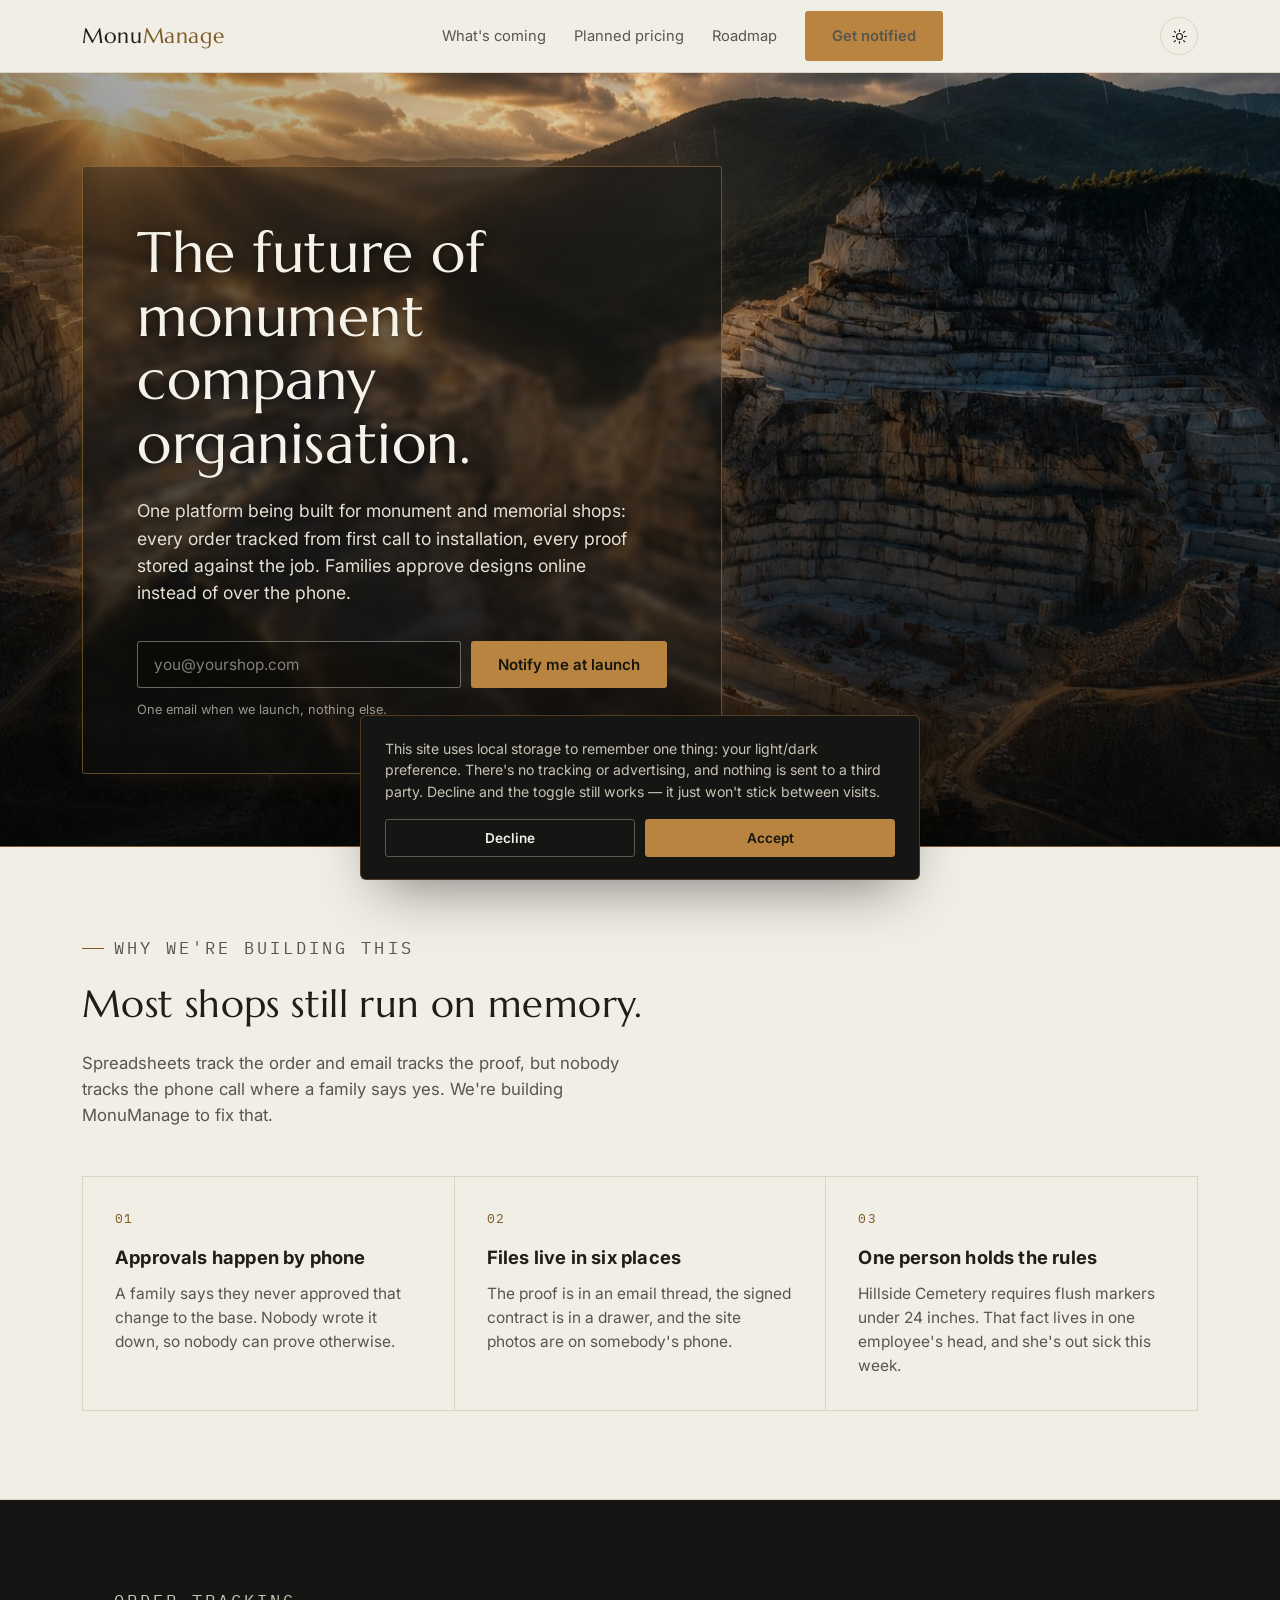
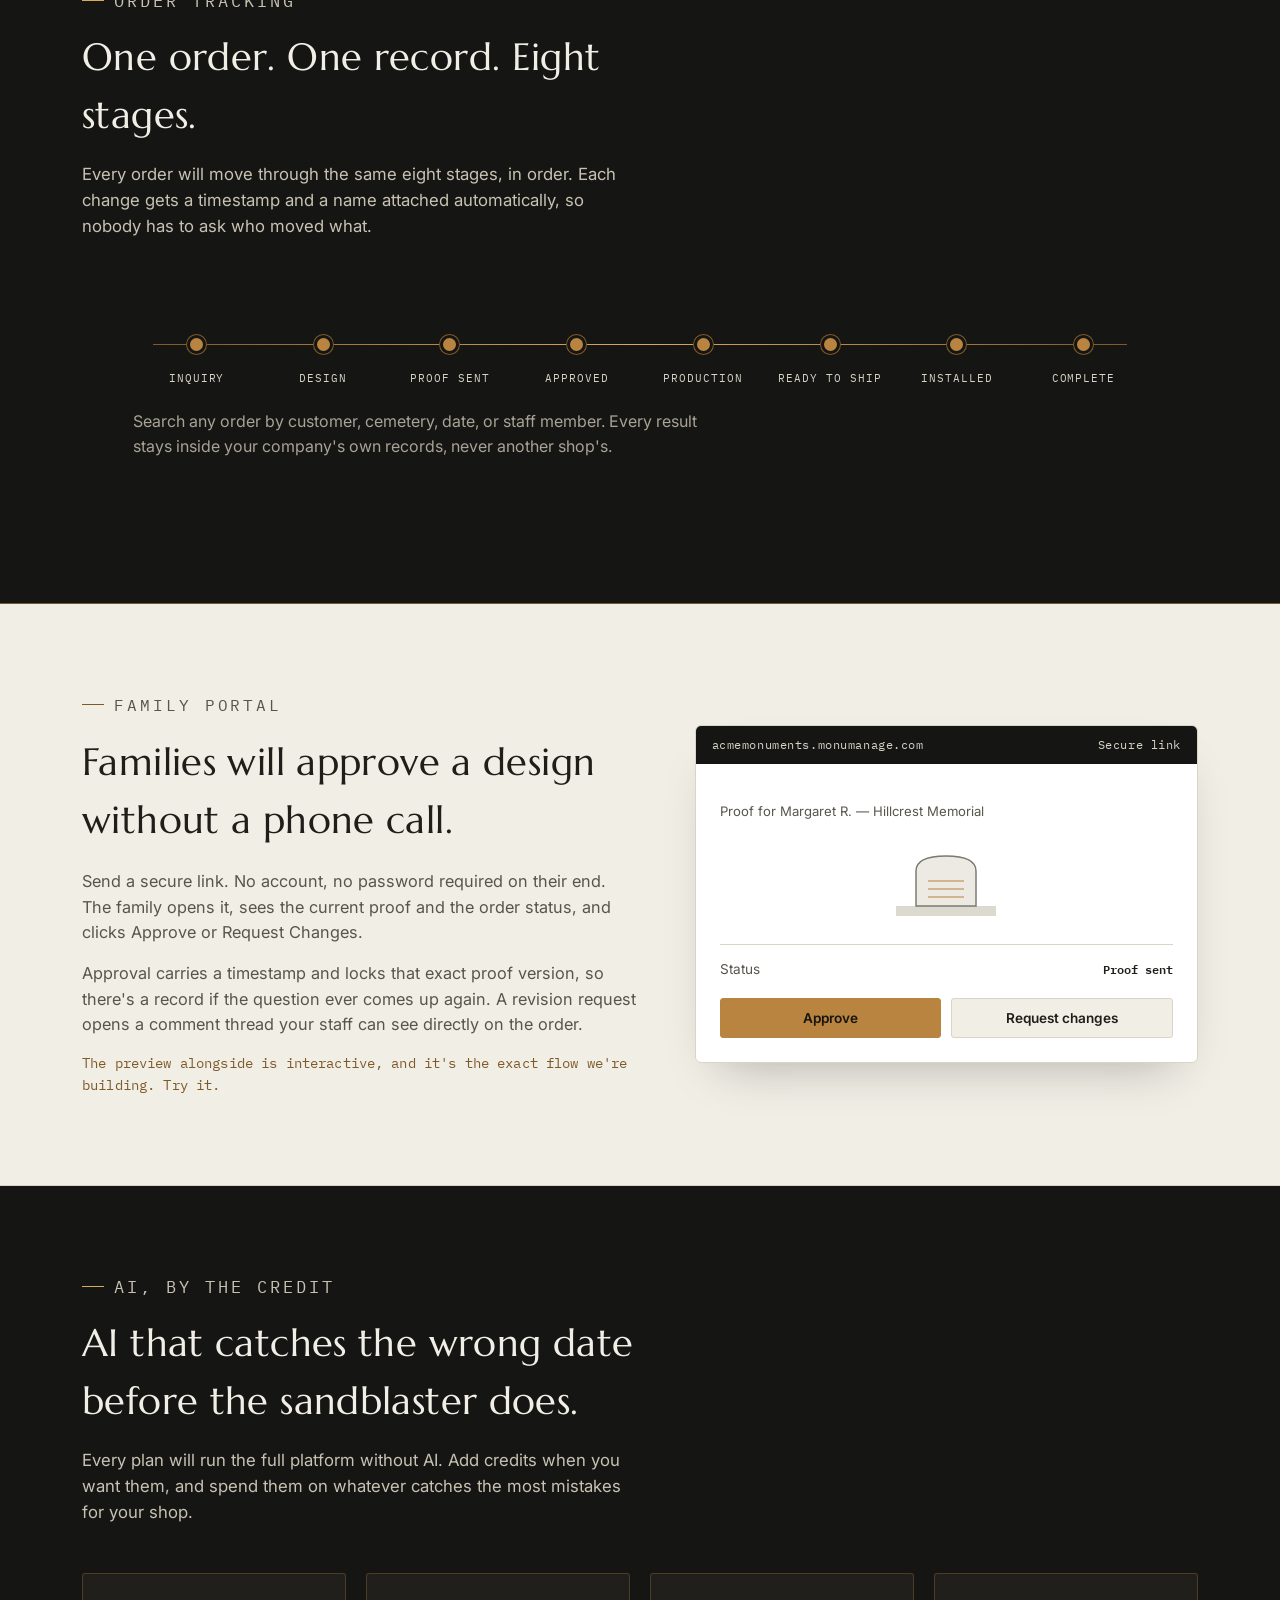
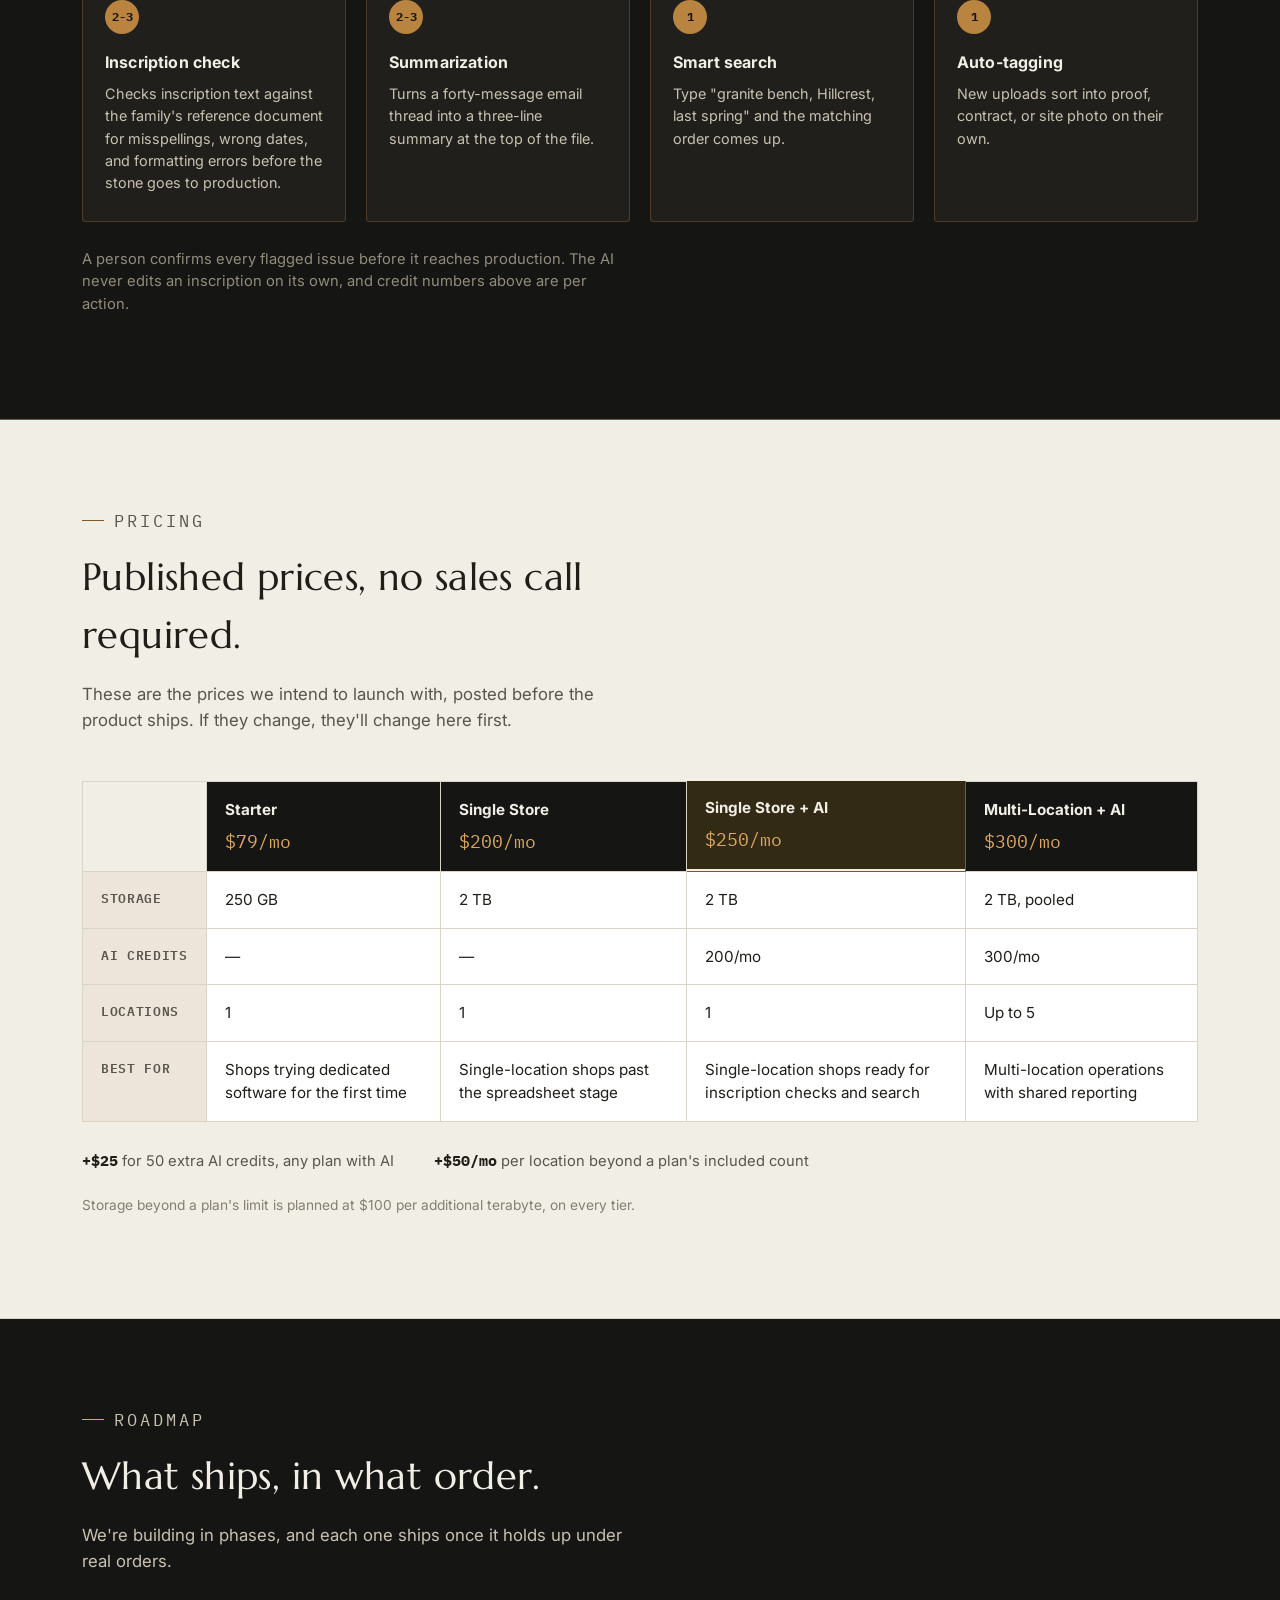
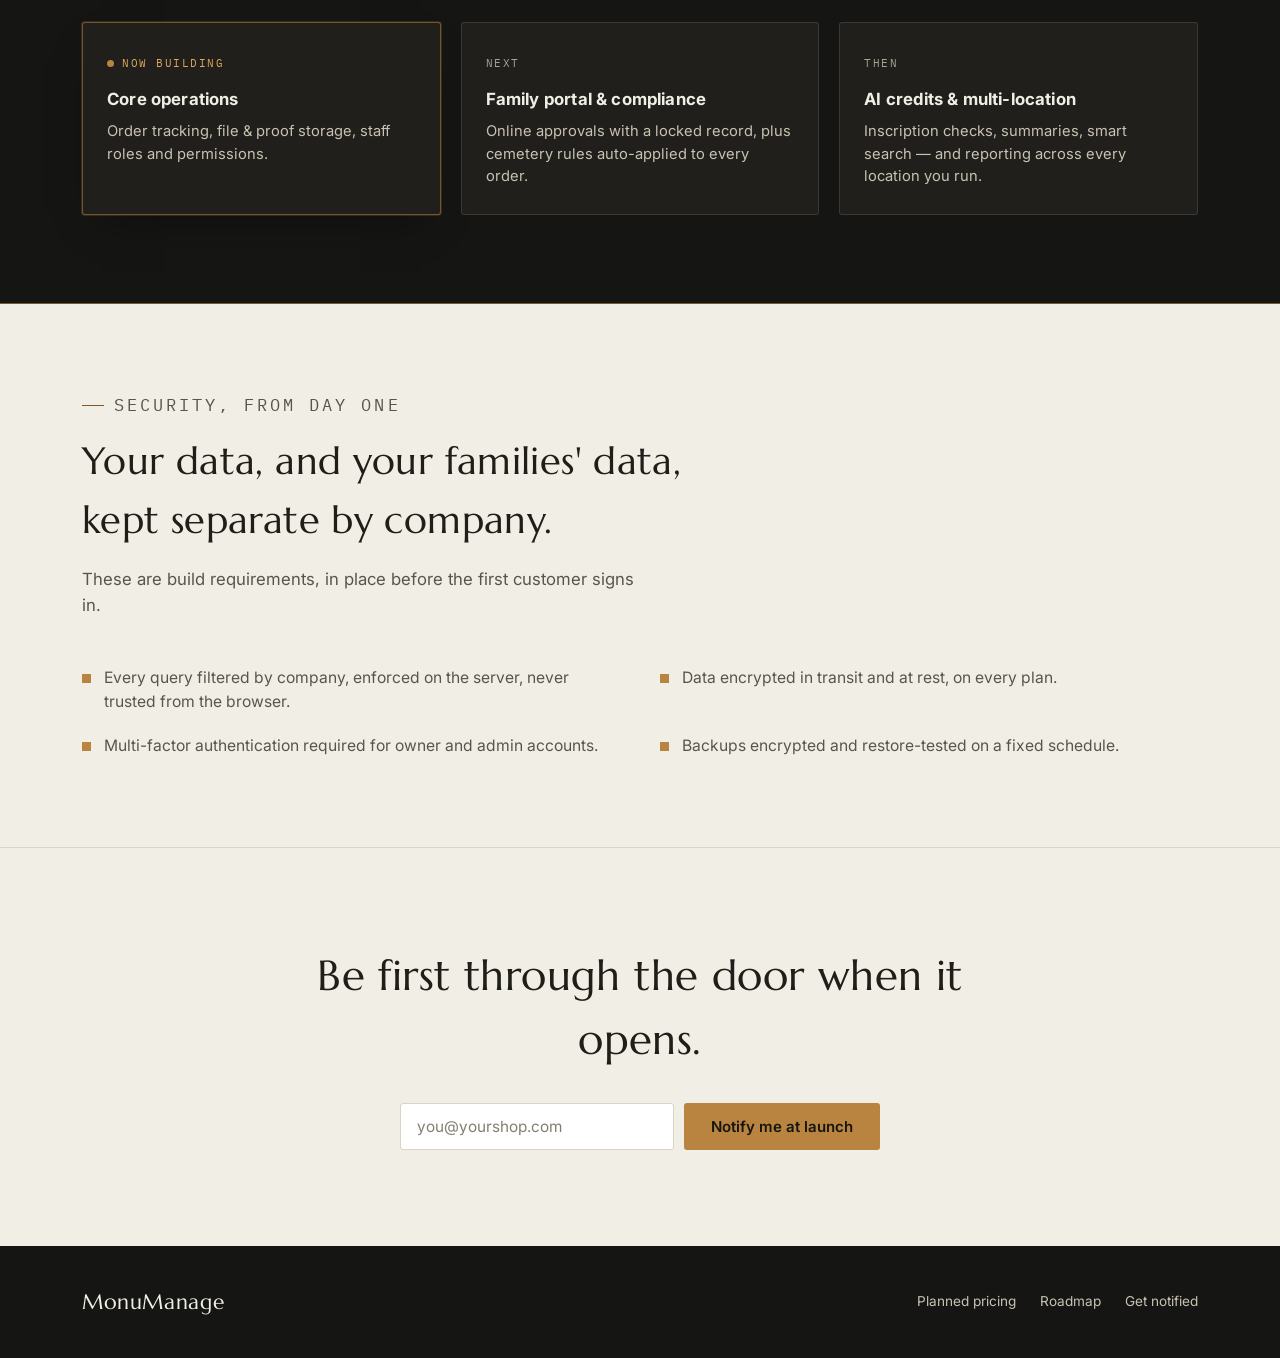
==== commit b29dff91: "Add files via upload" ====
--- a/index.html
+++ b/index.html
@@ -3,37 +3,86 @@
 <head>
 <meta charset="UTF-8">
 <meta name="viewport" content="width=device-width, initial-scale=1.0">
+<title>MonuManage — The Future of Monument Company Organisation | Coming Soon</title>
+<meta name="description" content="MonuManage is in production: one platform for monument and memorial companies — order tracking, proof storage, online family approvals, and AI inscription checks. Launching soon. Get notified.">
+<link rel="canonical" href="https://www.monumanage.com/">
+<meta name="robots" content="index, follow">
 <meta name="theme-color" content="#151514">
-<meta name="color-scheme" content="light dark">
-<title>MonuManage — Software for monument and memorial companies</title>
-<meta name="description" content="Track orders, store proofs, and let families approve designs online. Published pricing, built for monument and memorial companies.">
+
+<!-- Open Graph -->
+<meta property="og:type" content="website">
+<meta property="og:url" content="https://www.monumanage.com/">
+<meta property="og:site_name" content="MonuManage">
+<meta property="og:title" content="MonuManage — The Future of Monument Company Organisation">
+<meta property="og:description" content="One platform for monument and memorial companies: order tracking, proof storage, online family approvals, and AI inscription checks. In production now — launching soon.">
+<meta property="og:image" content="https://www.monumanage.com/quarry-hero.jpg">
+<meta property="og:image:width" content="1536">
+<meta property="og:image:height" content="1024">
+<meta property="og:image:alt" content="A marble quarry at sunrise, terraced stone cut into the mountainside">
+
+<!-- Twitter -->
+<meta name="twitter:card" content="summary_large_image">
+<meta name="twitter:title" content="MonuManage — The Future of Monument Company Organisation">
+<meta name="twitter:description" content="Order tracking, proof storage, online family approvals, and AI inscription checks for monument companies. In production — launching soon.">
+<meta name="twitter:image" content="https://www.monumanage.com/quarry-hero.jpg">
+
 <link rel="preconnect" href="https://fonts.googleapis.com">
 <link rel="preconnect" href="https://fonts.gstatic.com" crossorigin>
 <link href="https://fonts.googleapis.com/css2?family=Marcellus&family=Inter:wght@400;500;600;700&family=IBM+Plex+Mono:wght@400;500&display=swap" rel="stylesheet">
-<link rel="icon" href="favicon.ico" sizes="any">
-<link rel="icon" href="favicon-16x16.png" sizes="16x16" type="image/png">
-<link rel="icon" href="favicon-32x32.png" sizes="32x32" type="image/png">
-<link rel="icon" href="favicon-48x48.png" sizes="48x48" type="image/png">
-<link rel="apple-touch-icon" href="apple-touch-icon.png">
-<link rel="manifest" href="site.webmanifest">
-<link rel="canonical" href="https://www.monumanage.com/">
+<link rel="preload" as="image" href="quarry-hero.jpg" fetchpriority="high">
+<link rel="icon" href="/favicon.ico" sizes="any">
+<link rel="icon" href="/favicon-16x16.png" sizes="16x16" type="image/png">
+<link rel="icon" href="/favicon-32x32.png" sizes="32x32" type="image/png">
+<link rel="icon" href="/favicon-48x48.png" sizes="48x48" type="image/png">
+<link rel="apple-touch-icon" href="/apple-touch-icon.png">
+<link rel="manifest" href="/site.webmanifest">
 <link rel="stylesheet" href="styles.css">
+
+<!-- Structured data -->
+<script type="application/ld+json">
+{
+  "@context": "https://schema.org",
+  "@graph": [
+    {
+      "@type": "Organization",
+      "@id": "https://www.monumanage.com/#org",
+      "name": "MonuManage",
+      "url": "https://www.monumanage.com/",
+      "logo": "https://www.monumanage.com/apple-touch-icon.png",
+      "description": "Software for monument and memorial companies, currently in production."
+    },
+    {
+      "@type": "WebSite",
+      "@id": "https://www.monumanage.com/#website",
+      "url": "https://www.monumanage.com/",
+      "name": "MonuManage",
+      "publisher": { "@id": "https://www.monumanage.com/#org" }
+    },
+    {
+      "@type": "SoftwareApplication",
+      "name": "MonuManage",
+      "applicationCategory": "BusinessApplication",
+      "operatingSystem": "Web",
+      "url": "https://www.monumanage.com/",
+      "description": "Cloud platform for monument and memorial companies: order tracking from inquiry to installation, centralized proof and contract storage, an online family approval portal, cemetery compliance rules, and AI inscription checking. Currently in production ahead of launch.",
+      "creator": { "@id": "https://www.monumanage.com/#org" }
+    }
+  ]
+}
+</script>
 </head>
 <body>
 
-<a class="skip-link" href="#main-content">Skip to main content</a>
-
 <div class="scroll-progress" aria-hidden="true"></div>
 
-<nav class="nav" aria-label="Primary navigation">
+<nav class="nav">
   <div class="wrap">
     <a href="index.html" class="wordmark">Monu<span>Manage</span></a>
     <div class="nav-links" id="nav-links">
-      <a href="#product">Product</a>
-      <a href="#workflow">How it works</a>
-      <a href="#pricing">Pricing</a>
-      <a href="#security">Security</a>
-      <a href="demo.html" class="btn btn-gold nav-cta">Request a demo</a>
+      <a href="#product">What's coming</a>
+      <a href="#pricing">Planned pricing</a>
+      <a href="#roadmap">Roadmap</a>
+      <a href="#notify" class="btn btn-gold nav-cta">Get notified</a>
     </div>
     <div class="nav-controls">
       <button class="theme-toggle" type="button" aria-label="Switch to dark mode">
@@ -51,39 +100,38 @@
   <div class="hero-media">
     <div class="hero-parallax-outer">
       <div class="hero-parallax">
-        <img class="hero-photo" src="quarry-hero.jpg" alt="A marble quarry at sunrise, terraced stone cut into the mountainside with light breaking through clouds">
+        <img class="hero-photo" src="quarry-hero.jpg" alt="A marble quarry at sunrise, terraced stone cut into the mountainside with light breaking through clouds" fetchpriority="high">
       </div>
     </div>
     <canvas class="hero-rain" id="hero-rain" aria-hidden="true"></canvas>
     <div class="hero-scrim"></div>
   </div>
   <div class="wrap">
-    <div class="plaque">
-      <p class="eyebrow on-dark">For monument &amp; memorial companies</p>
-      <h1>Run your shop on one record, not six.</h1>
-      <p class="lede">Track orders from first call to installation. Store every proof and contract against the job. Let families approve a design online instead of over the phone.</p>
-      <div class="hero-ctas">
-        <a href="demo.html" class="btn btn-gold">Request a demo</a>
-        <a href="#pricing" class="btn btn-outline-photo">See pricing</a>
-      </div>
-      <div class="hero-trust" aria-label="What MonuManage gives your team">
-        <span><strong>One record</strong> for every order</span>
-        <span><strong>Clear approvals</strong> for every proof</span>
-        <span><strong>Live status</strong> from shop to install</span>
-      </div>
+    <div class="plaque plaque-entrance" id="notify">
+      <h1>The future of monument company organisation.</h1>
+      <p class="lede">One platform being built for monument and memorial shops: every order tracked from first call to installation, every proof stored against the job. Families approve designs online instead of over the phone.</p>
+      <form class="notify-form" action="https://formspree.io/f/xreneqgr" method="POST" novalidate aria-label="Get notified at launch">
+        <input type="hidden" name="source" value="coming-soon-hero">
+        <div class="notify-row">
+          <input type="email" name="email" required autocomplete="email" inputmode="email" placeholder="you@yourshop.com" aria-label="Email address">
+          <button type="submit" class="btn btn-gold">Notify me at launch</button>
+        </div>
+        <p class="notify-error" role="alert">That didn't send. Check the address and try again.</p>
+        <p class="notify-success" role="status"><span class="tick" aria-hidden="true">&#10003;</span>You're on the list. We'll email you once, at launch.</p>
+        <p class="notify-note">One email when we launch, nothing else.</p>
+      </form>
     </div>
   </div>
 </header>
 
-<main id="main-content">
 <section class="section" id="problem">
   <div class="wrap">
     <div class="section-head reveal">
-      <p class="eyebrow">The problem</p>
+      <p class="eyebrow">Why we're building this</p>
       <h2>Most shops still run on memory.</h2>
-      <p>Spreadsheets track the order. Email tracks the proof. Nobody tracks the phone call where a family says yes.</p>
-    </div>
-    <div class="pain-grid reveal">
+      <p>Spreadsheets track the order and email tracks the proof, but nobody tracks the phone call where a family says yes. We're building MonuManage to fix that.</p>
+    </div>
+    <div class="pain-grid reveal reveal-stagger">
       <div class="pain-card">
         <p class="num">01</p>
         <h3>Approvals happen by phone</h3>
@@ -92,7 +140,7 @@
       <div class="pain-card">
         <p class="num">02</p>
         <h3>Files live in six places</h3>
-        <p>The proof sits in an email thread. The signed contract sits in a drawer. Site photos sit on somebody's phone.</p>
+        <p>The proof is in an email thread, the signed contract is in a drawer, and the site photos are on somebody's phone.</p>
       </div>
       <div class="pain-card">
         <p class="num">03</p>
@@ -103,84 +151,25 @@
   </div>
 </section>
 
-<section class="section workflow-section" id="workflow">
-  <div class="wrap">
-    <div class="section-head reveal">
-      <p class="eyebrow">How work moves</p>
-      <h2>Everyone sees the next right thing.</h2>
-      <p>MonuManage keeps the office, the shop, and the family on the same page—without asking anyone to chase a spreadsheet or a voicemail.</p>
-    </div>
-    <div class="handoff-grid reveal">
-      <article class="handoff-card">
-        <span class="handoff-number">01</span>
-        <h3>Office</h3>
-        <p>Capture the family’s needs, build a clear quote, and keep the complete conversation with the order.</p>
-      </article>
-      <article class="handoff-card">
-        <span class="handoff-number">02</span>
-        <h3>Shop</h3>
-        <p>Work from the approved proof, with materials, due dates, notes, and production status in one place.</p>
-      </article>
-      <article class="handoff-card">
-        <span class="handoff-number">03</span>
-        <h3>Family</h3>
-        <p>Share a secure update at the right moment, so families never have to wonder what happens next.</p>
-      </article>
-    </div>
-  </div>
-</section>
-
 <section class="section section-dark" id="product">
   <div class="wrap">
     <div class="section-head reveal">
       <p class="eyebrow on-dark">Order tracking</p>
-      <h2>Every order tells the team what happens next.</h2>
-      <p>See the complete path, the current handoff, and the work that is still waiting—all from one calm, reliable record.</p>
-    </div>
-    <div class="order-tracking reveal" aria-label="Order tracking preview for the Hollis family memorial">
-      <div class="order-tracking-head">
-        <div>
-          <p class="order-code">ORDER MM-2841</p>
-          <h3>Hollis family memorial</h3>
-        </div>
-        <p class="order-status"><span></span>In production</p>
-      </div>
-      <div class="order-facts">
-        <div><span>Memorial</span><strong>Black granite upright</strong></div>
-        <div><span>Cemetery</span><strong>Oak Ridge Memorial Park</strong></div>
-        <div><span>Install window</span><strong>October 14–18</strong></div>
-        <div><span>Last update</span><strong>16 minutes ago</strong></div>
-      </div>
-      <div class="order-stages" aria-label="Order stages">
-        <div class="order-stage is-done"><span>01</span><strong>Inquiry</strong><small>May 02</small></div>
-        <div class="order-stage is-done"><span>02</span><strong>Design</strong><small>May 08</small></div>
-        <div class="order-stage is-done"><span>03</span><strong>Proof sent</strong><small>May 14</small></div>
-        <div class="order-stage is-done"><span>04</span><strong>Approved</strong><small>May 17</small></div>
-        <div class="order-stage is-current" aria-current="step"><span>05</span><strong>Production</strong><small>In progress</small></div>
-        <div class="order-stage"><span>06</span><strong>Ready</strong><small>Up next</small></div>
-        <div class="order-stage"><span>07</span><strong>Installed</strong><small>Scheduled</small></div>
-        <div class="order-stage"><span>08</span><strong>Complete</strong><small>Final care</small></div>
-      </div>
-      <div class="order-workspace">
-        <div class="order-current-work">
-          <p class="mini-label">Current handoff</p>
-          <h4>Sandblast lettering and polish finish.</h4>
-          <p>The approved proof is locked to this order. Marcus has the material notes, layout, and completion photos in the same place.</p>
-          <div class="work-checklist">
-            <span class="is-complete">Proof locked</span>
-            <span class="is-complete">Material received</span>
-            <span>Quality check due Friday</span>
-          </div>
-        </div>
-        <aside class="order-history" aria-label="Latest order activity">
-          <p class="mini-label">Latest activity</p>
-          <ol>
-            <li><time>10:42 AM</time><span>Production started by Marcus Hill</span></li>
-            <li><time>Yesterday</time><span>Balance reminder sent to family</span></li>
-            <li><time>May 17</time><span>Proof approved by Evelyn Hollis</span></li>
-          </ol>
-        </aside>
-      </div>
+      <h2>One order. One record. Eight stages.</h2>
+      <p>Every order will move through the same eight stages, in order. Each change gets a timestamp and a name attached automatically, so nobody has to ask who moved what.</p>
+    </div>
+    <div class="stepper-frame reveal">
+      <div class="stepper">
+        <div class="stage"><div class="pin"></div><div class="label">Inquiry</div></div>
+        <div class="stage"><div class="pin"></div><div class="label">Design</div></div>
+        <div class="stage"><div class="pin"></div><div class="label">Proof sent</div></div>
+        <div class="stage"><div class="pin"></div><div class="label">Approved</div></div>
+        <div class="stage"><div class="pin"></div><div class="label">Production</div></div>
+        <div class="stage"><div class="pin"></div><div class="label">Ready to ship</div></div>
+        <div class="stage"><div class="pin"></div><div class="label">Installed</div></div>
+        <div class="stage"><div class="pin"></div><div class="label">Complete</div></div>
+      </div>
+      <p class="stepper-note">Search any order by customer, cemetery, date, or staff member. Every result stays inside your company's own records, never another shop's.</p>
     </div>
   </div>
 </section>
@@ -190,9 +179,10 @@
     <div class="portal-layout">
       <div class="portal-copy reveal">
         <p class="eyebrow">Family portal</p>
-        <h2 style="font-size: clamp(1.7rem, 3vw, 2.35rem); margin-bottom: 20px;">Let families approve a design without a phone call.</h2>
+        <h2 style="font-size: clamp(1.7rem, 3vw, 2.35rem); margin-bottom: 20px;">Families will approve a design without a phone call.</h2>
         <p>Send a secure link. No account, no password required on their end. The family opens it, sees the current proof and the order status, and clicks Approve or Request Changes.</p>
-        <p>Approval carries a timestamp and locks that exact proof version, so there's a record if the question ever comes up again. A revision request opens a comment thread your staff can see directly on the order, instead of a note scribbled after a call.</p>
+        <p>Approval carries a timestamp and locks that exact proof version, so there's a record if the question ever comes up again. A revision request opens a comment thread your staff can see directly on the order.</p>
+        <p class="preview-hint">The preview alongside is interactive, and it's the exact flow we're building. Try it.</p>
       </div>
       <div class="portal-mock reveal" role="group" aria-label="Preview: what a family sees on the approval portal">
         <div class="bar"><span>acmemonuments.monumanage.com</span><span>Secure link</span></div>
@@ -214,7 +204,7 @@
             <textarea placeholder="What should change on the proof?" rows="2"></textarea>
             <button type="button" class="send-comment">Send to shop</button>
           </div>
-          <p class="comment-sent" role="status" aria-live="polite">Sent — this appears as a comment thread directly on the order for staff to see.</p>
+          <p class="comment-sent">Sent — this appears as a comment thread directly on the order for staff to see.</p>
         </div>
       </div>
     </div>
@@ -225,10 +215,10 @@
   <div class="wrap">
     <div class="section-head reveal">
       <p class="eyebrow on-dark">AI, by the credit</p>
-      <h2>AI that checks the inscription, not just the spelling.</h2>
-      <p>Every plan runs the full platform without AI. Add credits when you want them, and spend them on whatever catches the most mistakes for your shop.</p>
-    </div>
-    <div class="ai-grid reveal">
+      <h2>AI that catches the wrong date before the sandblaster does.</h2>
+      <p>Every plan will run the full platform without AI. Add credits when you want them, and spend them on whatever catches the most mistakes for your shop.</p>
+    </div>
+    <div class="ai-grid reveal reveal-stagger">
       <div class="ai-card">
         <div class="token">2-3</div>
         <h3>Inscription check</h3>
@@ -242,7 +232,7 @@
       <div class="ai-card">
         <div class="token">1</div>
         <h3>Smart search</h3>
-        <p>Type "granite bench, Hillcrest, last spring" and get the order, not a list of keyword matches.</p>
+        <p>Type "granite bench, Hillcrest, last spring" and the matching order comes up.</p>
       </div>
       <div class="ai-card">
         <div class="token">1</div>
@@ -258,8 +248,8 @@
   <div class="wrap">
     <div class="section-head reveal">
       <p class="eyebrow">Pricing</p>
-      <h2>Published prices. No sales call required to see them.</h2>
-      <p>Pick a plan by store count and whether you want AI credits included. Upgrade any time; it takes effect immediately.</p>
+      <h2>Published prices, no sales call required.</h2>
+      <p>These are the prices we intend to launch with, posted before the product ships. If they change, they'll change here first.</p>
     </div>
 
     <div class="pricing-scroll reveal">
@@ -310,60 +300,81 @@
       <div><strong>+$25</strong> for 50 extra AI credits, any plan with AI</div>
       <div><strong>+$50/mo</strong> per location beyond a plan's included count</div>
     </div>
-    <p class="pricing-fine">Storage beyond a plan's limit costs $100 per additional terabyte, on every tier.</p>
-
-    <p class="compare-note">The incumbent in this space charges up to $450 a month and still treats AI as one fixed feature. The newest entrant keeps AI front and center but not much else. MonuManage publishes every number on this page and lets AI power inscription checks, search, and summarization from a shared credit pool, not one bolted-on checkbox.</p>
+    <p class="pricing-fine">Storage beyond a plan's limit is planned at $100 per additional terabyte, on every tier.</p>
+  </div>
+</section>
+
+<section class="section section-dark" id="roadmap">
+  <div class="wrap">
+    <div class="section-head reveal">
+      <p class="eyebrow on-dark">Roadmap</p>
+      <h2>What ships, in what order.</h2>
+      <p>We're building in phases, and each one ships once it holds up under real orders.</p>
+    </div>
+    <ol class="roadmap reveal reveal-stagger">
+      <li class="roadmap-item is-now">
+        <span class="roadmap-phase">Now building</span>
+        <h3>Core operations</h3>
+        <p>Order tracking, file &amp; proof storage, staff roles and permissions.</p>
+      </li>
+      <li class="roadmap-item">
+        <span class="roadmap-phase">Next</span>
+        <h3>Family portal &amp; compliance</h3>
+        <p>Online approvals with a locked record, plus cemetery rules auto-applied to every order.</p>
+      </li>
+      <li class="roadmap-item">
+        <span class="roadmap-phase">Then</span>
+        <h3>AI credits &amp; multi-location</h3>
+        <p>Inscription checks, summaries, smart search — and reporting across every location you run.</p>
+      </li>
+    </ol>
   </div>
 </section>
 
 <section class="section" id="security">
   <div class="wrap">
     <div class="section-head reveal">
-      <p class="eyebrow">Security</p>
+      <p class="eyebrow">Security, from day one</p>
       <h2>Your data, and your families' data, kept separate by company.</h2>
-    </div>
-    <ul class="security-list reveal">
+      <p>These are build requirements, in place before the first customer signs in.</p>
+    </div>
+    <ul class="security-list reveal reveal-stagger">
       <li>Every query filtered by company, enforced on the server, never trusted from the browser.</li>
       <li>Data encrypted in transit and at rest, on every plan.</li>
       <li>Multi-factor authentication required for owner and admin accounts.</li>
-      <li>Backups encrypted and restore-tested on a fixed schedule, not just taken and assumed to work.</li>
+      <li>Backups encrypted and restore-tested on a fixed schedule.</li>
     </ul>
   </div>
 </section>
 
 <section class="cta-final reveal">
   <div class="wrap">
-    <h2>See it running on your own orders, not a canned script.</h2>
-    <a href="demo.html" class="btn btn-gold">Request a demo</a>
-  </div>
-</section>
-
-</main>
+    <h2>Be first through the door when it opens.</h2>
+    <form class="notify-form notify-form-center" action="https://formspree.io/f/xreneqgr" method="POST" novalidate aria-label="Get notified at launch">
+      <input type="hidden" name="source" value="coming-soon-footer">
+      <div class="notify-row">
+        <input type="email" name="email" required autocomplete="email" inputmode="email" placeholder="you@yourshop.com" aria-label="Email address">
+        <button type="submit" class="btn btn-gold">Notify me at launch</button>
+      </div>
+      <p class="notify-error" role="alert">That didn't send. Check the address and try again.</p>
+      <p class="notify-success" role="status"><span class="tick" aria-hidden="true">&#10003;</span>You're on the list. We'll email you once, at launch.</p>
+    </form>
+  </div>
+</section>
 
 <footer class="footer">
   <div class="wrap">
-    <div class="footer-top">
-      <a href="index.html" class="wordmark" style="color:#F1EEE6;">MonuManage</a>
-      <div class="footer-links">
-        <a href="#pricing">Pricing</a>
-        <a href="#workflow">How it works</a>
-        <a href="#security">Security</a>
-        <a href="demo.html">Request a demo</a>
-      </div>
-    </div>
-    <div class="footer-bottom">
-      <p>&copy; <span id="footer-year">2026</span> MonuManage. All rights reserved.</p>
-      <div class="footer-legal-links">
-        <a href="privacy.html">Privacy Policy</a>
-        <a href="terms.html">Terms of Service</a>
-        <a href="mailto:privacy@monumanage.com">privacy@monumanage.com</a>
-      </div>
+    <a href="index.html" class="wordmark" style="color:#F1EEE6;">MonuManage</a>
+    <div class="footer-links">
+      <a href="#pricing">Planned pricing</a>
+      <a href="#roadmap">Roadmap</a>
+      <a href="#notify">Get notified</a>
     </div>
   </div>
 </footer>
 
 <div class="cookie-banner" id="cookie-banner" role="dialog" aria-label="Cookie preferences">
-  <p>This site uses local storage to remember one thing: your light/dark preference. There's no tracking or advertising, and nothing is sent to a third party. Decline and the toggle still works — it just won't stick between visits. See our <a href="privacy.html">Privacy Policy</a> for details.</p>
+  <p>This site uses local storage to remember one thing: your light/dark preference. There's no tracking or advertising, and nothing is sent to a third party. Decline and the toggle still works — it just won't stick between visits.</p>
   <div class="cookie-actions">
     <button type="button" class="cookie-decline">Decline</button>
     <button type="button" class="cookie-accept">Accept</button>
--- a/styles.css
+++ b/styles.css
@@ -79,23 +79,6 @@
 
 a { color: inherit; }
 img, svg { display: block; max-width: 100%; }
-
-.skip-link {
-  position: fixed;
-  top: 12px;
-  left: 12px;
-  z-index: 100;
-  padding: 10px 14px;
-  transform: translateY(-160%);
-  border-radius: var(--radius);
-  background: var(--gold);
-  color: #16150F;
-  font-weight: 700;
-  text-decoration: none;
-  transition: transform 0.2s ease;
-}
-
-.skip-link:focus { transform: translateY(0); }
 
 .wrap {
   max-width: var(--wrap);
@@ -525,32 +508,6 @@
   flex-wrap: wrap;
 }
 
-.hero-trust {
-  display: flex;
-  flex-wrap: wrap;
-  gap: 10px 22px;
-  margin-top: 28px;
-  padding-top: 19px;
-  border-top: 1px solid rgba(241, 238, 230, 0.28);
-  color: #D6D1C2;
-  font-size: 0.79rem;
-}
-
-.hero-trust span { white-space: nowrap; }
-
-.hero-trust strong {
-  color: #F5F2E9;
-  font-family: var(--mono);
-  font-size: 0.7rem;
-  letter-spacing: 0.04em;
-  text-transform: uppercase;
-}
-
-@media (max-width: 560px) {
-  .hero-trust { display: grid; gap: 8px; }
-  .hero-trust span { white-space: normal; }
-}
-
 /* ---------- pain grid ---------- */
 .pain-grid {
   display: grid;
@@ -681,76 +638,6 @@
   margin-top: 22px;
   font-size: 1rem;
   max-width: 60ch;
-}
-
-/* ---------- workflow handoffs ---------- */
-.workflow-section { background: var(--panel); }
-
-.handoff-grid {
-  display: grid;
-  grid-template-columns: repeat(3, 1fr);
-  gap: 16px;
-}
-
-.handoff-card {
-  min-height: 218px;
-  position: relative;
-  padding: 30px;
-  border: 1px solid var(--line);
-  background: var(--bg);
-  overflow: hidden;
-  transition: background 0.25s ease, border-color 0.25s ease, transform 0.25s ease, box-shadow 0.25s ease;
-}
-
-.handoff-card::after {
-  content: "";
-  position: absolute;
-  right: -22px;
-  bottom: -46px;
-  width: 130px;
-  height: 130px;
-  border: 1px solid rgba(var(--gold-rgb), 0.28);
-  border-radius: 50%;
-}
-
-.handoff-card:hover {
-  transform: translateY(-4px);
-  border-color: rgba(var(--gold-rgb), 0.72);
-  background: var(--panel);
-  box-shadow: 0 20px 34px -28px rgba(0, 0, 0, 0.46);
-}
-
-.handoff-number {
-  position: relative;
-  z-index: 1;
-  display: block;
-  margin-bottom: 28px;
-  color: var(--gold-dark);
-  font-family: var(--mono);
-  font-size: 0.78rem;
-  letter-spacing: 0.12em;
-}
-
-.handoff-card h3 {
-  position: relative;
-  z-index: 1;
-  margin-bottom: 10px;
-  font-family: var(--sans);
-  font-size: 1.13rem;
-  font-weight: 700;
-}
-
-.handoff-card p {
-  position: relative;
-  z-index: 1;
-  margin: 0;
-  color: var(--slate);
-  font-size: 0.94rem;
-}
-
-@media (max-width: 820px) {
-  .handoff-grid { grid-template-columns: 1fr; }
-  .handoff-card { min-height: 0; }
 }
 
 /* ---------- family portal ---------- */
@@ -1125,12 +1012,6 @@
 
 .footer .wrap {
   display: flex;
-  flex-direction: column;
-  gap: 20px;
-}
-
-.footer-top {
-  display: flex;
   justify-content: space-between;
   align-items: center;
   flex-wrap: wrap;
@@ -1140,103 +1021,7 @@
 .footer a { text-decoration: none; color: #C7C2B2; }
 .footer a:hover { color: var(--gold-light); }
 
-.footer-links { display: flex; gap: 24px; flex-wrap: wrap; }
-
-.footer-bottom {
-  display: flex;
-  justify-content: space-between;
-  align-items: center;
-  flex-wrap: wrap;
-  gap: 12px;
-  padding-top: 20px;
-  border-top: 1px solid rgba(241,238,230,0.1);
-  font-size: 0.8rem;
-  color: #6B6759;
-}
-
-.footer-legal-links { display: flex; gap: 20px; flex-wrap: wrap; }
-.footer-legal-links a { color: #A9A492; }
-
-/* ---------- legal / prose pages ---------- */
-.legal-hero { padding: 56px 0 0; }
-.legal-hero .lede { max-width: 62ch; }
-.legal-updated {
-  font-family: var(--mono);
-  font-size: 0.78rem;
-  color: var(--slate-soft);
-  margin-top: 10px;
-}
-
-.legal-body {
-  max-width: 74ch;
-  margin: 0 auto;
-  padding: 48px 0 96px;
-}
-
-.legal-body h2 {
-  font-size: 1.35rem;
-  margin-top: 44px;
-  margin-bottom: 14px;
-}
-.legal-body h2:first-child { margin-top: 0; }
-
-.legal-body h3 {
-  font-size: 1.05rem;
-  margin-top: 28px;
-  margin-bottom: 10px;
-}
-
-.legal-body p, .legal-body li { color: var(--slate); line-height: 1.7; }
-.legal-body p { margin: 0 0 16px; }
-.legal-body ul, .legal-body ol { margin: 0 0 16px; padding-left: 22px; }
-.legal-body li { margin-bottom: 8px; }
-.legal-body a { color: var(--gold-dark); text-decoration: underline; }
-
-.legal-notice {
-  background: var(--panel);
-  border: 1px solid var(--line);
-  border-left: 3px solid var(--gold);
-  border-radius: var(--radius);
-  padding: 16px 20px;
-  margin: 0 0 32px;
-  font-size: 0.92rem;
-}
-.legal-notice p { margin: 0; color: var(--slate); }
-
-.legal-toc {
-  display: flex;
-  flex-wrap: wrap;
-  gap: 8px 18px;
-  margin: 0 0 32px;
-  padding: 18px 20px;
-  background: var(--panel);
-  border: 1px solid var(--line);
-  border-radius: var(--radius);
-  font-size: 0.85rem;
-}
-.legal-toc a { text-decoration: none; }
-.legal-toc a:hover { text-decoration: underline; }
-
-/* ---------- consent checkbox on forms ---------- */
-.field-consent {
-  display: flex;
-  gap: 10px;
-  align-items: flex-start;
-  margin: 4px 0 22px;
-}
-.field-consent input[type="checkbox"] {
-  margin-top: 3px;
-  width: 16px;
-  height: 16px;
-  accent-color: var(--gold);
-  flex-shrink: 0;
-}
-.field-consent label {
-  font-size: 0.85rem;
-  color: var(--slate);
-  line-height: 1.5;
-}
-.field-consent a { color: var(--gold-dark); text-decoration: underline; }
+.footer-links { display: flex; gap: 24px; }
 
 /* ---------- cookie consent ---------- */
 .cookie-banner {
@@ -1266,7 +1051,6 @@
   color: #C7C2B2;
   line-height: 1.55;
 }
-.cookie-banner p a { color: var(--gold-light); text-decoration: underline; }
 
 .cookie-banner .cookie-actions {
   display: flex;
@@ -1596,3 +1380,365 @@
   it: mention it on the call, a discount code, whatever it ends up being.
   Keep it to one quiet line near the CTA, not a badge wall.
 */
+
+/* ============================================================
+   Coming-soon build — status chips, notify form, roadmap,
+   entrance animation, mobile pass
+   ============================================================ */
+
+/* ---------- status chip ---------- */
+.status-chip {
+  display: inline-flex;
+  align-items: center;
+  gap: 8px;
+  font-family: var(--mono);
+  font-size: 0.7rem;
+  letter-spacing: 0.14em;
+  text-transform: uppercase;
+  color: var(--gold-dark);
+  border: 1px solid rgba(var(--gold-rgb), 0.45);
+  border-radius: 100px;
+  padding: 6px 14px;
+  margin: 0 0 18px;
+  background: rgba(var(--gold-rgb), 0.07);
+}
+
+.status-chip.on-dark {
+  color: var(--gold-light);
+  border-color: rgba(var(--gold-rgb), 0.5);
+  background: rgba(var(--gold-rgb), 0.1);
+}
+
+.status-chip-center { margin: 0 auto 22px; }
+.cta-final .status-chip { display: inline-flex; }
+.cta-final { text-align: center; }
+
+.status-dot {
+  width: 7px;
+  height: 7px;
+  border-radius: 50%;
+  background: var(--gold);
+  flex: 0 0 auto;
+  animation: statusPulse 2s ease-in-out infinite;
+}
+
+@keyframes statusPulse {
+  0%, 100% { box-shadow: 0 0 0 0 rgba(var(--gold-rgb), 0.5); }
+  50% { box-shadow: 0 0 0 5px rgba(var(--gold-rgb), 0); }
+}
+
+@media (prefers-reduced-motion: reduce) {
+  .status-dot { animation: none; }
+}
+
+/* ---------- notify form ---------- */
+.notify-form { margin-top: 30px; }
+
+.notify-row {
+  display: flex;
+  gap: 10px;
+  flex-wrap: wrap;
+}
+
+.notify-row input[type="email"] {
+  flex: 1 1 240px;
+  min-width: 0;
+  padding: 13px 16px;
+  border: 1px solid rgba(241,238,230,0.4);
+  border-radius: var(--radius);
+  background: rgba(6,6,5,0.35);
+  color: #F1EEE6;
+  font-family: var(--sans);
+  font-size: 0.96rem;
+  backdrop-filter: blur(3px);
+  transition: border-color 0.2s ease, background 0.2s ease;
+}
+
+.notify-row input[type="email"]::placeholder { color: rgba(228,224,210,0.55); }
+.notify-row input[type="email"]:focus {
+  border-color: var(--gold);
+  background: rgba(6,6,5,0.55);
+}
+
+.notify-row .btn { flex: 0 0 auto; }
+
+@media (max-width: 560px) {
+  .notify-row .btn { flex: 1 1 100%; justify-content: center; }
+}
+
+.notify-note {
+  margin: 12px 0 0;
+  font-size: 0.8rem;
+  color: rgba(228,224,210,0.65);
+}
+
+.notify-error,
+.notify-success {
+  display: none;
+  margin: 12px 0 0;
+  font-size: 0.88rem;
+}
+
+.notify-error { color: #FF9686; }
+.notify-form.has-error .notify-error { display: block; }
+
+.notify-success {
+  color: #8FD4A0;
+  align-items: center;
+  gap: 8px;
+}
+.notify-form.is-done .notify-success { display: flex; }
+.notify-form.is-done .notify-row,
+.notify-form.is-done .notify-note,
+.notify-form.is-done .notify-error { display: none; }
+
+.notify-success .tick {
+  width: 22px;
+  height: 22px;
+  border-radius: 50%;
+  background: #3E7A4D;
+  color: #F1EEE6;
+  display: inline-flex;
+  align-items: center;
+  justify-content: center;
+  font-size: 0.75rem;
+  flex: 0 0 auto;
+  transform: scale(0);
+  animation: markPop 0.5s cubic-bezier(.2,1.4,.4,1) 0.05s forwards;
+}
+
+@media (prefers-reduced-motion: reduce) {
+  .notify-success .tick { animation: none; transform: scale(1); }
+}
+
+/* notify form outside the hero (final CTA, light/dark sections) */
+.notify-form-center {
+  max-width: 480px;
+  margin: 0 auto;
+}
+
+.cta-final .notify-row input[type="email"] {
+  background: var(--panel);
+  color: var(--ink);
+  border-color: var(--line);
+  backdrop-filter: none;
+}
+.cta-final .notify-row input[type="email"]::placeholder { color: var(--slate-soft); }
+.cta-final .notify-row input[type="email"]:focus { border-color: var(--gold); }
+.cta-final .notify-note { color: var(--slate-soft); }
+.cta-final .notify-error { color: #B23F33; }
+.cta-final .notify-success { color: #3E7A4D; }
+[data-theme="dark"] .cta-final .notify-error { color: #FF9686; }
+[data-theme="dark"] .cta-final .notify-success { color: #8FD4A0; }
+
+/* ---------- hero entrance sequence ---------- */
+.plaque-entrance > * {
+  opacity: 0;
+  transform: translateY(14px);
+  animation: plaqueIn 0.7s cubic-bezier(.2,.7,.3,1) forwards;
+}
+.plaque-entrance > *:nth-child(1) { animation-delay: 0.1s; }
+.plaque-entrance > *:nth-child(2) { animation-delay: 0.22s; }
+.plaque-entrance > *:nth-child(3) { animation-delay: 0.36s; }
+.plaque-entrance > *:nth-child(4) { animation-delay: 0.5s; }
+
+@keyframes plaqueIn {
+  to { opacity: 1; transform: translateY(0); }
+}
+
+/* the plaque itself settles in with a border glow */
+.plaque-entrance {
+  animation: plaqueFrame 0.9s ease forwards;
+}
+@keyframes plaqueFrame {
+  from { border-color: rgba(var(--gold-rgb), 0); box-shadow: 0 0 0 0 rgba(var(--gold-rgb), 0); }
+  to { border-color: rgba(var(--gold-rgb), 0.5); box-shadow: 0 0 40px -18px rgba(var(--gold-rgb), 0.35); }
+}
+
+@media (prefers-reduced-motion: reduce) {
+  .plaque-entrance > * { opacity: 1; transform: none; animation: none; }
+  .plaque-entrance { animation: none; }
+}
+
+/* ---------- staggered reveal for grids/lists ---------- */
+.reveal-stagger > * {
+  opacity: 0;
+  transform: translateY(14px);
+  transition: opacity 0.6s ease, transform 0.6s ease;
+}
+.reveal-stagger.is-visible > * { opacity: 1; transform: translateY(0); }
+.reveal-stagger.is-visible > *:nth-child(1) { transition-delay: 0.05s; }
+.reveal-stagger.is-visible > *:nth-child(2) { transition-delay: 0.15s; }
+.reveal-stagger.is-visible > *:nth-child(3) { transition-delay: 0.25s; }
+.reveal-stagger.is-visible > *:nth-child(4) { transition-delay: 0.35s; }
+.reveal-stagger.is-visible > *:nth-child(5) { transition-delay: 0.45s; }
+.reveal-stagger.is-visible > *:nth-child(6) { transition-delay: 0.55s; }
+
+@media (prefers-reduced-motion: reduce) {
+  .reveal-stagger > * { opacity: 1; transform: none; transition: none; }
+}
+
+/* ---------- portal preview hint ---------- */
+.preview-hint {
+  font-size: 0.88rem !important;
+  color: var(--gold-dark) !important;
+  font-family: var(--mono);
+  letter-spacing: 0.01em;
+}
+
+/* ---------- roadmap ---------- */
+.roadmap {
+  list-style: none;
+  margin: 0;
+  padding: 0;
+  display: grid;
+  grid-template-columns: repeat(3, 1fr);
+  gap: 20px;
+  counter-reset: phase;
+}
+
+@media (max-width: 820px) {
+  .roadmap { grid-template-columns: 1fr; }
+}
+
+.roadmap-item {
+  position: relative;
+  background: var(--graphite-soft);
+  border: 1px solid rgba(241,238,230,0.12);
+  border-radius: var(--radius);
+  padding: 26px 24px;
+  transition: border-color 0.25s ease, transform 0.25s ease;
+}
+
+.roadmap-item:hover { transform: translateY(-4px); }
+
+.roadmap-item.is-now {
+  border-color: rgba(var(--gold-rgb), 0.55);
+  box-shadow: 0 0 0 1px rgba(var(--gold-rgb), 0.2), 0 18px 40px -20px rgba(0,0,0,0.5);
+}
+
+.roadmap-phase {
+  display: inline-flex;
+  align-items: center;
+  gap: 8px;
+  font-family: var(--mono);
+  font-size: 0.68rem;
+  letter-spacing: 0.14em;
+  text-transform: uppercase;
+  color: #A8A395;
+  margin-bottom: 14px;
+}
+
+.roadmap-item.is-now .roadmap-phase { color: var(--gold-light); }
+
+.roadmap-item.is-now .roadmap-phase::before {
+  content: "";
+  width: 7px;
+  height: 7px;
+  border-radius: 50%;
+  background: var(--gold);
+  animation: statusPulse 2s ease-in-out infinite;
+}
+
+.roadmap-item h3 {
+  font-family: var(--sans);
+  font-weight: 700;
+  font-size: 1.05rem;
+  color: #F1EEE6;
+  margin: 0 0 8px;
+}
+
+.roadmap-item p {
+  color: #C7C2B2;
+  font-size: 0.92rem;
+  margin: 0;
+}
+
+/* ============================================================
+   Mobile pass
+   ============================================================ */
+
+@media (max-width: 760px) {
+  /* hero: shorter, plaque tighter, small-viewport-safe height */
+  .hero {
+    height: auto;
+    min-height: 100svh;
+    align-items: flex-end;
+  }
+
+  .hero .wrap {
+    padding-top: 110px;
+    padding-bottom: 40px;
+  }
+
+  .plaque { padding: 26px 22px; }
+
+  .hero h1 { font-size: clamp(1.9rem, 8vw, 2.4rem); }
+  .hero .lede { font-size: 1rem; margin: 16px 0 0; }
+  .notify-form { margin-top: 24px; }
+
+  /* stepper: vertical timeline instead of sideways scroll */
+  .stepper-frame { padding: 32px 22px 28px; overflow: visible; }
+
+  .stepper {
+    flex-direction: column;
+    min-width: 0;
+    gap: 22px;
+    align-items: stretch;
+  }
+
+  .stepper::before {
+    top: 4px;
+    bottom: 4px;
+    left: 9px;
+    right: auto;
+    width: 1px;
+    height: auto;
+    background: linear-gradient(180deg, var(--gold-dark), var(--gold-light), var(--gold-dark));
+  }
+
+  .stage {
+    display: flex;
+    align-items: center;
+    gap: 16px;
+    text-align: left;
+    padding: 0;
+  }
+
+  .stage .pin { margin: 0; flex: 0 0 auto; }
+  .stage .label { font-size: 0.74rem; }
+
+  /* sections breathe a little less on small screens */
+  .section { padding: 56px 0; }
+  .section-head { margin-bottom: 36px; }
+
+  /* comfortable tap targets */
+  .btn { padding: 14px 24px; min-height: 48px; }
+  .portal-mock .actions button { padding: 13px; min-height: 46px; }
+  .nav-links a:not(.nav-cta) { min-height: 48px; display: flex; align-items: center; }
+
+  /* pricing: keep the sideways scroll but hint at it */
+  .pricing-scroll {
+    -webkit-overflow-scrolling: touch;
+    position: relative;
+    mask-image: linear-gradient(90deg, #000 92%, transparent 100%);
+    -webkit-mask-image: linear-gradient(90deg, #000 92%, transparent 100%);
+  }
+  .pricing-table { min-width: 680px; }
+
+  .cta-final { padding: 64px 0; }
+}
+
+/* very small phones */
+@media (max-width: 380px) {
+  .plaque { padding: 22px 16px; }
+  .status-chip { font-size: 0.62rem; padding: 5px 11px; }
+}
+
+/* touch devices: no hover-dependent lifts jumping around */
+@media (hover: none) {
+  .btn:hover,
+  .pain-card:hover,
+  .ai-card:hover,
+  .roadmap-item:hover { transform: none; }
+}
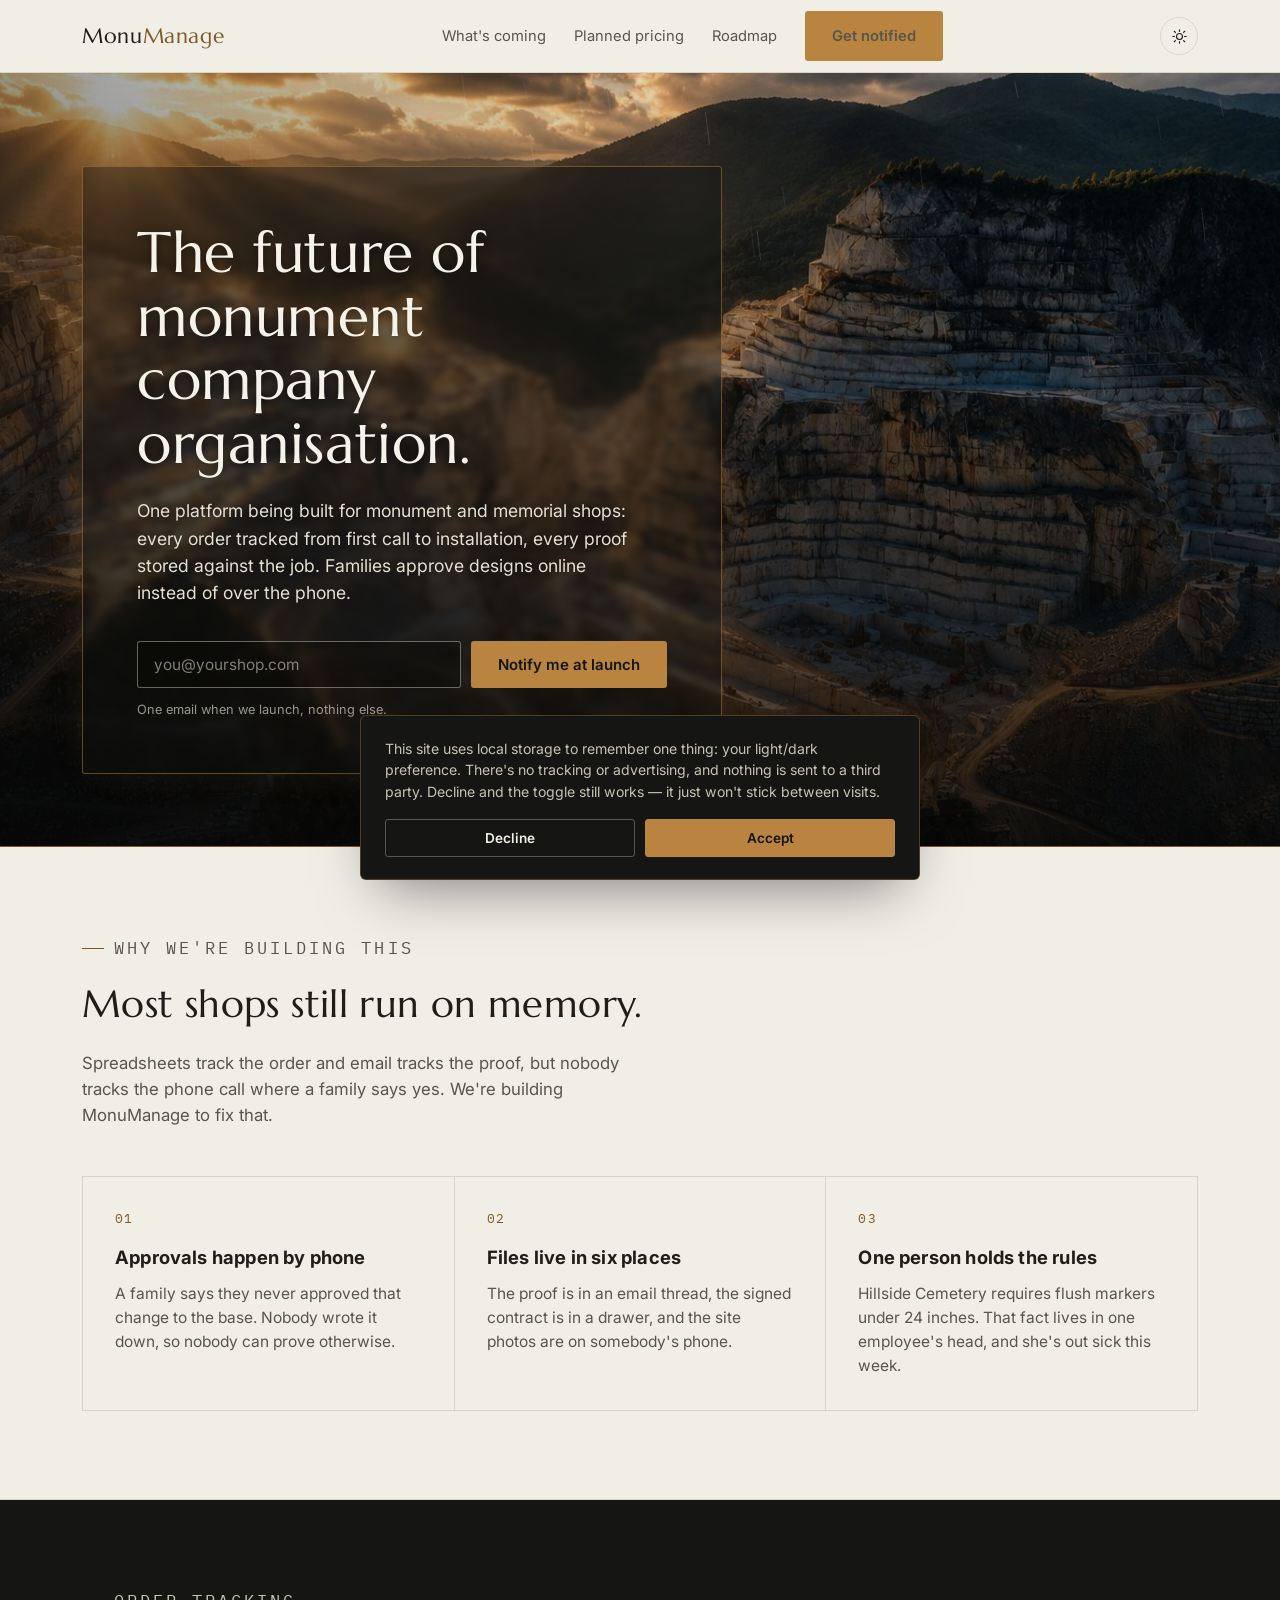
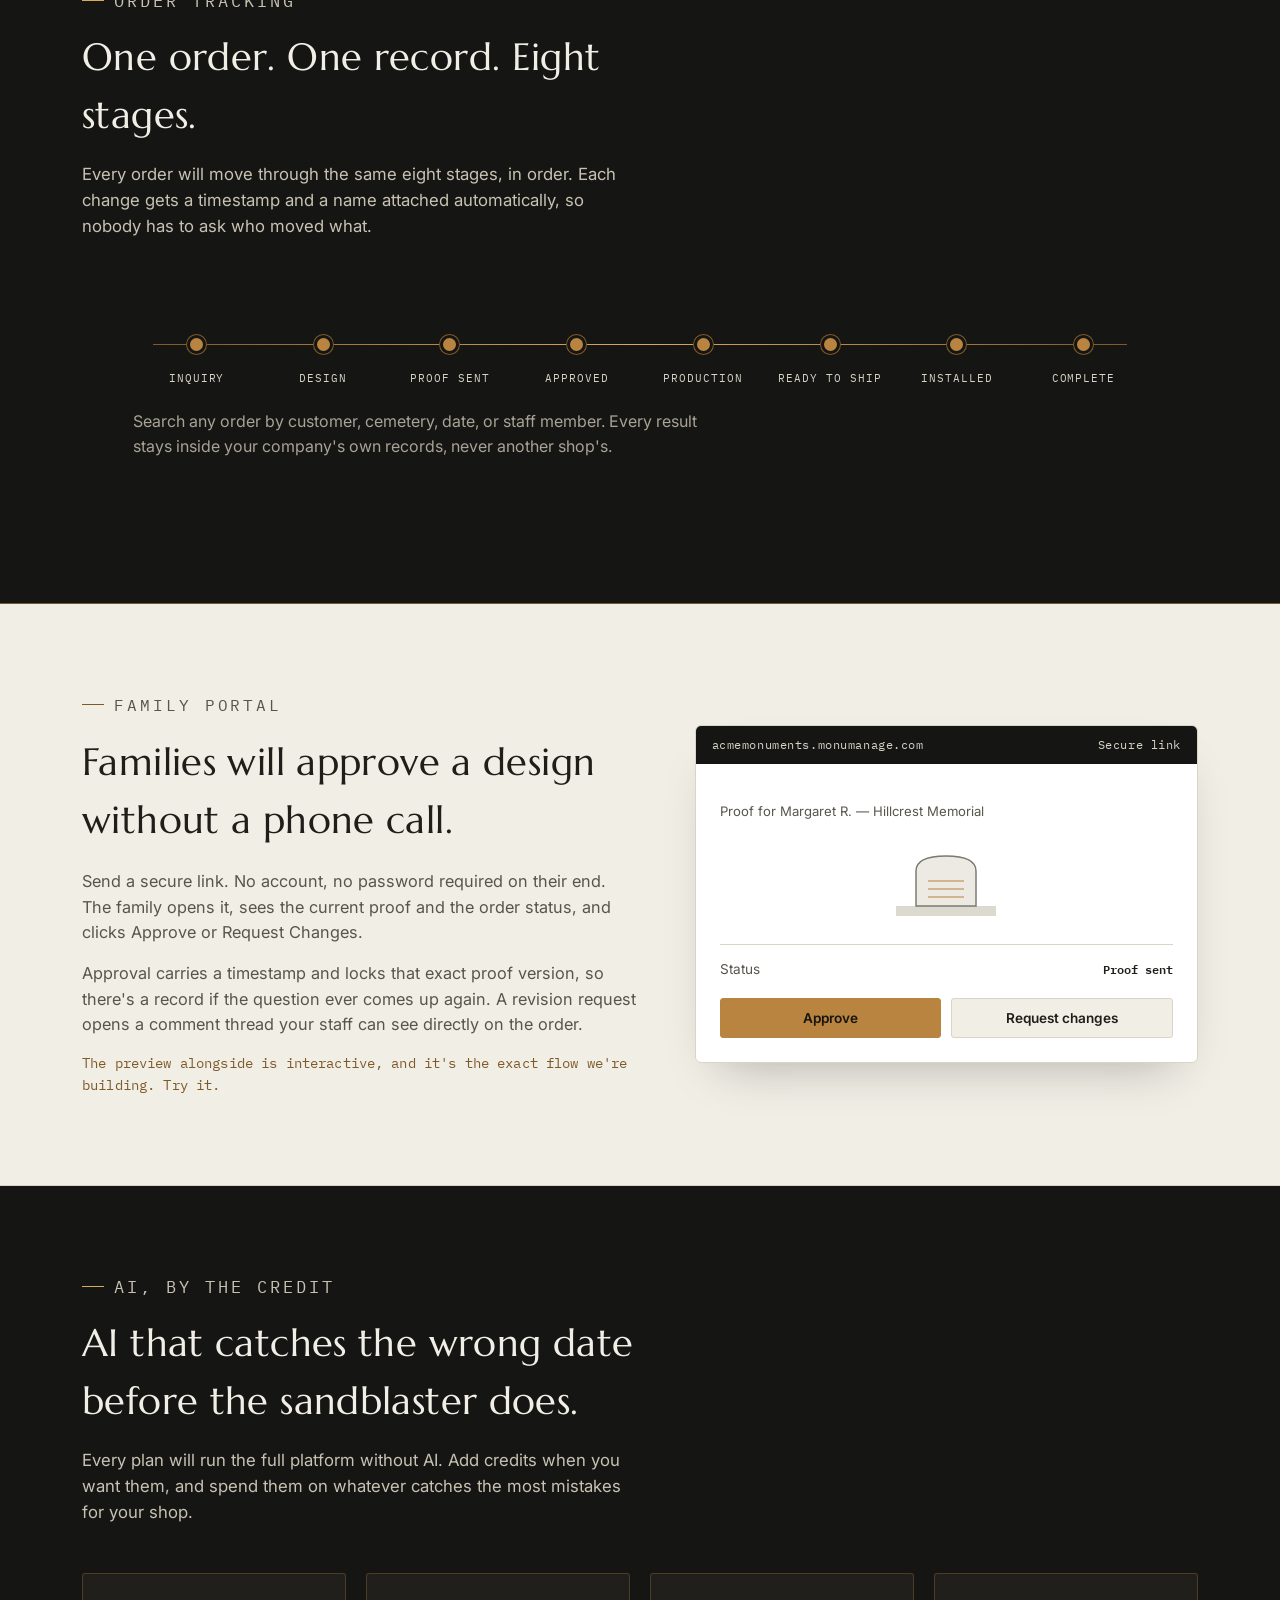
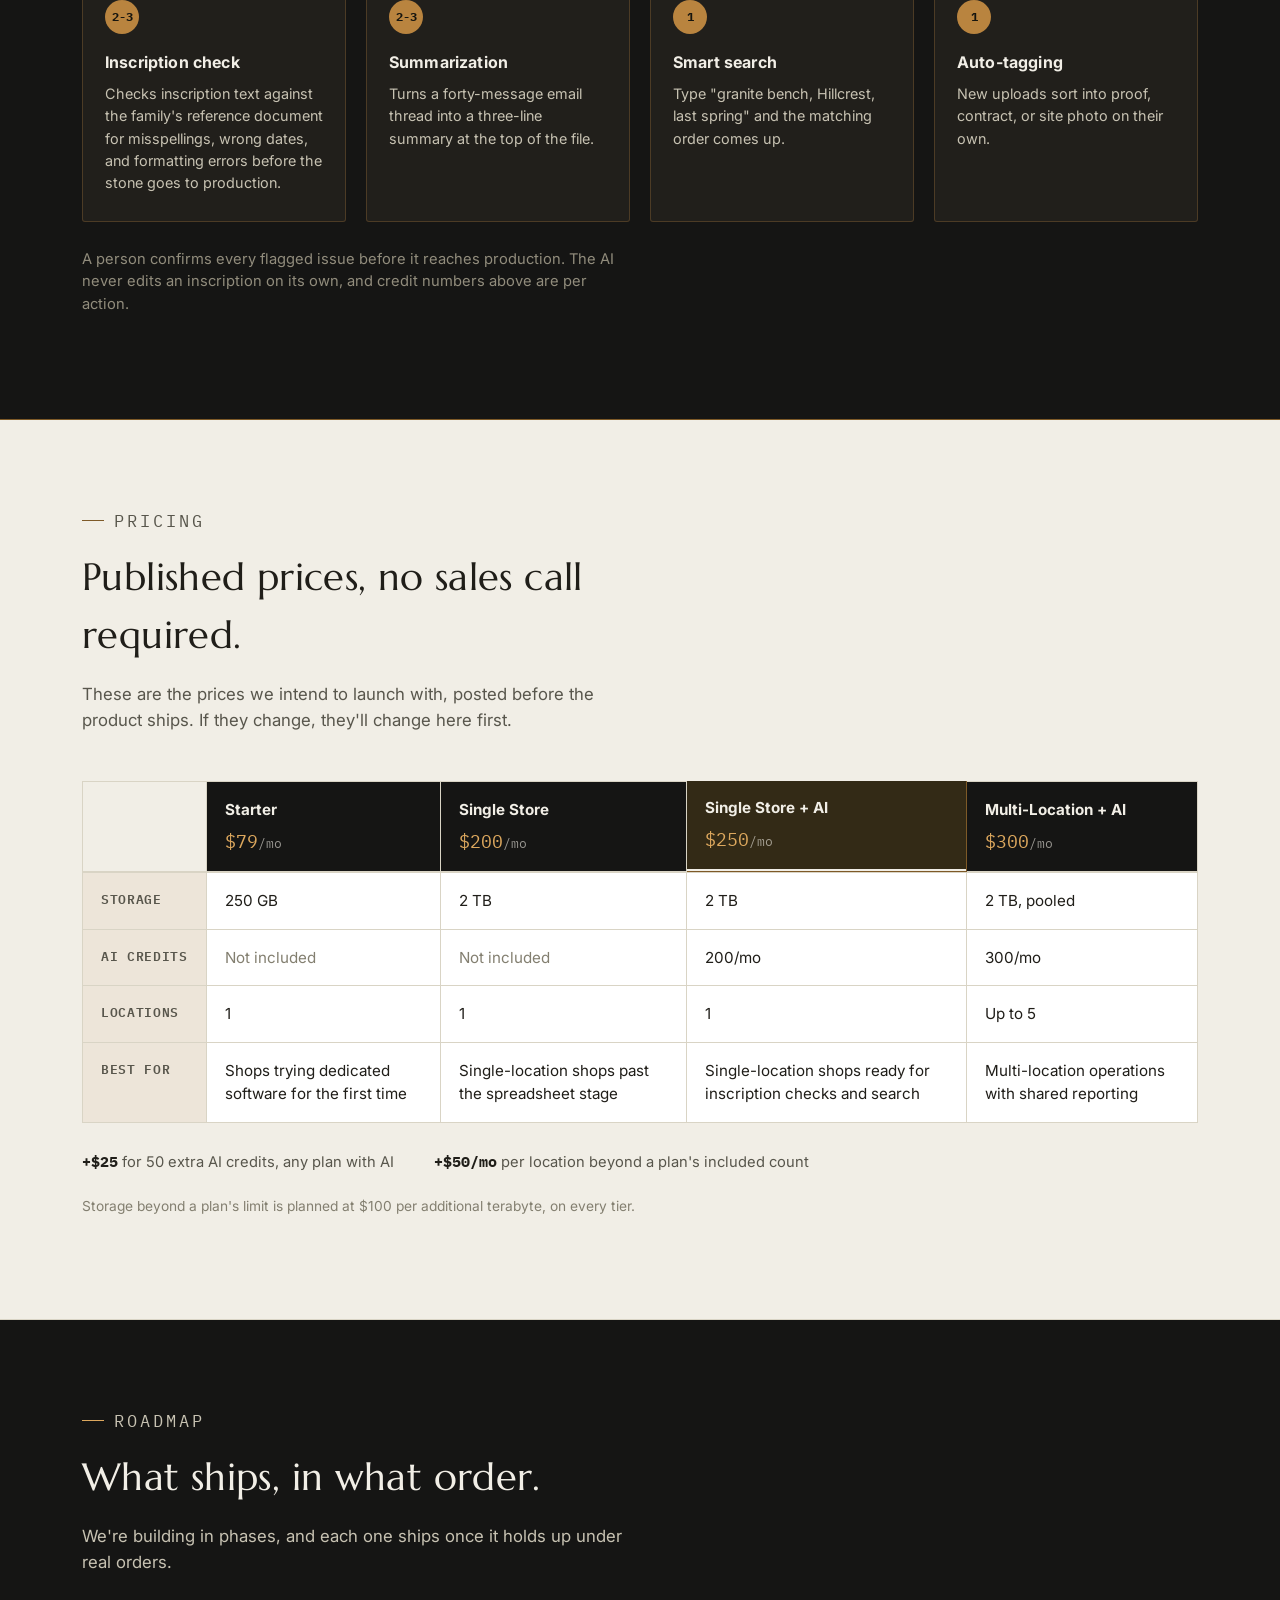
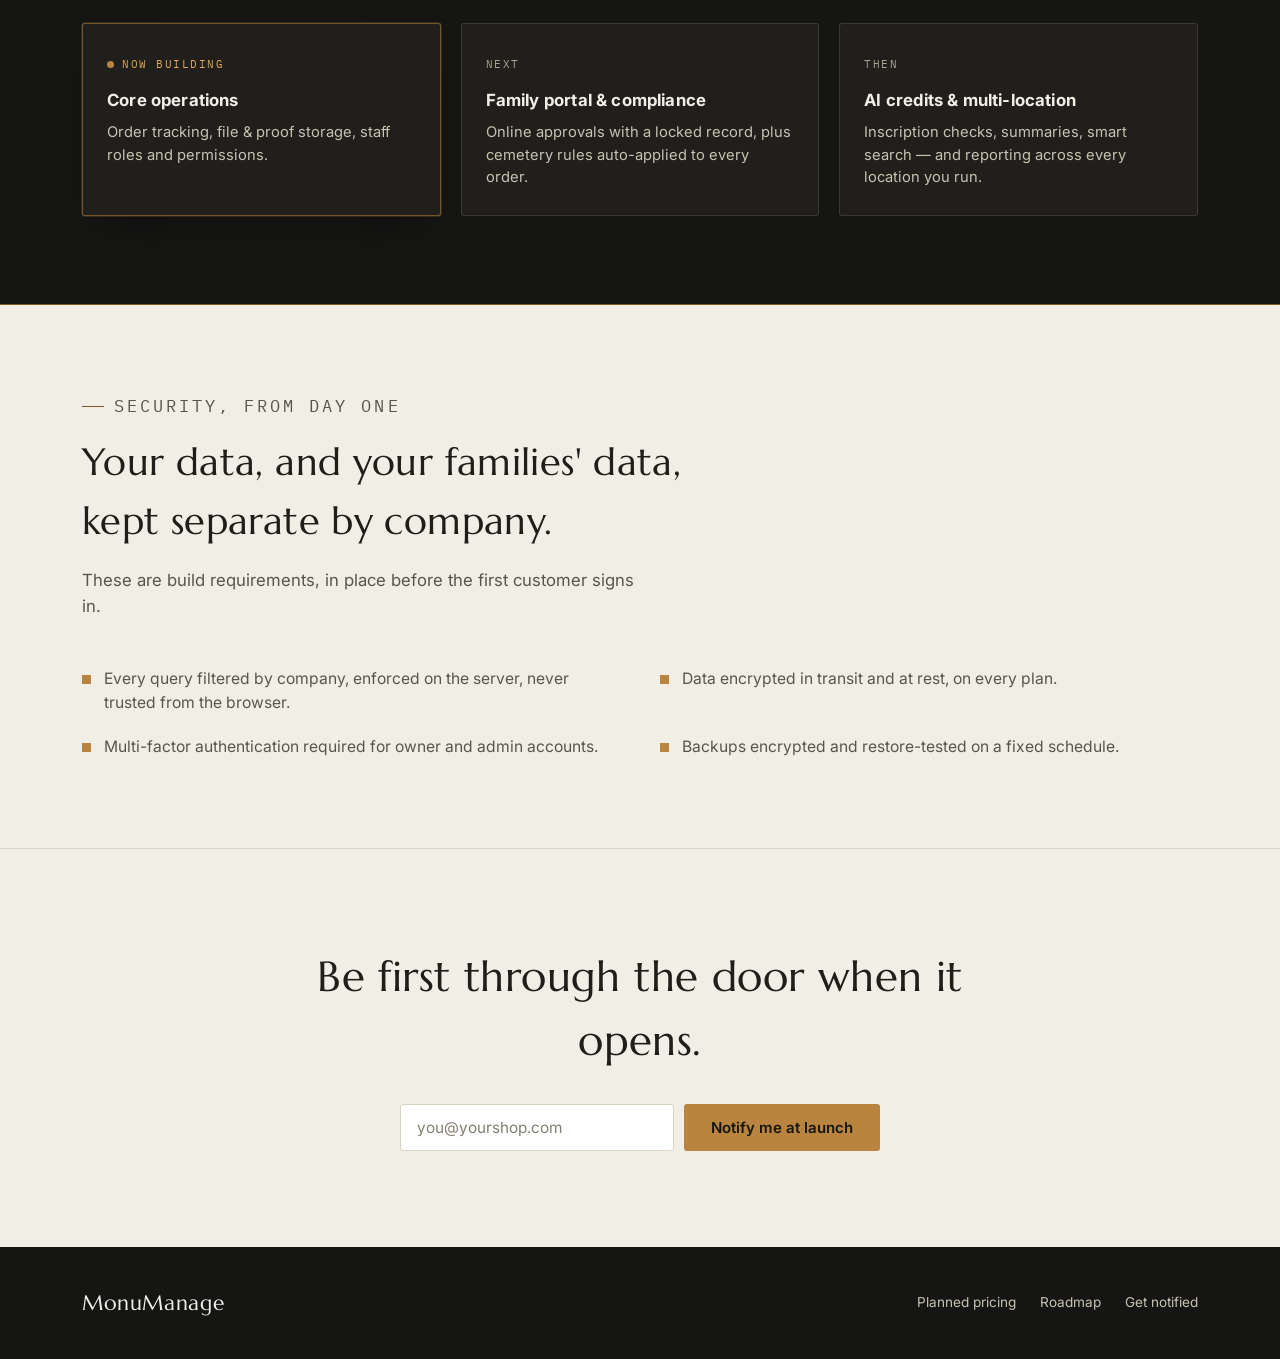
==== commit b7de27c7: "Add files via upload" ====
--- a/index.html
+++ b/index.html
@@ -254,43 +254,44 @@
 
     <div class="pricing-scroll reveal">
       <table class="pricing-table">
+        <caption class="sr-only">MonuManage planned pricing by plan, comparing storage, AI credits, and locations included</caption>
         <thead>
           <tr>
             <th style="background:transparent;"></th>
-            <th>Starter<span class="price">$79/mo</span></th>
-            <th>Single Store<span class="price">$200/mo</span></th>
-            <th class="featured">Single Store + AI<span class="price">$250/mo</span></th>
-            <th>Multi-Location + AI<span class="price">$300/mo</span></th>
+            <th><span class="plan-name">Starter</span><span class="price">$79<span class="per">/mo</span></span></th>
+            <th><span class="plan-name">Single Store</span><span class="price">$200<span class="per">/mo</span></span></th>
+            <th class="featured"><span class="plan-name">Single Store + AI</span><span class="price">$250<span class="per">/mo</span></span></th>
+            <th><span class="plan-name">Multi-Location + AI</span><span class="price">$300<span class="per">/mo</span></span></th>
           </tr>
         </thead>
         <tbody>
           <tr>
             <th scope="row">Storage</th>
-            <td>250 GB</td>
-            <td>2 TB</td>
-            <td>2 TB</td>
-            <td>2 TB, pooled</td>
+            <td data-label="Storage">250 GB</td>
+            <td data-label="Storage">2 TB</td>
+            <td data-label="Storage">2 TB</td>
+            <td data-label="Storage">2 TB, pooled</td>
           </tr>
           <tr>
             <th scope="row">AI credits</th>
-            <td>—</td>
-            <td>—</td>
-            <td>200/mo</td>
-            <td>300/mo</td>
+            <td data-label="AI credits"><span class="none-mark">Not included</span></td>
+            <td data-label="AI credits"><span class="none-mark">Not included</span></td>
+            <td data-label="AI credits">200/mo</td>
+            <td data-label="AI credits">300/mo</td>
           </tr>
           <tr>
             <th scope="row">Locations</th>
-            <td>1</td>
-            <td>1</td>
-            <td>1</td>
-            <td>Up to 5</td>
+            <td data-label="Locations">1</td>
+            <td data-label="Locations">1</td>
+            <td data-label="Locations">1</td>
+            <td data-label="Locations">Up to 5</td>
           </tr>
           <tr>
             <th scope="row">Best for</th>
-            <td>Shops trying dedicated software for the first time</td>
-            <td>Single-location shops past the spreadsheet stage</td>
-            <td>Single-location shops ready for inscription checks and search</td>
-            <td>Multi-location operations with shared reporting</td>
+            <td data-label="Best for">Shops trying dedicated software for the first time</td>
+            <td data-label="Best for">Single-location shops past the spreadsheet stage</td>
+            <td data-label="Best for">Single-location shops ready for inscription checks and search</td>
+            <td data-label="Best for">Multi-location operations with shared reporting</td>
           </tr>
         </tbody>
       </table>
--- a/styles.css
+++ b/styles.css
@@ -1717,15 +1717,6 @@
   .portal-mock .actions button { padding: 13px; min-height: 46px; }
   .nav-links a:not(.nav-cta) { min-height: 48px; display: flex; align-items: center; }
 
-  /* pricing: keep the sideways scroll but hint at it */
-  .pricing-scroll {
-    -webkit-overflow-scrolling: touch;
-    position: relative;
-    mask-image: linear-gradient(90deg, #000 92%, transparent 100%);
-    -webkit-mask-image: linear-gradient(90deg, #000 92%, transparent 100%);
-  }
-  .pricing-table { min-width: 680px; }
-
   .cta-final { padding: 64px 0; }
 }
 
@@ -1742,3 +1733,164 @@
   .ai-card:hover,
   .roadmap-item:hover { transform: none; }
 }
+
+/* ============================================================
+   Pricing — mobile card layout
+   Below 820px the comparison table stops being a table and
+   becomes one card per plan. Each cell carries its own row
+   label via data-label, so nothing depends on a header row
+   that has scrolled out of view.
+   ============================================================ */
+
+.sr-only {
+  position: absolute;
+  width: 1px;
+  height: 1px;
+  padding: 0;
+  margin: -1px;
+  overflow: hidden;
+  clip: rect(0, 0, 0, 0);
+  white-space: nowrap;
+  border: 0;
+}
+
+/* desktop refinements to the header cells */
+.pricing-table thead th .plan-name { display: block; }
+.pricing-table thead th .price .per {
+  font-size: 0.72em;
+  color: rgba(241,238,230,0.6);
+}
+.none-mark { color: var(--slate-soft); }
+
+@media (max-width: 820px) {
+  /* hide the table, show the generated cards */
+  .pricing-scroll.is-mobile { overflow: visible; }
+  .pricing-scroll.is-mobile .pricing-table { display: none; }
+  .plan-cards { display: none; }
+  .pricing-scroll.is-mobile .plan-cards {
+    display: grid;
+    gap: 16px;
+  }
+
+  /* each plan card */
+  .plan-card {
+    background: var(--panel);
+    border: 1px solid var(--line);
+    border-radius: 6px;
+    padding: 0;
+    overflow: hidden;
+    transition: border-color 0.25s ease, box-shadow 0.25s ease;
+  }
+
+  .plan-card.is-featured {
+    border-color: var(--gold);
+    box-shadow: 0 0 0 1px rgba(var(--gold-rgb), 0.35), 0 18px 40px -22px rgba(0,0,0,0.4);
+  }
+
+  .plan-card-head {
+    background: var(--graphite);
+    color: #F1EEE6;
+    padding: 20px 22px;
+  }
+
+  .plan-card.is-featured .plan-card-head { background: #332A16; }
+
+  .plan-card-head .plan-name {
+    display: block;
+    font-family: var(--sans);
+    font-weight: 700;
+    font-size: 1.02rem;
+    margin-bottom: 6px;
+  }
+
+  .plan-card-head .price {
+    display: block;
+    font-family: var(--mono);
+    color: var(--gold-light);
+    font-size: 1.5rem;
+    line-height: 1.1;
+  }
+
+  .plan-card-head .price .per {
+    font-size: 0.62em;
+    color: rgba(241,238,230,0.6);
+  }
+
+  .plan-card-badge {
+    display: inline-block;
+    font-family: var(--mono);
+    font-size: 0.6rem;
+    letter-spacing: 0.14em;
+    text-transform: uppercase;
+    color: var(--gold-light);
+    border: 1px solid rgba(var(--gold-rgb), 0.5);
+    border-radius: 100px;
+    padding: 3px 10px;
+    margin-bottom: 10px;
+  }
+
+  .plan-card-body { padding: 6px 22px 18px; }
+
+  .plan-row {
+    display: flex;
+    justify-content: space-between;
+    align-items: baseline;
+    gap: 18px;
+    padding: 13px 0;
+    border-bottom: 1px solid var(--line);
+  }
+
+  .plan-row:last-child {
+    border-bottom: none;
+    padding-bottom: 4px;
+  }
+
+  .plan-row .plan-label {
+    font-family: var(--mono);
+    font-size: 0.7rem;
+    letter-spacing: 0.08em;
+    text-transform: uppercase;
+    color: var(--slate-soft);
+    flex: 0 0 auto;
+  }
+
+  .plan-row .plan-value {
+    color: var(--ink);
+    font-size: 0.95rem;
+    text-align: right;
+  }
+
+  /* "Best for" reads as a sentence, so it stacks instead of
+     sitting on one line with its label */
+  .plan-row.is-prose {
+    display: block;
+  }
+
+  .plan-row.is-prose .plan-label { margin-bottom: 5px; display: block; }
+  .plan-row.is-prose .plan-value { text-align: left; display: block; }
+}
+
+@media (max-width: 820px) and (prefers-reduced-motion: no-preference) {
+  .plan-card {
+    opacity: 0;
+    transform: translateY(14px);
+    transition: opacity 0.5s ease, transform 0.5s ease, border-color 0.25s ease;
+  }
+  .pricing-scroll.is-visible .plan-card { opacity: 1; transform: translateY(0); }
+  .pricing-scroll.is-visible .plan-cards .plan-card:nth-child(1) { transition-delay: 0.05s; }
+  .pricing-scroll.is-visible .plan-cards .plan-card:nth-child(2) { transition-delay: 0.13s; }
+  .pricing-scroll.is-visible .plan-cards .plan-card:nth-child(3) { transition-delay: 0.21s; }
+  .pricing-scroll.is-visible .plan-cards .plan-card:nth-child(4) { transition-delay: 0.29s; }
+}
+
+/* addon strip reads better stacked on small screens */
+@media (max-width: 560px) {
+  .addon-strip {
+    flex-direction: column;
+    gap: 12px;
+    padding: 18px 20px;
+    background: rgba(var(--gold-rgb), 0.06);
+    border: 1px solid rgba(var(--gold-rgb), 0.2);
+    border-radius: 6px;
+  }
+}
